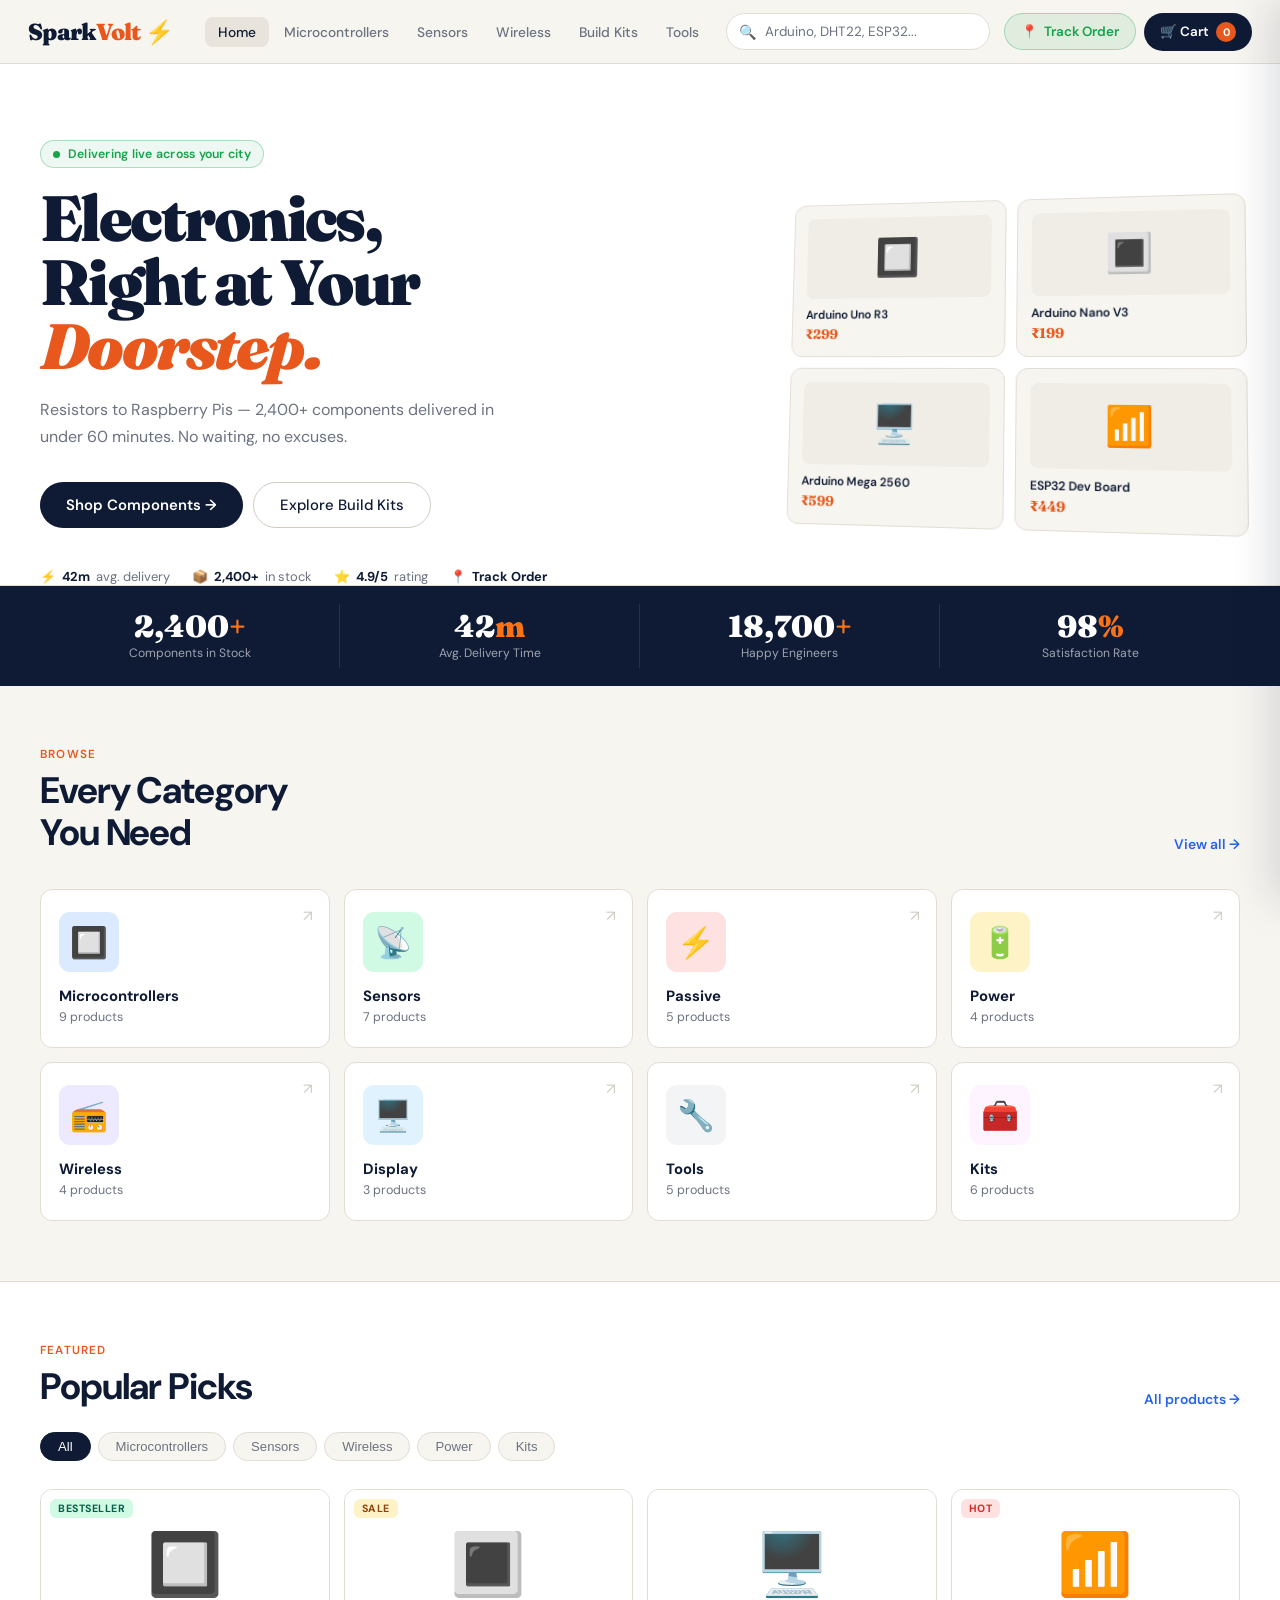
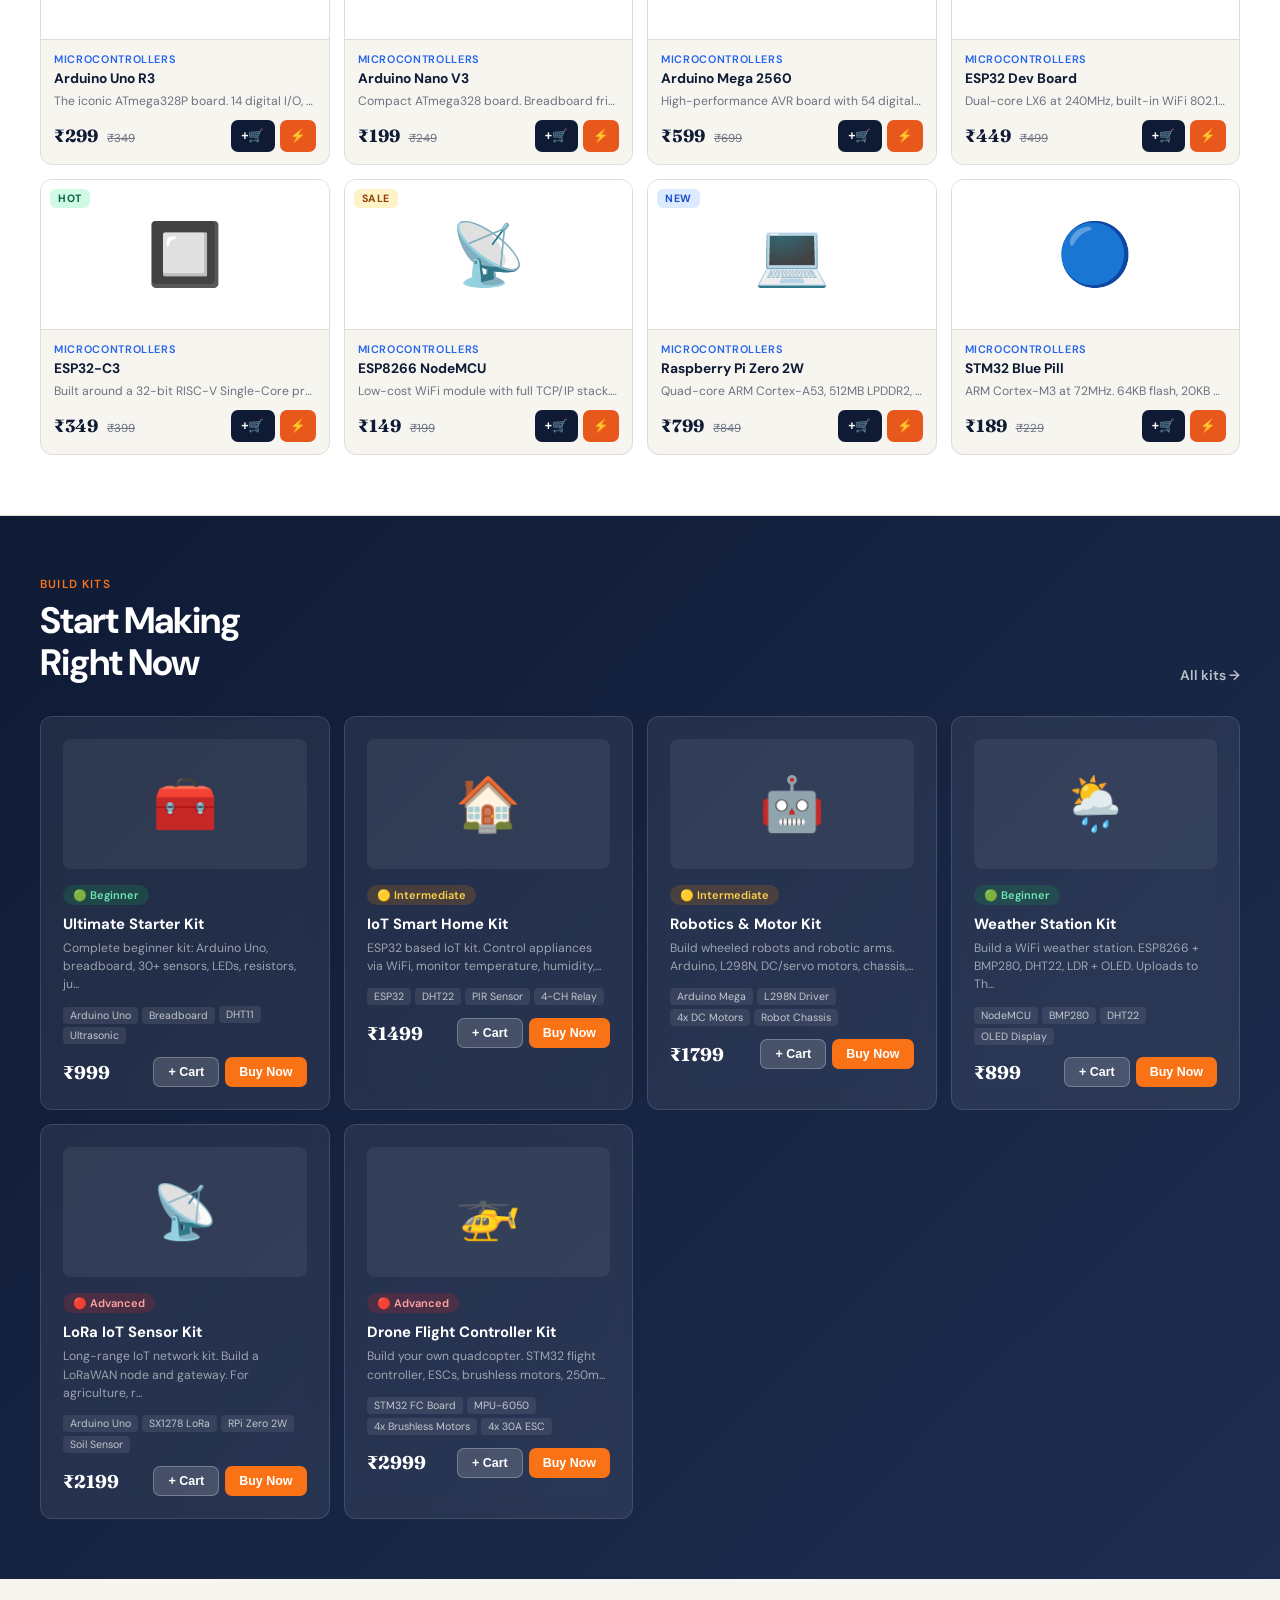
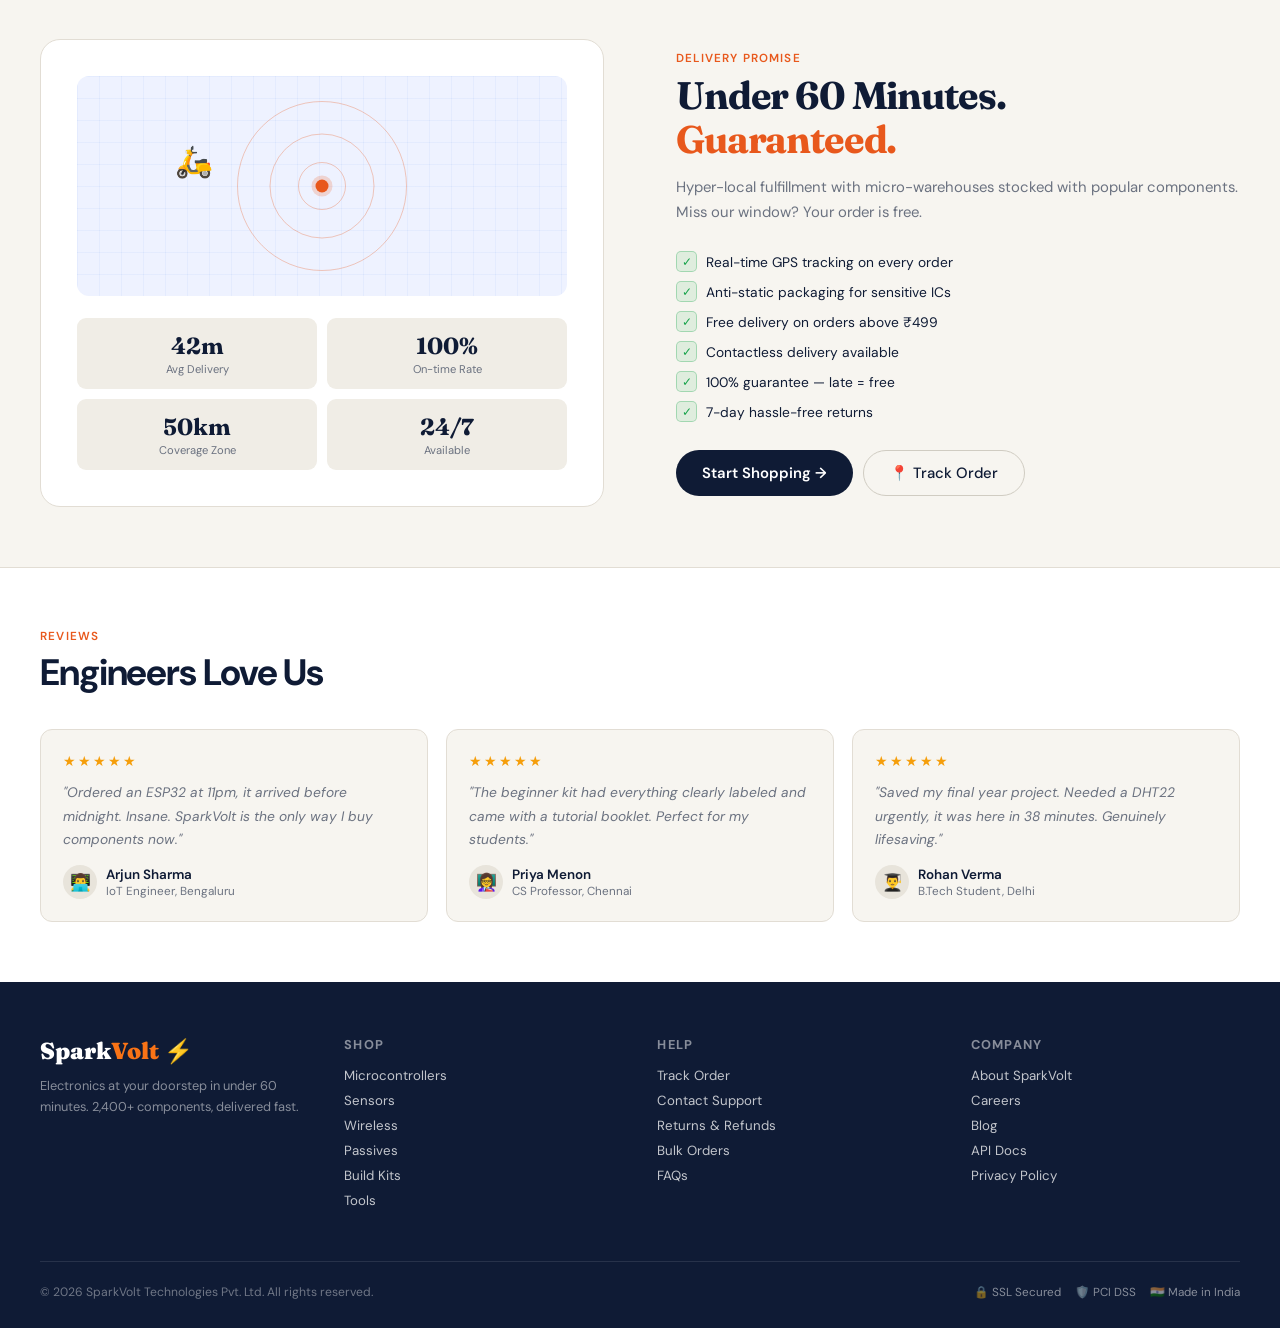
==== index.html @ 3dcef4a4 "Add new project" ====
<!DOCTYPE html>
<html lang="en">
<head>
<meta charset="UTF-8">
<meta name="viewport" content="width=device-width, initial-scale=1.0">
<title>SparkVolt — Electronics Delivered Fast</title>
<link href="https://fonts.googleapis.com/css2?family=DM+Sans:ital,opsz,wght@0,9..40,300;0,9..40,400;0,9..40,500;0,9..40,600;0,9..40,700;1,9..40,400&family=Fraunces:ital,opsz,wght@0,9..144,700;0,9..144,900;1,9..144,400&display=swap" rel="stylesheet">
<link rel="stylesheet" href="index.css">
</head>
<body>

<!-- ══ NAV ══ -->
<nav id="mainNav">
  <a class="nav-logo" onclick="showPage('home')">Spark<em>Volt</em> ⚡</a>
  <div class="nav-links">
    <a class="nav-link active" onclick="showPage('home')" id="nl-home">Home</a>
    <a class="nav-link" onclick="showCatPage('Microcontrollers')" id="nl-mc">Microcontrollers</a>
    <a class="nav-link" onclick="showCatPage('Sensors')" id="nl-sensors">Sensors</a>
    <a class="nav-link" onclick="showCatPage('Wireless')" id="nl-wireless">Wireless</a>
    <a class="nav-link" onclick="showCatPage('Kits')" id="nl-kits">Build Kits</a>
    <a class="nav-link" onclick="showCatPage('Tools')" id="nl-tools">Tools</a>
  </div>
  <div class="nav-search-wrap">
    <span class="nav-search-icon">🔍</span>
    <input type="text" placeholder="Arduino, DHT22, ESP32..." id="searchInput" oninput="handleSearch()" onkeydown="if(event.key==='Enter')handleSearch()">
  </div>
  <div class="nav-actions">
    <button class="btn-track-nav" onclick="openTracking()"><span>📍</span> Track Order</button>
    <button class="btn-cart" onclick="openCart()">🛒 Cart <span class="cart-badge" id="cartBadge">0</span></button>
  </div>
</nav>

<!-- ══ HOME PAGE ══ -->
<div class="page active" id="page-home">
  <section class="hero">
    <div class="hero-inner">
      <div class="hero-left">
        <div class="hero-badge"><div class="live-dot"></div> Delivering live across your city</div>
        <h1>Electronics,<br>Right at Your<br><em>Doorstep.</em></h1>
        <p class="hero-sub">Resistors to Raspberry Pis — 2,400+ components delivered in under 60 minutes. No waiting, no excuses.</p>
        <div class="hero-ctas">
          <button class="btn-primary" onclick="showCatPage('all')">Shop Components →</button>
          <button class="btn-secondary" onclick="showCatPage('Kits')">Explore Build Kits</button>
        </div>
        <div class="hero-trust">
          <div class="trust-item">⚡ <strong>42m</strong> avg. delivery</div>
          <div class="trust-item">📦 <strong>2,400+</strong> in stock</div>
          <div class="trust-item">⭐ <strong>4.9/5</strong> rating</div>
          <div class="trust-item" style="cursor:pointer;color:var(--green)" onclick="openTracking()">📍 <strong>Track Order</strong></div>
        </div>
      </div>
      <div class="hero-visual"><div class="hero-product-stack" id="heroStack"></div></div>
    </div>
  </section>

  <div class="stats-strip">
    <div class="stats-inner">
      <div class="stat-item"><div class="stat-num" id="s1">0<span class="acc">+</span></div><div class="stat-lbl">Components in Stock</div></div>
      <div class="stat-item"><div class="stat-num" id="s2">0<span class="acc">m</span></div><div class="stat-lbl">Avg. Delivery Time</div></div>
      <div class="stat-item"><div class="stat-num" id="s3">0<span class="acc">+</span></div><div class="stat-lbl">Happy Engineers</div></div>
      <div class="stat-item"><div class="stat-num" id="s4">0<span class="acc">%</span></div><div class="stat-lbl">Satisfaction Rate</div></div>
    </div>
  </div>

  <section class="section" style="background:var(--bg)">
    <div class="section-header">
      <div><div class="section-eyebrow">Browse</div><div class="section-title">Every Category<br>You Need</div></div>
      <a class="btn-link" onclick="showCatPage('all')">View all →</a>
    </div>
    <div class="cat-grid" id="homeCategories"></div>
  </section>

  <section class="section products-section">
    <div style="max-width:1200px;margin:0 auto">
      <div class="section-header" style="margin-bottom:24px">
        <div><div class="section-eyebrow">Featured</div><div class="section-title">Popular Picks</div></div>
        <a class="btn-link" onclick="showCatPage('all')">All products →</a>
      </div>
      <div class="filters" id="homeFilters"></div>
      <div class="prod-grid" id="homeProductsGrid"></div>
    </div>
  </section>

  <section class="section kits-section">
    <div class="section-header">
      <div><div class="section-eyebrow">Build Kits</div><div class="section-title" style="color:#fff">Start Making<br>Right Now</div></div>
      <a class="btn-link" onclick="showCatPage('Kits')">All kits →</a>
    </div>
    <div class="cat-grid" id="kitsGrid"></div>
  </section>

  <section class="section delivery-section">
    <div class="delivery-inner">
      <div class="delivery-visual">
        <div class="delivery-map">
          <div class="map-bg"></div>
          <div class="map-ring"></div><div class="map-ring"></div><div class="map-ring"></div>
          <div class="map-dot"></div>
          <div class="map-scooter">🛵</div>
        </div>
        <div class="delivery-stats">
          <div class="del-stat"><div class="del-stat-num">42m</div><div class="del-stat-lbl">Avg Delivery</div></div>
          <div class="del-stat"><div class="del-stat-num">100%</div><div class="del-stat-lbl">On-time Rate</div></div>
          <div class="del-stat"><div class="del-stat-num">50km</div><div class="del-stat-lbl">Coverage Zone</div></div>
          <div class="del-stat"><div class="del-stat-num">24/7</div><div class="del-stat-lbl">Available</div></div>
        </div>
      </div>
      <div class="delivery-info">
        <div class="section-eyebrow">Delivery Promise</div>
        <h2>Under 60 Minutes.<br><em>Guaranteed.</em></h2>
        <p>Hyper-local fulfillment with micro-warehouses stocked with popular components. Miss our window? Your order is free.</p>
        <ul class="delivery-features">
          <li><div class="check">✓</div> Real-time GPS tracking on every order</li>
          <li><div class="check">✓</div> Anti-static packaging for sensitive ICs</li>
          <li><div class="check">✓</div> Free delivery on orders above ₹499</li>
          <li><div class="check">✓</div> Contactless delivery available</li>
          <li><div class="check">✓</div> 100% guarantee — late = free</li>
          <li><div class="check">✓</div> 7-day hassle-free returns</li>
        </ul>
        <div style="display:flex;gap:10px;flex-wrap:wrap">
          <button class="btn-primary" onclick="showCatPage('all')">Start Shopping →</button>
          <button class="btn-secondary" onclick="openTracking()">📍 Track Order</button>
        </div>
      </div>
    </div>
  </section>

  <section class="section testimonials-section">
    <div class="section-header"><div><div class="section-eyebrow">Reviews</div><div class="section-title">Engineers Love Us</div></div></div>
    <div class="reviews-grid">
      <div class="review-card"><div class="review-stars">★★★★★</div><p class="review-text">"Ordered an ESP32 at 11pm, it arrived before midnight. Insane. SparkVolt is the only way I buy components now."</p><div class="review-author"><div class="review-avatar">👨‍💻</div><div><div class="review-name">Arjun Sharma</div><div class="review-role">IoT Engineer, Bengaluru</div></div></div></div>
      <div class="review-card"><div class="review-stars">★★★★★</div><p class="review-text">"The beginner kit had everything clearly labeled and came with a tutorial booklet. Perfect for my students."</p><div class="review-author"><div class="review-avatar">👩‍🏫</div><div><div class="review-name">Priya Menon</div><div class="review-role">CS Professor, Chennai</div></div></div></div>
      <div class="review-card"><div class="review-stars">★★★★★</div><p class="review-text">"Saved my final year project. Needed a DHT22 urgently, it was here in 38 minutes. Genuinely lifesaving."</p><div class="review-author"><div class="review-avatar">👨‍🎓</div><div><div class="review-name">Rohan Verma</div><div class="review-role">B.Tech Student, Delhi</div></div></div></div>
    </div>
  </section>
</div>

<!-- ══ CATEGORY PAGE ══ -->
<div class="page" id="page-category">
  <div class="page-header">
    <div class="page-header-inner">
      <div class="breadcrumb"><a onclick="showPage('home')">Home</a><span class="sep">›</span><span id="catBreadcrumb">All Products</span></div>
      <h1 id="catPageTitle">All Products</h1>
      <p id="catPageSub">Browse our full catalog of electronic components</p>
    </div>
  </div>
  <div class="cat-page-layout">
    <aside class="sidebar">
      <div class="sidebar-card"><div class="sidebar-title">Category</div><div id="sidebarCats"></div></div>
      <div class="sidebar-card">
        <div class="sidebar-title">Price Range</div>
        <div class="price-range-wrap">
          <label>Up to ₹<span id="priceVal">4000</span></label>
          <input type="range" min="10" max="4000" value="4000" id="priceRange" oninput="filterByPrice(this.value)">
          <div class="price-display"><span>₹10</span><span>₹4000</span></div>
        </div>
      </div>
    </aside>
    <div>
      <div class="sort-row">
        <p id="catResultCount"><strong>0</strong> products</p>
        <select class="sort-select" id="sortSelect" onchange="sortProducts()">
          <option value="default">Sort: Recommended</option>
          <option value="price-asc">Price: Low to High</option>
          <option value="price-desc">Price: High to Low</option>
          <option value="name">Name A–Z</option>
        </select>
      </div>
      <div class="cat-products-grid" id="catProductsGrid"></div>
    </div>
  </div>
</div>

<!-- ══ PRODUCT DETAIL PAGE ══ -->
<div class="page" id="page-detail">
  <div class="page-header">
    <div class="page-header-inner">
      <div class="breadcrumb">
        <a onclick="showPage('home')">Home</a><span class="sep">›</span>
        <a id="detailBreadCat" onclick="showCatPage(currentProduct?.cat)">Category</a><span class="sep">›</span>
        <span id="detailBreadName">Product</span>
      </div>
    </div>
  </div>
  <div class="detail-layout">
    <div>
      <div class="detail-visual">
        <div class="detail-visual-bg"></div>
        <div class="detail-emoji" id="detailEmoji"></div>
        <div class="detail-badge" id="detailBadgeLarge"></div>
      </div>
    </div>
    <div class="detail-info">
      <div class="detail-cat" id="detailCat"></div>
      <div class="detail-name" id="detailName"></div>
      <div class="detail-rating"><span class="stars-filled">★★★★★</span><span class="rating-count" id="detailRating">4.8 (124 reviews)</span></div>
      <div class="detail-desc" id="detailDesc"></div>
      <div class="detail-specs" id="detailSpecs"></div>
      <div class="detail-price-row">
        <div class="detail-price" id="detailPrice"></div>
        <div class="detail-price-orig" id="detailOrig"></div>
        <div class="detail-savings" id="detailSavings" style="display:none"></div>
      </div>
      <div class="detail-gst">Inclusive of all taxes · Free delivery above ₹499</div>
      <div class="detail-stock-row">
        <div class="in-stock"><div class="stock-badge-dot"></div> In Stock</div>
        <span class="ships-time">· Ships within 5 minutes</span>
      </div>
      <div class="detail-qty-row">
        <span style="font-size:.81rem;font-weight:600;color:var(--navy)">Quantity:</span>
        <div class="qty-ctrl">
          <button class="qty-btn" onclick="changeQty(-1)">−</button>
          <span class="qty-num" id="detailQty">1</span>
          <button class="qty-btn" onclick="changeQty(1)">+</button>
        </div>
      </div>
      <div class="detail-actions">
        <button class="btn-add-detail" id="detailAddBtn" onclick="addDetailToCart()">🛒 Add to Cart</button>
        <button class="btn-buy-now-detail" onclick="buyNowDetail()">⚡ Buy Now</button>
        <button class="btn-wishlist" id="wishBtn" onclick="toggleWish()">♡</button>
      </div>
      <div class="delivery-promise-chips">
        <div class="promise-chip">⚡ <strong>Under 60 min</strong></div>
        <div class="promise-chip">📦 Anti-static packed</div>
        <div class="promise-chip">↩️ 7-day returns</div>
        <div class="promise-chip">🔒 Secure checkout</div>
      </div>
    </div>
  </div>
  <div style="max-width:1200px;margin:0 auto;padding:0 28px 56px">
    <div style="border-top:1px solid var(--border);padding-top:36px">
      <h3 style="font-family:'Fraunces',serif;font-size:1.35rem;font-weight:700;color:var(--navy);margin-bottom:22px;letter-spacing:-.02em">Related Components</h3>
      <div class="prod-grid" id="relatedGrid"></div>
    </div>
  </div>
</div>

<!-- ══ CHECKOUT PAGE ══ -->
<div class="page" id="page-checkout">
  <div class="page-header">
    <div class="page-header-inner">
      <h1 style="font-size:1.9rem;margin-bottom:3px">Checkout</h1>
      <p style="color:var(--muted);font-size:.88rem">Complete your order securely</p>
    </div>
  </div>
  <div class="checkout-layout">
    <div>
      <div class="checkout-steps">
        <div class="checkout-step active" id="cstep1"><div class="step-circle">1</div> Address</div>
        <div class="checkout-step" id="cstep2"><div class="step-circle">2</div> Payment</div>
        <div class="checkout-step" id="cstep3"><div class="step-circle">3</div> Confirm</div>
      </div>
      <div id="checkoutStep1">
        <div class="form-card">
          <h3>📍 Delivery Address</h3>
          <div class="form-row">
            <div class="form-group"><label>First Name</label><input type="text" placeholder="Arjun" id="fn"></div>
            <div class="form-group"><label>Last Name</label><input type="text" placeholder="Sharma" id="ln"></div>
          </div>
          <div class="form-row full"><div class="form-group"><label>Email</label><input type="email" placeholder="arjun@example.com" id="em"></div></div>
          <div class="form-row">
            <div class="form-group"><label>Phone</label><input type="tel" placeholder="+91 98765 43210" id="ph"></div>
            <div class="form-group"><label>Pincode</label><input type="text" placeholder="282001" id="pin" onblur="fetchArea()"></div>
          </div>
          <div class="form-row full"><div class="form-group"><label>Address Line 1</label><input type="text" placeholder="Flat/House No., Building Name" id="a1"></div></div>
          <div class="form-row full"><div class="form-group"><label>Address Line 2</label><input type="text" placeholder="Street, Area, Locality" id="a2"></div></div>
          <div class="form-row">
            <div class="form-group"><label>City</label><input type="text" placeholder="Agra" id="city"></div>
            <div class="form-group"><label>State</label>
              <select id="state">
                <option value="">Select State</option>
                <option>Uttar Pradesh</option><option>Maharashtra</option><option>Karnataka</option>
                <option>Tamil Nadu</option><option>Delhi</option><option>Gujarat</option>
                <option>West Bengal</option><option>Telangana</option><option>Rajasthan</option>
              </select>
            </div>
          </div>
        </div>
        <button class="btn-primary" onclick="goToPayment()" style="width:100%;justify-content:center;padding:14px;border-radius:11px;font-size:.97rem">Continue to Payment →</button>
      </div>
      <div id="checkoutStep2" style="display:none">
        <div class="form-card">
          <h3>💳 Payment Method</h3>
          <div class="payment-methods">
            <div class="pay-method selected" onclick="selectPay(this,'card')" id="pm-card"><div class="pm-radio"></div><div class="pm-icon">💳</div><div class="pm-info"><div class="pm-name">Credit / Debit Card</div><div class="pm-sub">Visa, Mastercard, RuPay, Amex</div></div><div class="pm-logos"><span class="pm-logo">VISA</span><span class="pm-logo">MC</span><span class="pm-logo">Rupay</span></div></div>
            <div class="pay-method" onclick="selectPay(this,'upi')" id="pm-upi"><div class="pm-radio"></div><div class="pm-icon">📱</div><div class="pm-info"><div class="pm-name">UPI</div><div class="pm-sub">GPay, PhonePe, Paytm, BHIM</div></div><div class="pm-logos"><span class="pm-logo">GPay</span><span class="pm-logo">PhonePe</span></div></div>
            <div class="pay-method" onclick="selectPay(this,'netbank')" id="pm-netbank"><div class="pm-radio"></div><div class="pm-icon">🏦</div><div class="pm-info"><div class="pm-name">Net Banking</div><div class="pm-sub">All major Indian banks supported</div></div></div>
            <div class="pay-method" onclick="selectPay(this,'cod')" id="pm-cod"><div class="pm-radio"></div><div class="pm-icon">💵</div><div class="pm-info"><div class="pm-name">Cash on Delivery</div><div class="pm-sub">Pay when your order arrives</div></div></div>
          </div>
          <div class="card-inputs visible" id="cardInputs">
            <div class="form-row full"><div class="form-group" style="position:relative"><label>Card Number</label><input type="text" placeholder="1234  5678  9012  3456" id="cardNum" maxlength="19" oninput="formatCard(this)"><span style="position:absolute;right:12px;top:34px;font-size:1.1rem">💳</span></div></div>
            <div class="form-row">
              <div class="form-group"><label>Expiry Date</label><input type="text" placeholder="MM / YY" id="cardExp" maxlength="7" oninput="formatExp(this)"></div>
              <div class="form-group"><label>CVV</label><input type="password" placeholder="•••" id="cardCvv" maxlength="3"></div>
            </div>
            <div class="form-row full"><div class="form-group"><label>Name on Card</label><input type="text" placeholder="ARJUN SHARMA"></div></div>
          </div>
          <div class="card-inputs" id="upiInputs">
            <div class="form-row full"><div class="form-group"><label>UPI ID</label><input type="text" placeholder="yourname@okicici" id="upiId"></div></div>
            <div style="display:flex;gap:8px;flex-wrap:wrap;margin-top:8px">
              <button onclick="selectUpiApp('GPay')" style="padding:7px 13px;border:1.5px solid var(--border);border-radius:7px;background:var(--bg);cursor:pointer;font-size:.78rem;font-weight:600;color:var(--navy)">G Pay</button>
              <button onclick="selectUpiApp('PhonePe')" style="padding:7px 13px;border:1.5px solid var(--border);border-radius:7px;background:var(--bg);cursor:pointer;font-size:.78rem;font-weight:600;color:var(--navy)">PhonePe</button>
              <button onclick="selectUpiApp('Paytm')" style="padding:7px 13px;border:1.5px solid var(--border);border-radius:7px;background:var(--bg);cursor:pointer;font-size:.78rem;font-weight:600;color:var(--navy)">Paytm</button>
            </div>
          </div>
          <div class="card-inputs" id="netbankInputs">
            <div class="form-row full"><div class="form-group"><label>Select Bank</label><select><option value="">Choose your bank</option><option>State Bank of India</option><option>HDFC Bank</option><option>ICICI Bank</option><option>Axis Bank</option><option>Kotak Mahindra Bank</option><option>Punjab National Bank</option><option>Bank of Baroda</option></select></div></div>
          </div>
        </div>
        <div style="display:flex;gap:10px">
          <button class="btn-secondary" onclick="goToAddress()" style="padding:14px 22px;border-radius:11px">← Back</button>
          <button class="btn-primary" onclick="placeOrder()" style="flex:1;justify-content:center;padding:14px;border-radius:11px;font-size:.97rem" id="placeOrderBtn">🔒 Place Order & Pay</button>
        </div>
      </div>
    </div>
    <div>
      <div class="order-summary">
        <h3>Order Summary</h3>
        <div id="checkoutItems"></div>
        <hr class="order-divider">
        <div class="order-line"><span>Subtotal</span><span id="coSubtotal">₹0</span></div>
        <div class="order-line"><span>Delivery</span><span id="coDelivery" style="color:var(--green)">FREE</span></div>
        <div class="order-line"><span>GST (18%)</span><span id="coGst">₹0</span></div>
        <div class="order-line total"><span>Total</span><span id="coTotal" style="font-family:'Fraunces',serif;font-size:1.25rem">₹0</span></div>
        <div class="promo-row"><input type="text" placeholder="Promo code (SPARK10, FIRST)" id="promoInput"><button class="btn-promo" onclick="applyPromo()">Apply</button></div>
        <div id="promoMsg" style="font-size:.73rem;color:var(--green);margin-top:5px;display:none"></div>
        <div class="secure-badges"><div class="secure-badge">🔒 SSL</div><div class="secure-badge">🛡️ PCI DSS</div><div class="secure-badge">✅ 100% Safe</div></div>
      </div>
    </div>
  </div>
</div>

<!-- ══ LIVE TRACKING PAGE ══ -->
<div class="page" id="page-tracking">
  <div class="page-header">
    <div class="page-header-inner">
      <div class="breadcrumb"><a onclick="showPage('home')">Home</a><span class="sep">›</span><span>Live Order Tracking</span></div>
      <h1>Track Your Order</h1>
      <p>Real-time delivery tracking · Order #SV-<span id="trackOrderNum">2026-8472</span></p>
    </div>
  </div>
  <div class="tracking-layout">
    <!-- Left panel -->
    <div class="track-panel">
      <!-- ETA strip -->
      <div class="eta-strip">
        <div class="eta-main">
          <div class="eta-label">Estimated Arrival</div>
          <div class="eta-time" id="etaCountdown">38:00</div>
          <div class="eta-sub">Minutes remaining</div>
        </div>
        <div class="eta-rider">
          <div class="eta-rider-icon">🛵</div>
          <div class="eta-rider-name" id="riderName">Raj Kumar</div>
          <div class="eta-rider-phone">+91 98765 XXXXX</div>
        </div>
      </div>

      <!-- Order items -->
      <div class="track-card">
        <div class="track-card-header">
          <h3>Your Order</h3>
          <span class="track-order-id">#SV-<span id="trackOrderNum2">2026-8472</span></span>
        </div>
        <div class="track-order-items" id="trackOrderItems">
          <div style="text-align:center;padding:20px;color:var(--muted);font-size:.84rem">No recent order. <a style="color:var(--accent2);cursor:pointer" onclick="showCatPage('all')">Shop now →</a></div>
        </div>
      </div>

      <!-- Timeline -->
      <div class="track-card">
        <div class="track-card-header"><h3>Delivery Timeline</h3></div>
        <div class="track-timeline">
          <div class="timeline-step">
            <div class="tl-dot tl-done">✓</div>
            <div class="tl-info"><div class="tl-title">Order Placed</div><div class="tl-sub">Your order was received</div><div class="tl-time" id="tl-t1">Just now</div></div>
          </div>
          <div class="timeline-step">
            <div class="tl-dot tl-done">✓</div>
            <div class="tl-info"><div class="tl-title">Order Confirmed</div><div class="tl-sub">Payment processed & confirmed</div><div class="tl-time" id="tl-t2">2 min ago</div></div>
          </div>
          <div class="timeline-step">
            <div class="tl-dot tl-done">✓</div>
            <div class="tl-info"><div class="tl-title">Picking & Packing</div><div class="tl-sub">Warehouse team is preparing your components</div><div class="tl-time" id="tl-t3">5 min ago</div></div>
          </div>
          <div class="timeline-step">
            <div class="tl-dot tl-active" id="tl-dot4">→</div>
            <div class="tl-info"><div class="tl-title">Out for Delivery</div><div class="tl-sub">Rider is on the way to your location</div><div class="tl-time" id="tl-t4">In progress</div></div>
          </div>
          <div class="timeline-step">
            <div class="tl-dot tl-pending" id="tl-dot5">○</div>
            <div class="tl-info"><div class="tl-title">Delivered</div><div class="tl-sub">Components at your door</div><div class="tl-time" id="tl-t5">~<span id="etaMin">38</span> min</div></div>
          </div>
        </div>
      </div>
    </div>

    <!-- Map -->
    <div class="track-map-wrap">
      <div class="track-map-inner">
        <!-- SVG map (city road network) -->
        <svg id="trackMapSvg" viewBox="0 0 700 520" xmlns="http://www.w3.org/2000/svg">
          <!-- Background -->
          <rect width="700" height="520" fill="#e8f0fe"/>
          <!-- Grid (city blocks) -->
          <g stroke="rgba(255,255,255,0.6)" stroke-width="1" fill="none">
            <line x1="0" y1="100" x2="700" y2="100"/><line x1="0" y1="200" x2="700" y2="200"/>
            <line x1="0" y1="300" x2="700" y2="300"/><line x1="0" y1="400" x2="700" y2="400"/>
            <line x1="100" y1="0" x2="100" y2="520"/><line x1="200" y1="0" x2="200" y2="520"/>
            <line x1="300" y1="0" x2="300" y2="520"/><line x1="400" y1="0" x2="400" y2="520"/>
            <line x1="500" y1="0" x2="500" y2="520"/><line x1="600" y1="0" x2="600" y2="520"/>
          </g>
          <!-- City blocks -->
          <g fill="rgba(255,255,255,0.3)" rx="4">
            <rect x="115" y="115" width="70" height="70" rx="4"/><rect x="215" y="115" width="70" height="70" rx="4"/>
            <rect x="315" y="115" width="70" height="70" rx="4"/><rect x="415" y="115" width="70" height="70" rx="4"/>
            <rect x="515" y="115" width="70" height="70" rx="4"/><rect x="115" y="215" width="70" height="70" rx="4"/>
            <rect x="215" y="215" width="70" height="70" rx="4"/><rect x="315" y="215" width="70" height="70" rx="4"/>
            <rect x="415" y="215" width="70" height="70" rx="4"/><rect x="515" y="215" width="70" height="70" rx="4"/>
            <rect x="115" y="315" width="70" height="70" rx="4"/><rect x="215" y="315" width="70" height="70" rx="4"/>
            <rect x="315" y="315" width="70" height="70" rx="4"/><rect x="415" y="315" width="70" height="70" rx="4"/>
            <rect x="515" y="315" width="70" height="70" rx="4"/><rect x="115" y="415" width="70" height="70" rx="4"/>
            <rect x="215" y="415" width="70" height="70" rx="4"/><rect x="315" y="415" width="70" height="70" rx="4"/>
            <rect x="415" y="415" width="70" height="70" rx="4"/>
          </g>
          <!-- Main roads -->
          <g stroke="#c9d5f5" stroke-width="12" fill="none" stroke-linecap="round">
            <line x1="0" y1="200" x2="700" y2="200"/>
            <line x1="0" y1="300" x2="700" y2="300"/>
            <line x1="200" y1="0" x2="200" y2="520"/>
            <line x1="500" y1="0" x2="500" y2="520"/>
          </g>
          <!-- Road markings -->
          <g stroke="rgba(255,255,255,0.4)" stroke-width="1.5" stroke-dasharray="10 8" fill="none">
            <line x1="0" y1="200" x2="700" y2="200"/>
            <line x1="0" y1="300" x2="700" y2="300"/>
            <line x1="200" y1="0" x2="200" y2="520"/>
            <line x1="500" y1="0" x2="500" y2="520"/>
          </g>
          <!-- Route (done) -->
          <polyline id="routeDone" points="80,310 200,310 200,200 350,200" stroke="#16a34a" stroke-width="4" fill="none" stroke-linecap="round" stroke-linejoin="round" opacity="0.8"/>
          <!-- Route (remaining) -->
          <polyline id="routeRemaining" points="350,200 500,200 500,400 590,400" stroke="#2563eb" stroke-width="4" fill="none" stroke-linecap="round" stroke-linejoin="round" stroke-dasharray="10 6" opacity="0.8"/>
          <!-- Labels -->
          <text x="350" y="18" fill="#64748b" font-size="11" font-family="DM Sans,sans-serif" text-anchor="middle">SparkVolt City Coverage</text>
        </svg>

        <!-- Warehouse marker -->
        <div class="warehouse-marker" style="left:80px;top:310px">
          <div class="warehouse-bubble">🏭</div>
        </div>

        <!-- Rider marker (animated via JS) -->
        <div class="rider-marker" id="riderMarker" style="left:80px;top:310px">
          <div class="rider-ring"></div>
          <div class="rider-bubble">🛵</div>
          <div class="rider-label">Raj Kumar</div>
        </div>

        <!-- Destination marker -->
        <div class="dest-marker" style="left:590px;top:400px">
          <div class="dest-pin"><span>🏠</span></div>
          <div class="dest-label">Your Location</div>
        </div>
      </div>

      <!-- Map overlays -->
      <div class="map-overlay-top">
        <div class="map-label-pill">🗺️ Live Delivery Map</div>
        <div class="map-live-badge"><div class="live-dot"></div> LIVE</div>
      </div>
      <div class="map-bottom-bar">
        <div class="map-speed-pill">
          <div class="map-speed-item"><div class="map-speed-val" id="riderSpeed">24</div><div class="map-speed-lbl">km/h</div></div>
          <div class="map-speed-item"><div class="map-speed-val" id="riderDist">3.2</div><div class="map-speed-lbl">km away</div></div>
          <div class="map-speed-item"><div class="map-speed-val" id="riderEta">~38</div><div class="map-speed-lbl">min eta</div></div>
          <div class="map-speed-item" style="cursor:pointer" onclick="showToast('📍 Rider location updated!','green')"><div class="map-speed-val">📍</div><div class="map-speed-lbl">Refresh</div></div>
        </div>
      </div>
    </div>
  </div>
</div>

<!-- ══ SUCCESS PAGE ══ -->
<div class="page" id="page-success">
  <div class="success-page">
    <div class="success-icon">✅</div>
    <h1>Order Placed!</h1>
    <p>Your order is confirmed. Our warehouse is already picking your components. You'll receive SMS & email updates.</p>
    <div class="order-track-card">
      <h3 style="font-size:.88rem;font-weight:700;color:var(--navy);margin-bottom:14px">Live Tracking</h3>
      <div class="track-step"><div class="track-dot track-done">✓</div><div class="track-info"><div class="track-title">Order Confirmed</div><div class="track-sub">Just now</div></div></div>
      <div class="track-step"><div class="track-dot track-done">✓</div><div class="track-info"><div class="track-title">Picking & Packing</div><div class="track-sub">In progress</div></div></div>
      <div class="track-step"><div class="track-dot track-active">→</div><div class="track-info"><div class="track-title">Out for Delivery</div><div class="track-sub">Rider assigned · ETA <span id="successEta">38</span> min</div></div></div>
      <div class="track-step"><div class="track-dot track-pending">○</div><div class="track-info"><div class="track-title">Delivered</div><div class="track-sub">Awaiting...</div></div></div>
    </div>
    <div style="display:flex;gap:10px;justify-content:center;flex-wrap:wrap">
      <button class="btn-primary" onclick="openTracking()">📍 Track Live →</button>
      <button class="btn-secondary" onclick="showPage('home')">Continue Shopping</button>
    </div>
  </div>
</div>

<!-- CART DRAWER -->
<div class="cart-overlay" id="cartOverlay" onclick="closeCart()"></div>
<div class="cart-drawer" id="cartDrawer">
  <div class="cart-header"><h2>Your Cart 🛒</h2><button class="close-cart" onclick="closeCart()">✕</button></div>
  <div class="cart-body" id="cartBody"></div>
  <div class="cart-footer" id="cartFooter" style="display:none">
    <div class="cart-subtotal"><span>Subtotal</span><strong id="cartSubtotal">₹0</strong></div>
    <div class="cart-subtotal"><span>Delivery</span><strong style="color:var(--green)" id="cartDelivery">FREE</strong></div>
    <hr style="border:none;border-top:1px solid var(--border);margin:8px 0">
    <div class="cart-total"><span>Total</span><span class="total-price" id="cartTotal">₹0</span></div>
    <div class="cart-savings-msg" id="cartSavingsMsg"></div>
    <button class="btn-checkout" onclick="goToCheckout()">🔒 Proceed to Checkout →</button>
    <button class="btn-continue" onclick="closeCart()">Continue Shopping</button>
    <div class="cart-perks">
      <div class="cart-perk"><span>⚡</span>Fast Delivery</div>
      <div class="cart-perk"><span>🔒</span>Secure Pay</div>
      <div class="cart-perk"><span>↩️</span>7-Day Return</div>
      <div class="cart-perk"><span>📦</span>Anti-static</div>
    </div>
  </div>
</div>

<!-- TOAST -->
<div class="toast" id="toast"></div>

<!-- FOOTER -->
<footer>
  <div class="footer-inner">
    <div class="footer-top">
      <div class="footer-brand">
        <div class="logo-text">Spark<em>Volt</em> ⚡</div>
        <p>Electronics at your doorstep in under 60 minutes. 2,400+ components, delivered fast.</p>
      </div>
      <div class="footer-col">
        <h4>Shop</h4>
        <a onclick="showCatPage('Microcontrollers')">Microcontrollers</a>
        <a onclick="showCatPage('Sensors')">Sensors</a>
        <a onclick="showCatPage('Wireless')">Wireless</a>
        <a onclick="showCatPage('Passive')">Passives</a>
        <a onclick="showCatPage('Kits')">Build Kits</a>
        <a onclick="showCatPage('Tools')">Tools</a>
      </div>
      <div class="footer-col">
        <h4>Help</h4>
        <a onclick="openTracking()">Track Order</a>
        <a onclick="showToast('📩 Support: support@sparkvolt.in')">Contact Support</a>
        <a onclick="showToast('↩️ Returns portal opening...')">Returns & Refunds</a>
        <a onclick="showToast('📦 Bulk orders: bulk@sparkvolt.in')">Bulk Orders</a>
        <a onclick="showToast('❓ FAQ page coming soon!')">FAQs</a>
      </div>
      <div class="footer-col">
        <h4>Company</h4>
        <a onclick="showToast('ℹ️ About page coming soon!')">About SparkVolt</a>
        <a onclick="showToast('💼 Careers: careers@sparkvolt.in')">Careers</a>
        <a onclick="showToast('📝 Blog coming soon!')">Blog</a>
        <a onclick="showToast('🔑 API docs: docs.sparkvolt.in')">API Docs</a>
        <a onclick="showToast('🔒 Privacy Policy')">Privacy Policy</a>
      </div>
    </div>
    <div class="footer-bottom">
      <div class="footer-copy">© 2026 SparkVolt Technologies Pvt. Ltd. All rights reserved.</div>
      <div class="footer-trust">
        <div class="trust-badge">🔒 SSL Secured</div>
        <div class="trust-badge">🛡️ PCI DSS</div>
        <div class="trust-badge">🇮🇳 Made in India</div>
      </div>
    </div>
  </div>
</footer>
<script src="index.js"></script>
</body>
</html>
---- index.css ----
:root {
  --bg:#f7f5f0; --surface:#ffffff; --surface2:#f0ede6; --surface3:#e8e4db;
  --navy:#0f1b35; --navy2:#1e2d50; --navy3:#2e3f68;
  --accent:#e8581c; --accent2:#2563eb; --green:#16a34a; --amber:#d97706;
  --text:#0f1b35; --muted:#6b7280; --border:#e2ddd4; --border2:#d0ccc2;
  --shadow:0 1px 3px rgba(15,27,53,.08),0 4px 16px rgba(15,27,53,.06);
  --shadow-lg:0 8px 32px rgba(15,27,53,.12),0 2px 8px rgba(15,27,53,.08);
  --radius:12px;
}
*,*::before,*::after{margin:0;padding:0;box-sizing:border-box}
html{scroll-behavior:smooth}
body{background:var(--bg);color:var(--text);font-family:'DM Sans',sans-serif;overflow-x:hidden}
::-webkit-scrollbar{width:5px}::-webkit-scrollbar-track{background:var(--surface2)}::-webkit-scrollbar-thumb{background:var(--border2);border-radius:99px}
h1,h2,h3,.display{font-family:'Fraunces',serif}
.page{display:none;animation:pageIn .3s ease}
.page.active{display:block}
@keyframes pageIn{from{opacity:0;transform:translateY(10px)}to{opacity:1;transform:translateY(0)}}
@keyframes blink{0%,100%{opacity:1}50%{opacity:.3}}
@keyframes pop{from{transform:scale(0)}to{transform:scale(1)}}
@keyframes scoot{0%,100%{transform:translate(0,0)}30%{transform:translate(60px,-15px)}60%{transform:translate(120px,10px)}80%{transform:translate(80px,25px)}}
@keyframes mapPulse{0%{opacity:.6}100%{opacity:0;transform:translate(-50%,-50%) scale(1.1)}}
@keyframes riderMove{0%{left:8%;top:60%}20%{left:25%;top:45%}40%{left:48%;top:30%}60%{left:65%;top:42%}80%{left:80%;top:55%}100%{left:8%;top:60%}}
@keyframes fadeSlideUp{from{opacity:0;transform:translateY(8px)}to{opacity:1;transform:translateY(0)}}
@keyframes pulse-ring{0%{transform:scale(.8);opacity:.8}100%{transform:scale(2.2);opacity:0}}
@keyframes spin{to{transform:rotate(360deg)}}

/* ── NAV ── */
nav{position:sticky;top:0;z-index:200;background:rgba(247,245,240,.95);backdrop-filter:blur(20px);border-bottom:1px solid var(--border);padding:0 28px;display:flex;align-items:center;height:64px;gap:0}
.nav-logo{font-family:'Fraunces',serif;font-weight:900;font-size:1.45rem;color:var(--navy);letter-spacing:-.03em;cursor:pointer;margin-right:32px;flex-shrink:0;text-decoration:none}
.nav-logo em{color:var(--accent);font-style:normal}
.nav-links{display:flex;gap:2px;flex:1}
.nav-link{padding:6px 13px;font-size:.86rem;font-weight:500;color:var(--muted);border-radius:8px;cursor:pointer;transition:all .15s;border:none;background:none;text-decoration:none;display:inline-block;white-space:nowrap}
.nav-link:hover,.nav-link.active{color:var(--navy);background:var(--surface3)}
.nav-search-wrap{flex:1;max-width:320px;position:relative;margin:0 14px}
.nav-search-wrap input{width:100%;padding:9px 16px 9px 38px;background:var(--surface);border:1.5px solid var(--border);border-radius:99px;font-family:'DM Sans',sans-serif;font-size:.84rem;color:var(--text);outline:none;transition:all .2s}
.nav-search-wrap input:focus{border-color:var(--accent2);box-shadow:0 0 0 3px rgba(37,99,235,.1)}
.nav-search-wrap input::placeholder{color:var(--muted)}
.nav-search-icon{position:absolute;left:13px;top:50%;transform:translateY(-50%);color:var(--muted);font-size:.88rem;pointer-events:none}
.nav-actions{display:flex;gap:8px;align-items:center;flex-shrink:0}
.btn-cart{display:flex;align-items:center;gap:7px;padding:9px 16px;background:var(--navy);color:#fff;border:none;border-radius:99px;cursor:pointer;font-family:'DM Sans',sans-serif;font-size:.84rem;font-weight:600;transition:all .2s}
.btn-cart:hover{background:var(--navy2);transform:translateY(-1px);box-shadow:0 4px 12px rgba(15,27,53,.2)}
.cart-badge{background:var(--accent);color:#fff;border-radius:99px;font-size:.68rem;font-weight:700;min-width:20px;height:20px;display:flex;align-items:center;justify-content:center;padding:0 5px}
.btn-track-nav{display:flex;align-items:center;gap:6px;padding:9px 16px;background:rgba(22,163,74,.1);border:1.5px solid rgba(22,163,74,.3);color:var(--green);border-radius:99px;cursor:pointer;font-family:'DM Sans',sans-serif;font-size:.84rem;font-weight:600;transition:all .2s}
.btn-track-nav:hover{background:rgba(22,163,74,.18)}

/* ── BUTTONS ── */
.btn-primary{padding:12px 26px;background:var(--navy);color:#fff;border:none;border-radius:99px;font-family:'DM Sans',sans-serif;font-size:.93rem;font-weight:600;cursor:pointer;transition:all .2s;display:inline-flex;align-items:center;gap:7px}
.btn-primary:hover{background:var(--navy2);transform:translateY(-2px);box-shadow:0 8px 24px rgba(15,27,53,.2)}
.btn-secondary{padding:12px 26px;background:transparent;color:var(--navy);border:1.5px solid var(--border2);border-radius:99px;font-family:'DM Sans',sans-serif;font-size:.93rem;font-weight:500;cursor:pointer;transition:all .2s}
.btn-secondary:hover{border-color:var(--navy);background:var(--surface3)}
.btn-link{font-size:.87rem;color:var(--accent2);font-weight:600;cursor:pointer;background:none;border:none;padding:0;text-decoration:none;white-space:nowrap;transition:opacity .15s}
.btn-link:hover{opacity:.7}

/* ── HERO ── */
.hero{background:var(--surface);padding:76px 28px 0;position:relative;overflow:hidden;border-bottom:1px solid var(--border)}
.hero-inner{max-width:1200px;margin:0 auto;display:grid;grid-template-columns:1fr 460px;gap:56px;align-items:center}
.hero-badge{display:inline-flex;align-items:center;gap:8px;background:rgba(22,163,74,.08);border:1px solid rgba(22,163,74,.3);color:var(--green);padding:5px 12px;border-radius:99px;font-size:.77rem;font-weight:600;letter-spacing:.02em;margin-bottom:18px}
.live-dot{width:7px;height:7px;background:var(--green);border-radius:50%;animation:blink 1.4s ease infinite}
.hero h1{font-size:clamp(2.6rem,5vw,4.2rem);font-weight:900;letter-spacing:-.04em;line-height:1;color:var(--navy);margin-bottom:18px}
.hero h1 em{font-style:italic;color:var(--accent)}
.hero-sub{font-size:1rem;color:var(--muted);line-height:1.7;max-width:460px;margin-bottom:32px}
.hero-ctas{display:flex;gap:10px;flex-wrap:wrap;margin-bottom:40px}
.hero-trust{display:flex;gap:22px;align-items:center}
.trust-item{display:flex;align-items:center;gap:6px;font-size:.81rem;color:var(--muted)}
.trust-item strong{color:var(--navy);font-weight:700}
.hero-visual{position:relative}
.hero-product-stack{display:grid;grid-template-columns:1fr 1fr;gap:11px;transform:perspective(800px) rotateY(-8deg) rotateX(4deg)}
.hero-prod-card{background:var(--bg);border:1px solid var(--border);border-radius:var(--radius);padding:14px;transition:transform .3s;cursor:pointer}
.hero-prod-card:hover{transform:translateY(-4px)}
.hpc-img{width:100%;height:84px;background:var(--surface2);border-radius:8px;display:flex;align-items:center;justify-content:center;font-size:2.4rem;margin-bottom:9px}
.hpc-name{font-size:.76rem;font-weight:600;color:var(--navy);margin-bottom:3px}
.hpc-price{font-size:.88rem;font-weight:700;color:var(--accent);font-family:'Fraunces',serif}

/* ── STATS ── */
.stats-strip{background:var(--navy);color:#fff;padding:18px 28px}
.stats-inner{max-width:1200px;margin:0 auto;display:grid;grid-template-columns:repeat(4,1fr);gap:0;text-align:center}
.stat-item{padding:7px 0;border-right:1px solid rgba(255,255,255,.1)}
.stat-item:last-child{border-right:none}
.stat-num{font-family:'Fraunces',serif;font-size:1.9rem;font-weight:900;color:#fff;line-height:1}
.stat-num .acc{color:#f97316}
.stat-lbl{font-size:.76rem;color:rgba(255,255,255,.6);margin-top:3px}

/* ── SECTIONS ── */
.section{padding:60px 28px}
.section-header{max-width:1200px;margin:0 auto 36px;display:flex;align-items:flex-end;justify-content:space-between}
.section-eyebrow{font-size:.73rem;font-weight:600;color:var(--accent);text-transform:uppercase;letter-spacing:.1em;margin-bottom:7px}
.section-title{font-size:clamp(1.7rem,3vw,2.3rem);font-weight:700;color:var(--navy);letter-spacing:-.03em;line-height:1.15}

/* ── CATEGORY GRID ── */
.cat-grid{max-width:1200px;margin:0 auto;display:grid;grid-template-columns:repeat(4,1fr);gap:14px}
.cat-card{background:var(--surface);border:1.5px solid var(--border);border-radius:var(--radius);padding:22px 18px;cursor:pointer;transition:all .2s;position:relative;overflow:hidden}
.cat-card:hover{transform:translateY(-4px);box-shadow:var(--shadow-lg);border-color:var(--border2)}
.cat-img{width:60px;height:60px;border-radius:11px;display:flex;align-items:center;justify-content:center;font-size:1.9rem;margin-bottom:14px}
.cat-name{font-weight:700;font-size:.93rem;color:var(--navy);margin-bottom:3px}
.cat-count{font-size:.78rem;color:var(--muted)}
.cat-arrow{position:absolute;top:16px;right:16px;color:var(--border2);font-size:.95rem;transition:all .2s}
.cat-card:hover .cat-arrow{color:var(--navy);transform:translate(2px,-2px)}

/* ── PRODUCT GRID ── */
.products-section{background:var(--surface);border-top:1px solid var(--border);border-bottom:1px solid var(--border)}
.filters{display:flex;gap:7px;margin-bottom:28px;flex-wrap:wrap}
.filter-pill{padding:6px 17px;border-radius:99px;font-size:.82rem;font-weight:500;border:1.5px solid var(--border);color:var(--muted);background:var(--bg);cursor:pointer;transition:all .15s}
.filter-pill.active,.filter-pill:hover{background:var(--navy);color:#fff;border-color:var(--navy)}
.prod-grid{max-width:1200px;margin:0 auto;display:grid;grid-template-columns:repeat(4,1fr);gap:14px}

/* ── PRODUCT CARD ── */
.prod-card{background:var(--bg);border:1.5px solid var(--border);border-radius:var(--radius);overflow:hidden;cursor:pointer;transition:all .25s;position:relative}
.prod-card:hover{transform:translateY(-5px);box-shadow:var(--shadow-lg);border-color:var(--border2)}
.prod-card-img{height:150px;background:var(--surface);display:flex;align-items:center;justify-content:center;position:relative;overflow:hidden;border-bottom:1px solid var(--border)}
.prod-emoji{font-size:3.8rem}
.prod-badge{position:absolute;top:9px;left:9px;padding:3px 8px;border-radius:6px;font-size:.66rem;font-weight:700;text-transform:uppercase;letter-spacing:.05em}
.badge-hot{background:#fee2e2;color:#dc2626}
.badge-new{background:#dbeafe;color:#1d4ed8}
.badge-sale{background:#fef3c7;color:#92400e}
.badge-pop{background:#d1fae5;color:#065f46}
.prod-card-body{padding:12px 13px}
.prod-cat-tag{font-size:.68rem;font-weight:600;color:var(--accent2);text-transform:uppercase;letter-spacing:.06em;margin-bottom:4px}
.prod-name{font-weight:700;font-size:.86rem;color:var(--navy);margin-bottom:4px;line-height:1.3}
.prod-desc-short{font-size:.76rem;color:var(--muted);line-height:1.5;margin-bottom:10px;white-space:nowrap;overflow:hidden;text-overflow:ellipsis}

/* CARD FOOTER with Add/Buy toggle */
.prod-footer{display:flex;align-items:center;justify-content:space-between;gap:8px}
.prod-price{font-family:'Fraunces',serif;font-size:1.1rem;font-weight:700;color:var(--navy)}
.prod-price-orig{font-size:.72rem;color:var(--muted);text-decoration:line-through;margin-left:5px;font-family:'DM Sans',sans-serif;font-weight:400}
.card-action-btns{display:flex;gap:5px;flex-shrink:0}
.btn-add{height:32px;padding:0 10px;background:var(--navy);color:#fff;border:none;border-radius:7px;cursor:pointer;font-size:.78rem;font-weight:600;display:flex;align-items:center;gap:4px;transition:all .15s;white-space:nowrap}
.btn-add:hover{background:var(--navy2);transform:scale(1.04)}
.btn-add.added{background:var(--green)}
.btn-buy-now{height:32px;padding:0 10px;background:var(--accent);color:#fff;border:none;border-radius:7px;cursor:pointer;font-size:.78rem;font-weight:600;display:flex;align-items:center;gap:4px;transition:all .15s;white-space:nowrap}
.btn-buy-now:hover{background:#d44e16;transform:scale(1.04)}

/* ── KITS SECTION ── */
.kits-section{background:linear-gradient(135deg,var(--navy) 0%,var(--navy2) 100%)}
.kits-section .section-eyebrow{color:#f97316}
.kits-section .section-title{color:#fff}
.kits-section .section-header{margin-bottom:32px}
.kits-section .btn-link{color:rgba(255,255,255,.7)}
.kits-section .btn-link:hover{color:#fff}
.kit-card{background:rgba(255,255,255,.07);border:1px solid rgba(255,255,255,.12);border-radius:var(--radius);padding:22px;cursor:pointer;transition:all .25s;backdrop-filter:blur(10px)}
.kit-card:hover{background:rgba(255,255,255,.13);transform:translateY(-4px);border-color:rgba(255,255,255,.22)}
.kit-card-img{height:130px;background:rgba(255,255,255,.06);border-radius:8px;display:flex;align-items:center;justify-content:center;font-size:3.3rem;margin-bottom:14px}
.kit-difficulty{display:inline-flex;align-items:center;gap:5px;font-size:.69rem;font-weight:600;padding:3px 10px;border-radius:99px;margin-bottom:9px}
.diff-beginner{background:rgba(22,163,74,.2);color:#6ee7b7}
.diff-intermediate{background:rgba(217,119,6,.2);color:#fcd34d}
.diff-advanced{background:rgba(220,38,38,.2);color:#fca5a5}
.kit-name{font-weight:700;font-size:.93rem;color:#fff;margin-bottom:5px}
.kit-desc{font-size:.76rem;color:rgba(255,255,255,.55);line-height:1.5;margin-bottom:13px}
.kit-includes{display:flex;flex-wrap:wrap;gap:4px;margin-bottom:13px}
.kit-tag{font-size:.66rem;background:rgba(255,255,255,.08);color:rgba(255,255,255,.7);padding:2px 7px;border-radius:4px}
.kit-footer{display:flex;align-items:center;justify-content:space-between;gap:8px}
.kit-price{font-family:'Fraunces',serif;font-size:1.15rem;font-weight:700;color:#fff}
.kit-footer-btns{display:flex;gap:6px}
.btn-kit-add{padding:7px 14px;background:rgba(255,255,255,.15);color:#fff;border:1px solid rgba(255,255,255,.25);border-radius:7px;font-size:.78rem;font-weight:600;cursor:pointer;transition:all .15s}
.btn-kit-add:hover{background:rgba(255,255,255,.25)}
.btn-kit-buy{padding:7px 14px;background:#f97316;color:#fff;border:none;border-radius:7px;font-size:.78rem;font-weight:600;cursor:pointer;transition:all .15s}
.btn-kit-buy:hover{background:#ea7012}

/* ── DELIVERY ── */
.delivery-section{background:var(--bg)}
.delivery-inner{max-width:1200px;margin:0 auto;display:grid;grid-template-columns:1fr 1fr;gap:72px;align-items:center}
.delivery-visual{background:var(--surface);border:1.5px solid var(--border);border-radius:20px;padding:36px;position:relative;overflow:hidden}
.delivery-map{height:220px;background:#eef2ff;border-radius:12px;position:relative;overflow:hidden;display:flex;align-items:center;justify-content:center;margin-bottom:22px}
.map-bg{position:absolute;inset:0;background-image:linear-gradient(rgba(37,99,235,.05) 1px,transparent 1px),linear-gradient(90deg,rgba(37,99,235,.05) 1px,transparent 1px);background-size:22px 22px}
.map-dot{width:13px;height:13px;background:var(--accent);border-radius:50%;position:absolute;top:50%;left:50%;transform:translate(-50%,-50%);box-shadow:0 0 0 4px rgba(232,88,28,.2);z-index:2}
.map-ring{position:absolute;top:50%;left:50%;transform:translate(-50%,-50%);border:1.5px solid rgba(232,88,28,.3);border-radius:50%;animation:mapPulse 2s ease infinite}
.map-ring:nth-child(2){width:48px;height:48px;animation-delay:0s}
.map-ring:nth-child(3){width:105px;height:105px;animation-delay:.5s}
.map-ring:nth-child(4){width:170px;height:170px;animation-delay:1s}
.map-scooter{font-size:1.9rem;position:absolute;top:30%;left:20%;animation:scoot 5s ease-in-out infinite;z-index:2}
.delivery-stats{display:grid;grid-template-columns:1fr 1fr;gap:10px}
.del-stat{background:var(--surface2);border-radius:9px;padding:13px;text-align:center}
.del-stat-num{font-family:'Fraunces',serif;font-size:1.45rem;font-weight:700;color:var(--navy)}
.del-stat-lbl{font-size:.7rem;color:var(--muted);margin-top:2px}
.delivery-info h2{font-size:clamp(1.7rem,3vw,2.5rem);color:var(--navy);margin-bottom:14px;letter-spacing:-.03em;line-height:1.15}
.delivery-info h2 em{color:var(--accent);font-style:normal}
.delivery-info p{font-size:.93rem;color:var(--muted);line-height:1.7;margin-bottom:26px}
.delivery-features{list-style:none;display:flex;flex-direction:column;gap:9px;margin-bottom:28px}
.delivery-features li{display:flex;align-items:center;gap:9px;font-size:.86rem;color:var(--text)}
.check{width:21px;height:21px;background:rgba(22,163,74,.1);border:1px solid rgba(22,163,74,.3);border-radius:5px;color:var(--green);font-size:.73rem;display:flex;align-items:center;justify-content:center;flex-shrink:0}

/* ── REVIEWS ── */
.testimonials-section{background:var(--surface);border-top:1px solid var(--border)}
.reviews-grid{max-width:1200px;margin:0 auto;display:grid;grid-template-columns:repeat(3,1fr);gap:18px}
.review-card{background:var(--bg);border:1.5px solid var(--border);border-radius:var(--radius);padding:22px}
.review-stars{color:#f59e0b;font-size:.88rem;margin-bottom:11px;letter-spacing:2px}
.review-text{font-size:.86rem;color:var(--muted);line-height:1.7;margin-bottom:14px;font-style:italic}
.review-author{display:flex;align-items:center;gap:9px}
.review-avatar{width:34px;height:34px;border-radius:99px;background:var(--surface3);display:flex;align-items:center;justify-content:center;font-size:1.05rem}
.review-name{font-weight:600;font-size:.84rem;color:var(--navy)}
.review-role{font-size:.73rem;color:var(--muted)}

/* ── PAGE HEADER ── */
.page-header{background:var(--surface);border-bottom:1px solid var(--border);padding:44px 28px 28px}
.page-header-inner{max-width:1200px;margin:0 auto}
.breadcrumb{font-size:.79rem;color:var(--muted);margin-bottom:14px;display:flex;align-items:center;gap:5px}
.breadcrumb a{color:var(--muted);cursor:pointer;text-decoration:none}
.breadcrumb a:hover{color:var(--navy)}
.breadcrumb .sep{color:var(--border2)}
.page-header h1{font-size:clamp(1.9rem,4vw,2.9rem);font-weight:700;color:var(--navy);letter-spacing:-.04em;margin-bottom:6px}
.page-header p{color:var(--muted);font-size:.93rem}

/* ── CATEGORY PAGE ── */
.cat-page-layout{max-width:1200px;margin:0 auto;padding:28px;display:grid;grid-template-columns:230px 1fr;gap:28px}
.sidebar{position:sticky;top:92px;align-self:start}
.sidebar-card{background:var(--surface);border:1.5px solid var(--border);border-radius:var(--radius);overflow:hidden;margin-bottom:14px}
.sidebar-title{padding:13px 17px;font-weight:700;font-size:.84rem;color:var(--navy);border-bottom:1px solid var(--border)}
.sidebar-item{padding:9px 17px;font-size:.84rem;cursor:pointer;color:var(--muted);transition:all .15s;display:flex;align-items:center;justify-content:space-between}
.sidebar-item:hover,.sidebar-item.active{background:var(--surface2);color:var(--navy);font-weight:600}
.sidebar-item span{font-size:.73rem;background:var(--surface2);padding:2px 6px;border-radius:99px}
.sidebar-item.active span{background:var(--navy);color:#fff}
.price-range-wrap{padding:13px 17px}
.price-range-wrap label{font-size:.79rem;color:var(--muted);display:block;margin-bottom:9px}
.price-range-wrap input[type=range]{width:100%;accent-color:var(--navy)}
.price-display{display:flex;justify-content:space-between;font-size:.76rem;color:var(--muted);margin-top:5px}
.cat-products-grid{display:grid;grid-template-columns:repeat(3,1fr);gap:14px}
.sort-row{display:flex;align-items:center;justify-content:space-between;margin-bottom:18px}
.sort-row p{font-size:.84rem;color:var(--muted)}
.sort-row p strong{color:var(--navy)}
.sort-select{border:1.5px solid var(--border);border-radius:8px;padding:7px 11px;font-family:'DM Sans',sans-serif;font-size:.82rem;color:var(--navy);background:var(--surface);outline:none;cursor:pointer}

/* ── PRODUCT DETAIL ── */
.detail-layout{max-width:1200px;margin:0 auto;padding:36px 28px;display:grid;grid-template-columns:1fr 1fr;gap:56px}
.detail-visual{background:var(--surface);border:1.5px solid var(--border);border-radius:20px;padding:36px;display:flex;align-items:center;justify-content:center;min-height:360px;position:relative;overflow:hidden}
.detail-visual-bg{position:absolute;inset:0;background:radial-gradient(circle at 50% 50%,rgba(37,99,235,.04) 0%,transparent 70%)}
.detail-emoji{font-size:7.5rem;position:relative;z-index:1}
.detail-badge{position:absolute;top:14px;right:14px}
.detail-info{padding:8px 0}
.detail-cat{font-size:.73rem;font-weight:600;color:var(--accent2);text-transform:uppercase;letter-spacing:.1em;margin-bottom:9px;display:flex;align-items:center;gap:5px}
.detail-name{font-size:clamp(1.7rem,3vw,2.3rem);font-weight:700;color:var(--navy);letter-spacing:-.04em;line-height:1.1;margin-bottom:11px}
.detail-rating{display:flex;align-items:center;gap:7px;margin-bottom:14px}
.stars-filled{color:#f59e0b;font-size:.84rem}
.rating-count{font-size:.81rem;color:var(--muted)}
.detail-desc{font-size:.88rem;color:var(--muted);line-height:1.75;margin-bottom:22px;padding-left:13px;border-left:3px solid var(--border)}
.detail-specs{display:grid;grid-template-columns:1fr 1fr;gap:7px;margin-bottom:22px}
.spec-chip{background:var(--surface2);border-radius:7px;padding:9px 11px}
.spec-label{font-size:.63rem;color:var(--muted);text-transform:uppercase;letter-spacing:.08em;margin-bottom:3px}
.spec-val{font-size:.8rem;font-weight:600;color:var(--navy)}
.detail-price-row{display:flex;align-items:baseline;gap:11px;margin-bottom:7px}
.detail-price{font-family:'Fraunces',serif;font-size:2.1rem;font-weight:700;color:var(--navy)}
.detail-price-orig{font-family:'Fraunces',serif;font-size:1.05rem;color:var(--muted);text-decoration:line-through}
.detail-savings{background:#d1fae5;color:#065f46;font-size:.76rem;font-weight:700;padding:3px 8px;border-radius:5px}
.detail-gst{font-size:.76rem;color:var(--muted);margin-bottom:18px}
.detail-stock-row{display:flex;align-items:center;gap:7px;margin-bottom:20px}
.in-stock{display:flex;align-items:center;gap:5px;font-size:.8rem;color:var(--green);font-weight:600}
.stock-badge-dot{width:7px;height:7px;background:var(--green);border-radius:50%;animation:blink 1.4s ease infinite}
.ships-time{font-size:.76rem;color:var(--muted)}
.detail-qty-row{display:flex;align-items:center;gap:11px;margin-bottom:14px}
.qty-ctrl{display:flex;align-items:center;border:1.5px solid var(--border);border-radius:9px;overflow:hidden}
.qty-btn{width:36px;height:36px;border:none;background:var(--surface2);color:var(--navy);font-size:1.05rem;cursor:pointer;transition:background .15s}
.qty-btn:hover{background:var(--surface3)}
.qty-num{min-width:38px;text-align:center;font-weight:700;font-size:.93rem;color:var(--navy)}
.detail-actions{display:flex;gap:9px;margin-bottom:18px}
.btn-add-detail{flex:1;padding:13px;background:var(--navy);color:#fff;border:none;border-radius:9px;font-family:'DM Sans',sans-serif;font-weight:700;font-size:.93rem;cursor:pointer;transition:all .2s}
.btn-add-detail:hover{background:var(--navy2);transform:translateY(-2px);box-shadow:0 8px 20px rgba(15,27,53,.2)}
.btn-add-detail.added-anim{background:var(--green)}
.btn-buy-now-detail{flex:1;padding:13px;background:var(--accent);color:#fff;border:none;border-radius:9px;font-family:'DM Sans',sans-serif;font-weight:700;font-size:.93rem;cursor:pointer;transition:all .2s}
.btn-buy-now-detail:hover{background:#d44e16;transform:translateY(-2px);box-shadow:0 8px 20px rgba(232,88,28,.3)}
.btn-wishlist{width:48px;height:48px;border:1.5px solid var(--border);border-radius:9px;background:var(--surface);cursor:pointer;font-size:1.1rem;display:flex;align-items:center;justify-content:center;transition:all .2s}
.btn-wishlist:hover{border-color:#ef4444;color:#ef4444}
.btn-wishlist.liked{background:#fee2e2;border-color:#ef4444;color:#ef4444}
.delivery-promise-chips{display:flex;gap:7px;flex-wrap:wrap}
.promise-chip{display:flex;align-items:center;gap:5px;background:var(--surface2);border-radius:7px;padding:7px 11px;font-size:.76rem;color:var(--muted)}
.promise-chip strong{color:var(--navy)}

/* ── CART DRAWER ── */
.cart-overlay{position:fixed;inset:0;background:rgba(15,27,53,.4);z-index:300;opacity:0;pointer-events:none;transition:opacity .25s;backdrop-filter:blur(4px)}
.cart-overlay.open{opacity:1;pointer-events:all}
.cart-drawer{position:fixed;top:0;right:0;bottom:0;width:400px;max-width:95vw;background:var(--bg);z-index:301;transform:translateX(100%);transition:transform .3s cubic-bezier(.4,0,.2,1);display:flex;flex-direction:column;box-shadow:-8px 0 40px rgba(15,27,53,.15)}
.cart-drawer.open{transform:translateX(0)}
.cart-header{padding:18px 22px;border-bottom:1px solid var(--border);display:flex;align-items:center;justify-content:space-between;background:var(--surface)}
.cart-header h2{font-size:1.05rem;font-weight:700;color:var(--navy)}
.close-cart{width:34px;height:34px;border:1.5px solid var(--border);border-radius:7px;background:none;cursor:pointer;font-size:1.05rem;color:var(--muted);display:flex;align-items:center;justify-content:center;transition:all .15s}
.close-cart:hover{background:var(--surface2);color:var(--navy)}
.cart-body{flex:1;overflow-y:auto;padding:18px 22px}
.cart-empty{text-align:center;padding:54px 0}
.cart-empty .ce-icon{font-size:2.8rem;margin-bottom:14px}
.cart-empty p{font-size:.86rem;color:var(--muted)}
.cart-item{display:flex;gap:12px;padding:14px 0;border-bottom:1px solid var(--border);animation:fadeSlideUp .2s ease}
.cart-item-img{width:60px;height:60px;background:var(--surface);border:1px solid var(--border);border-radius:9px;display:flex;align-items:center;justify-content:center;font-size:1.7rem;flex-shrink:0}
.cart-item-info{flex:1;min-width:0}
.cart-item-name{font-weight:600;font-size:.86rem;color:var(--navy);margin-bottom:3px;white-space:nowrap;overflow:hidden;text-overflow:ellipsis}
.cart-item-cat{font-size:.73rem;color:var(--muted);margin-bottom:9px}
.cart-item-footer{display:flex;align-items:center;justify-content:space-between}
.cart-item-price{font-family:'Fraunces',serif;font-weight:700;font-size:.97rem;color:var(--navy)}
.cart-qty-ctrl{display:flex;align-items:center;gap:7px}
.cq-btn{width:24px;height:24px;border:1px solid var(--border);border-radius:5px;background:var(--surface2);cursor:pointer;font-size:.88rem;display:flex;align-items:center;justify-content:center;color:var(--navy);transition:all .15s}
.cq-btn:hover{background:var(--surface3)}
.cq-num{font-size:.84rem;font-weight:700;color:var(--navy);min-width:18px;text-align:center}
.remove-item{color:var(--muted);cursor:pointer;font-size:.78rem;background:none;border:none;padding:3px;transition:color .15s}
.remove-item:hover{color:#dc2626}
.cart-footer{padding:18px 22px;border-top:1px solid var(--border);background:var(--surface)}
.cart-subtotal{display:flex;justify-content:space-between;align-items:center;margin-bottom:5px}
.cart-subtotal span{font-size:.84rem;color:var(--muted)}
.cart-subtotal strong{font-size:.93rem;color:var(--navy);font-weight:700}
.cart-total{display:flex;justify-content:space-between;align-items:baseline;margin-bottom:4px}
.cart-total span{font-weight:600;color:var(--navy)}
.cart-total .total-price{font-family:'Fraunces',serif;font-size:1.45rem;font-weight:700;color:var(--navy)}
.cart-savings-msg{font-size:.73rem;color:var(--green);margin-bottom:14px}
.btn-checkout{width:100%;padding:14px;background:var(--navy);color:#fff;border:none;border-radius:11px;font-family:'DM Sans',sans-serif;font-weight:700;font-size:.97rem;cursor:pointer;transition:all .2s;margin-bottom:8px;display:flex;align-items:center;justify-content:center;gap:7px}
.btn-checkout:hover{background:var(--navy2);transform:translateY(-1px);box-shadow:0 6px 20px rgba(15,27,53,.25)}
.btn-continue{width:100%;padding:11px;background:transparent;color:var(--navy);border:1.5px solid var(--border);border-radius:11px;font-family:'DM Sans',sans-serif;font-weight:500;font-size:.88rem;cursor:pointer;transition:all .15s}
.btn-continue:hover{background:var(--surface2)}
.cart-perks{display:flex;justify-content:space-around;padding-top:14px;border-top:1px solid var(--border);margin-top:11px}
.cart-perk{text-align:center;font-size:.68rem;color:var(--muted)}
.cart-perk span:first-child{display:block;font-size:1.05rem;margin-bottom:2px}

/* ── CHECKOUT ── */
.checkout-layout{max-width:940px;margin:0 auto;padding:36px 28px;display:grid;grid-template-columns:1fr 340px;gap:36px}
.checkout-steps{display:flex;margin-bottom:28px;border:1.5px solid var(--border);border-radius:9px;overflow:hidden}
.checkout-step{flex:1;padding:11px 18px;font-size:.8rem;font-weight:600;color:var(--muted);background:var(--surface);display:flex;align-items:center;gap:7px;border-right:1px solid var(--border);cursor:default}
.checkout-step:last-child{border-right:none}
.checkout-step.active{background:var(--navy);color:#fff}
.checkout-step.done{background:var(--surface2);color:var(--navy)}
.step-circle{width:21px;height:21px;border-radius:50%;background:rgba(255,255,255,.2);display:flex;align-items:center;justify-content:center;font-size:.7rem;font-weight:700;flex-shrink:0}
.checkout-step.active .step-circle{background:rgba(255,255,255,.25)}
.checkout-step.done .step-circle{background:var(--green);color:#fff}
.form-card{background:var(--surface);border:1.5px solid var(--border);border-radius:var(--radius);padding:26px;margin-bottom:18px}
.form-card h3{font-size:.97rem;font-weight:700;color:var(--navy);margin-bottom:18px;padding-bottom:13px;border-bottom:1px solid var(--border)}
.form-row{display:grid;grid-template-columns:1fr 1fr;gap:12px;margin-bottom:12px}
.form-row.full{grid-template-columns:1fr}
.form-group{display:flex;flex-direction:column;gap:4px}
.form-group label{font-size:.76rem;font-weight:600;color:var(--navy)}
.form-group input,.form-group select,.form-group textarea{padding:10px 13px;border:1.5px solid var(--border);border-radius:7px;font-family:'DM Sans',sans-serif;font-size:.86rem;color:var(--text);background:var(--bg);outline:none;transition:border-color .15s}
.form-group input:focus,.form-group select:focus{border-color:var(--accent2);box-shadow:0 0 0 3px rgba(37,99,235,.1)}
.form-group input::placeholder{color:var(--muted)}
.payment-methods{display:flex;flex-direction:column;gap:9px;margin-bottom:18px}
.pay-method{border:2px solid var(--border);border-radius:9px;padding:13px 16px;cursor:pointer;transition:all .15s;display:flex;align-items:center;gap:13px;background:var(--bg)}
.pay-method:hover{border-color:var(--navy);background:var(--surface)}
.pay-method.selected{border-color:var(--navy2);background:rgba(30,45,80,.04)}
.pay-method .pm-radio{width:17px;height:17px;border:2px solid var(--border2);border-radius:50%;flex-shrink:0;display:flex;align-items:center;justify-content:center;transition:all .15s}
.pay-method.selected .pm-radio{border-color:var(--navy);background:var(--navy)}
.pay-method.selected .pm-radio::after{content:'';width:5px;height:5px;background:#fff;border-radius:50%}
.pm-icon{font-size:1.4rem}
.pm-info{flex:1}
.pm-name{font-weight:700;font-size:.86rem;color:var(--navy)}
.pm-sub{font-size:.73rem;color:var(--muted)}
.pm-logos{display:flex;gap:5px;align-items:center}
.pm-logo{background:var(--surface);border:1px solid var(--border);border-radius:4px;padding:2px 7px;font-size:.63rem;font-weight:700;color:var(--muted)}
.card-inputs{background:var(--surface2);border-radius:9px;padding:14px;margin-top:9px;display:none}
.card-inputs.visible{display:block}
.order-summary{background:var(--surface);border:1.5px solid var(--border);border-radius:var(--radius);padding:22px;position:sticky;top:92px}
.order-summary h3{font-size:.93rem;font-weight:700;color:var(--navy);margin-bottom:18px;padding-bottom:13px;border-bottom:1px solid var(--border)}
.order-item{display:flex;gap:11px;margin-bottom:13px}
.order-item-img{width:48px;height:48px;background:var(--surface2);border-radius:7px;display:flex;align-items:center;justify-content:center;font-size:1.4rem;flex-shrink:0;border:1px solid var(--border)}
.order-item-info{flex:1}
.order-item-name{font-size:.8rem;font-weight:600;color:var(--navy);margin-bottom:2px}
.order-item-qty{font-size:.73rem;color:var(--muted)}
.order-item-price{font-weight:700;color:var(--navy);font-size:.88rem;white-space:nowrap}
.order-divider{border:none;border-top:1px solid var(--border);margin:13px 0}
.order-line{display:flex;justify-content:space-between;font-size:.84rem;margin-bottom:7px}
.order-line span:first-child{color:var(--muted)}
.order-line span:last-child{color:var(--navy);font-weight:500}
.order-line.total{font-weight:700;font-size:.96rem;margin-top:7px;padding-top:7px;border-top:1px solid var(--border)}
.order-line.total span{color:var(--navy)}
.promo-row{display:flex;gap:7px;margin-top:14px}
.promo-row input{flex:1;padding:8px 11px;border:1.5px solid var(--border);border-radius:7px;font-family:'DM Sans',sans-serif;font-size:.8rem;outline:none;background:var(--bg)}
.promo-row input:focus{border-color:var(--accent2)}
.btn-promo{padding:8px 14px;background:var(--navy);color:#fff;border:none;border-radius:7px;font-size:.8rem;font-weight:600;cursor:pointer;white-space:nowrap}
.secure-badges{display:flex;justify-content:center;gap:11px;margin-top:14px;padding-top:14px;border-top:1px solid var(--border)}
.secure-badge{display:flex;align-items:center;gap:3px;font-size:.68rem;color:var(--muted)}

/* ── SUCCESS PAGE ── */
.success-page{text-align:center;padding:72px 28px;max-width:540px;margin:0 auto}
.success-icon{width:76px;height:76px;background:#d1fae5;border-radius:50%;display:flex;align-items:center;justify-content:center;font-size:2.4rem;margin:0 auto 26px;animation:pop .4s cubic-bezier(.34,1.56,.64,1)}
.success-page h1{font-size:2.1rem;color:var(--navy);margin-bottom:11px;letter-spacing:-.04em}
.success-page p{font-size:.93rem;color:var(--muted);line-height:1.7;margin-bottom:28px}

/* ══════════════════════════════
   LIVE TRACKING PAGE
══════════════════════════════ */
#page-tracking{background:var(--bg)}
.tracking-layout{max-width:1100px;margin:0 auto;padding:28px;display:grid;grid-template-columns:380px 1fr;gap:24px;min-height:calc(100vh - 180px)}

/* Sidebar panel */
.track-panel{display:flex;flex-direction:column;gap:14px}
.track-card{background:var(--surface);border:1.5px solid var(--border);border-radius:14px;overflow:hidden}
.track-card-header{padding:16px 20px;border-bottom:1px solid var(--border);display:flex;align-items:center;justify-content:space-between}
.track-card-header h3{font-size:.93rem;font-weight:700;color:var(--navy)}
.track-order-id{font-size:.73rem;color:var(--accent2);font-weight:600}

/* Order summary in tracking */
.track-order-items{padding:16px 20px}
.track-order-item{display:flex;align-items:center;gap:11px;padding:9px 0;border-bottom:1px solid var(--border)}
.track-order-item:last-child{border-bottom:none}
.toi-emoji{width:42px;height:42px;background:var(--surface2);border-radius:8px;display:flex;align-items:center;justify-content:center;font-size:1.4rem;flex-shrink:0}
.toi-info{flex:1}
.toi-name{font-size:.82rem;font-weight:600;color:var(--navy)}
.toi-detail{font-size:.72rem;color:var(--muted)}
.toi-price{font-family:'Fraunces',serif;font-size:.9rem;font-weight:700;color:var(--navy)}

/* Timeline */
.track-timeline{padding:16px 20px}
.timeline-step{display:flex;align-items:flex-start;gap:13px;padding:10px 0;position:relative}
.timeline-step:not(:last-child)::after{content:'';position:absolute;left:13px;top:28px;bottom:-2px;width:1.5px;background:var(--border)}
.tl-dot{width:28px;height:28px;border-radius:50%;flex-shrink:0;display:flex;align-items:center;justify-content:center;font-size:.75rem;font-weight:700;margin-top:1px;position:relative;z-index:1}
.tl-done{background:var(--green);color:#fff}
.tl-active{background:var(--accent2);color:#fff}
.tl-active::after{content:'';position:absolute;inset:-4px;border-radius:50%;border:2px solid var(--accent2);animation:pulse-ring 1.4s ease-out infinite;opacity:.5}
.tl-pending{background:var(--surface3);color:var(--muted);border:1.5px solid var(--border)}
.tl-info{flex:1}
.tl-title{font-weight:700;font-size:.85rem;color:var(--navy);margin-bottom:2px}
.tl-sub{font-size:.74rem;color:var(--muted);line-height:1.4}
.tl-time{font-size:.7rem;color:var(--accent2);font-weight:600;margin-top:2px}

/* ETA strip */
.eta-strip{background:linear-gradient(135deg,var(--navy),var(--navy2));border-radius:11px;padding:18px 20px;display:flex;align-items:center;justify-content:space-between}
.eta-main{color:#fff}
.eta-label{font-size:.72rem;color:rgba(255,255,255,.6);text-transform:uppercase;letter-spacing:.06em;margin-bottom:4px}
.eta-time{font-family:'Fraunces',serif;font-size:2.2rem;font-weight:900;color:#fff;line-height:1}
.eta-sub{font-size:.75rem;color:rgba(255,255,255,.6);margin-top:2px}
.eta-rider{text-align:right;color:#fff}
.eta-rider-name{font-weight:700;font-size:.86rem;margin-bottom:3px}
.eta-rider-phone{font-size:.76rem;color:rgba(255,255,255,.6)}
.eta-rider-icon{font-size:2rem;margin-bottom:5px}

/* Map container */
.track-map-wrap{background:var(--surface);border:1.5px solid var(--border);border-radius:14px;overflow:hidden;position:relative;min-height:520px}
.track-map-inner{width:100%;height:100%;position:relative;background:#e8f0fe}

/* SVG map */
.map-svg-wrap{width:100%;height:100%;position:absolute;inset:0}
#trackMapSvg{width:100%;height:100%}

/* Map UI overlay */
.map-overlay-top{position:absolute;top:14px;left:14px;right:14px;display:flex;align-items:center;justify-content:space-between;z-index:10;pointer-events:none}
.map-label-pill{background:rgba(255,255,255,.95);backdrop-filter:blur(8px);border:1px solid var(--border);border-radius:99px;padding:7px 14px;font-size:.8rem;font-weight:600;color:var(--navy);display:flex;align-items:center;gap:6px;pointer-events:all;box-shadow:var(--shadow)}
.map-live-badge{background:rgba(22,163,74,.12);border:1px solid rgba(22,163,74,.3);border-radius:99px;padding:5px 12px;font-size:.75rem;font-weight:700;color:var(--green);display:flex;align-items:center;gap:5px}
.map-bottom-bar{position:absolute;bottom:14px;left:14px;right:14px;z-index:10}
.map-speed-pill{background:rgba(255,255,255,.95);backdrop-filter:blur(8px);border:1px solid var(--border);border-radius:11px;padding:11px 16px;display:flex;align-items:center;justify-content:space-between;box-shadow:var(--shadow)}
.map-speed-item{text-align:center}
.map-speed-val{font-family:'Fraunces',serif;font-size:1.2rem;font-weight:700;color:var(--navy)}
.map-speed-lbl{font-size:.67rem;color:var(--muted);text-transform:uppercase;letter-spacing:.05em}

/* Rider marker */
.rider-marker{position:absolute;z-index:20;transform:translate(-50%,-50%);transition:left 1.5s ease,top 1.5s ease;pointer-events:none}
.rider-bubble{width:42px;height:42px;background:var(--accent2);border-radius:50%;display:flex;align-items:center;justify-content:center;font-size:1.3rem;box-shadow:0 3px 12px rgba(37,99,235,.4);border:3px solid #fff}
.rider-ring{position:absolute;inset:-6px;border-radius:50%;border:2px solid rgba(37,99,235,.3);animation:pulse-ring 1.6s ease-out infinite}
.rider-label{background:rgba(255,255,255,.97);border:1px solid var(--border);border-radius:6px;padding:3px 8px;font-size:.68rem;font-weight:700;color:var(--navy);white-space:nowrap;position:absolute;top:calc(100% + 6px);left:50%;transform:translateX(-50%);box-shadow:0 2px 8px rgba(15,27,53,.1)}

/* Destination marker */
.dest-marker{position:absolute;z-index:18;transform:translate(-50%,-100%)}
.dest-pin{width:32px;height:32px;background:var(--accent);border-radius:50% 50% 50% 0;transform:rotate(-45deg);display:flex;align-items:center;justify-content:center;box-shadow:0 3px 10px rgba(232,88,28,.4);border:2px solid #fff}
.dest-pin span{transform:rotate(45deg);font-size:1rem}
.dest-label{background:rgba(255,255,255,.97);border:1px solid var(--border);border-radius:6px;padding:3px 8px;font-size:.68rem;font-weight:700;color:var(--navy);white-space:nowrap;position:absolute;top:calc(100% + 2px);left:50%;transform:translateX(-50%);box-shadow:0 2px 8px rgba(15,27,53,.1)}

/* Warehouse marker */
.warehouse-marker{position:absolute;z-index:18;transform:translate(-50%,-50%)}
.warehouse-bubble{width:30px;height:30px;background:var(--navy);border-radius:8px;display:flex;align-items:center;justify-content:center;font-size:.9rem;box-shadow:0 2px 8px rgba(15,27,53,.3);border:2px solid #fff}

/* Route path */
.route-path{stroke:var(--accent2);stroke-width:3;fill:none;stroke-dasharray:8 4;animation:none}
.route-path-done{stroke:var(--green);stroke-width:3;fill:none;opacity:.7}

/* Order track card */
.order-track-card{background:var(--surface);border:1.5px solid var(--border);border-radius:13px;padding:22px;margin-bottom:26px;text-align:left}
.track-step{display:flex;align-items:flex-start;gap:13px;padding:9px 0;position:relative}
.track-step:not(:last-child)::after{content:'';position:absolute;left:10px;top:28px;bottom:-8px;width:1.5px;background:var(--border)}
.track-dot{width:21px;height:21px;border-radius:50%;flex-shrink:0;display:flex;align-items:center;justify-content:center;font-size:.69rem;font-weight:700;color:#fff;margin-top:2px}
.track-done{background:var(--green)}
.track-active{background:var(--accent2);animation:blink 1.4s ease infinite}
.track-pending{background:var(--border2)}
.track-info{flex:1}
.track-title{font-weight:700;font-size:.86rem;color:var(--navy);margin-bottom:2px}
.track-sub{font-size:.76rem;color:var(--muted)}

/* ── TOAST ── */
.toast{position:fixed;bottom:26px;left:50%;transform:translateX(-50%) translateY(80px);z-index:400;background:var(--navy);color:#fff;padding:12px 20px;border-radius:99px;font-size:.86rem;font-weight:600;display:flex;align-items:center;gap:9px;box-shadow:0 8px 30px rgba(15,27,53,.2);transition:transform .35s cubic-bezier(.34,1.56,.64,1),opacity .2s;opacity:0;white-space:nowrap}
.toast.show{transform:translateX(-50%) translateY(0);opacity:1}
.toast.green{background:var(--green)}
.toast.orange{background:var(--accent)}

/* ── FOOTER ── */
footer{background:var(--navy);color:#fff;padding:54px 28px 28px;margin-top:0}
.footer-inner{max-width:1200px;margin:0 auto}
.footer-top{display:grid;grid-template-columns:260px 1fr 1fr 1fr;gap:44px;margin-bottom:44px}
.footer-brand .logo-text{font-family:'Fraunces',serif;font-weight:900;font-size:1.45rem;color:#fff;margin-bottom:11px}
.footer-brand .logo-text em{color:#f97316;font-style:normal}
.footer-brand p{font-size:.8rem;color:rgba(255,255,255,.5);line-height:1.6}
.footer-col h4{font-weight:700;font-size:.8rem;color:rgba(255,255,255,.5);text-transform:uppercase;letter-spacing:.1em;margin-bottom:14px}
.footer-col a{display:block;font-size:.83rem;color:rgba(255,255,255,.75);text-decoration:none;margin-bottom:8px;cursor:pointer;transition:color .15s}
.footer-col a:hover{color:#fff}
.footer-bottom{border-top:1px solid rgba(255,255,255,.1);padding-top:22px;display:flex;justify-content:space-between;align-items:center}
.footer-copy{font-size:.76rem;color:rgba(255,255,255,.4)}
.footer-trust{display:flex;gap:14px}
.trust-badge{font-size:.73rem;color:rgba(255,255,255,.5);display:flex;align-items:center;gap:3px}

/* ── RESPONSIVE ── */
@media(max-width:1000px){
  .cat-grid{grid-template-columns:repeat(2,1fr)}
  .prod-grid{grid-template-columns:repeat(2,1fr)}
  .hero-inner{grid-template-columns:1fr}
  .hero-product-stack{display:none}
  .delivery-inner{grid-template-columns:1fr}
  .cat-page-layout{grid-template-columns:1fr}
  .sidebar{position:static;display:none}
  .cat-products-grid{grid-template-columns:repeat(2,1fr)}
  .checkout-layout{grid-template-columns:1fr}
  .footer-top{grid-template-columns:1fr 1fr}
  .reviews-grid{grid-template-columns:1fr 1fr}
  .detail-layout{grid-template-columns:1fr}
  .stats-inner{grid-template-columns:repeat(2,1fr)}
  .tracking-layout{grid-template-columns:1fr}
  .track-map-wrap{min-height:380px}
}
@media(max-width:600px){
  nav{padding:0 14px}
  .nav-links{display:none}
  .hero{padding:54px 14px 0}
  .section{padding:44px 14px}
  .cat-grid,.prod-grid{grid-template-columns:1fr}
  .cat-products-grid{grid-template-columns:1fr}
  .detail-layout{padding:18px 14px}
  .checkout-layout{padding:18px 14px}
  .footer-top{grid-template-columns:1fr;gap:26px}
  .form-row{grid-template-columns:1fr}
  .reviews-grid{grid-template-columns:1fr}
  .tracking-layout{padding:14px}
}
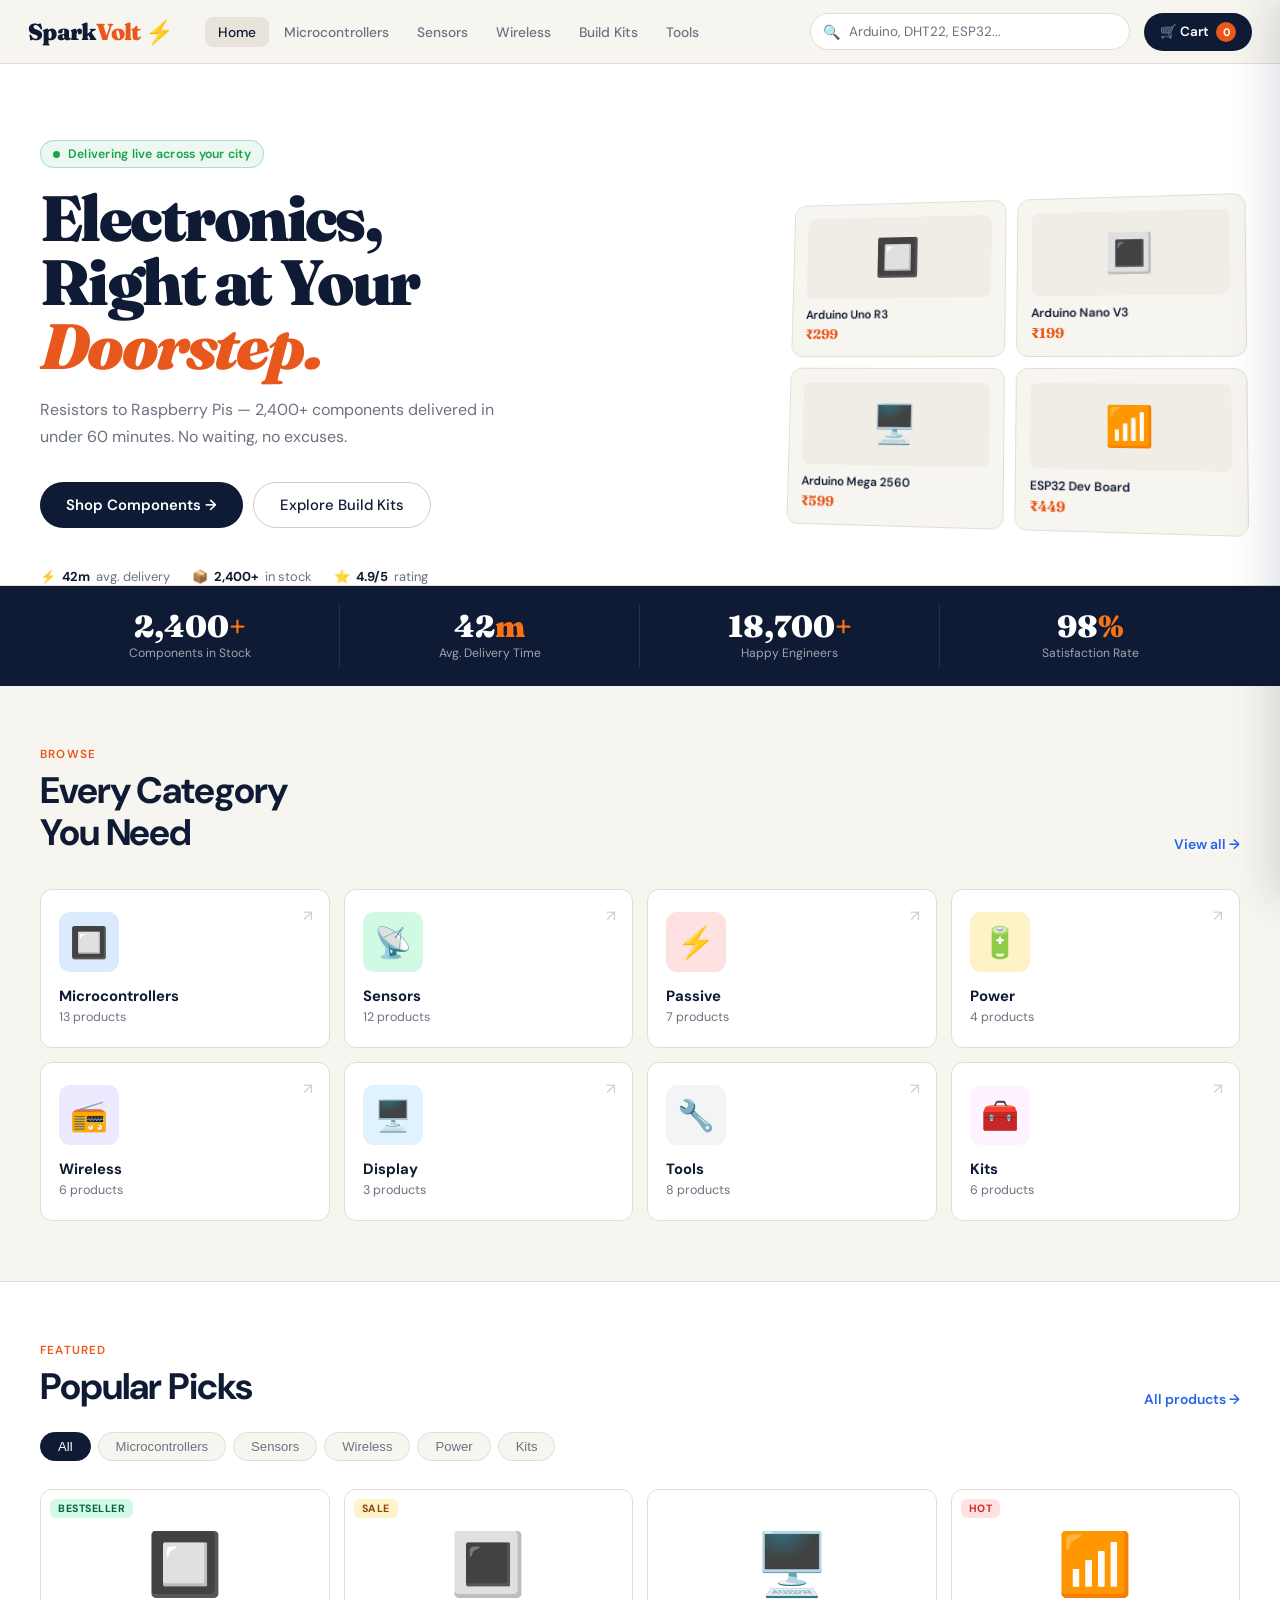
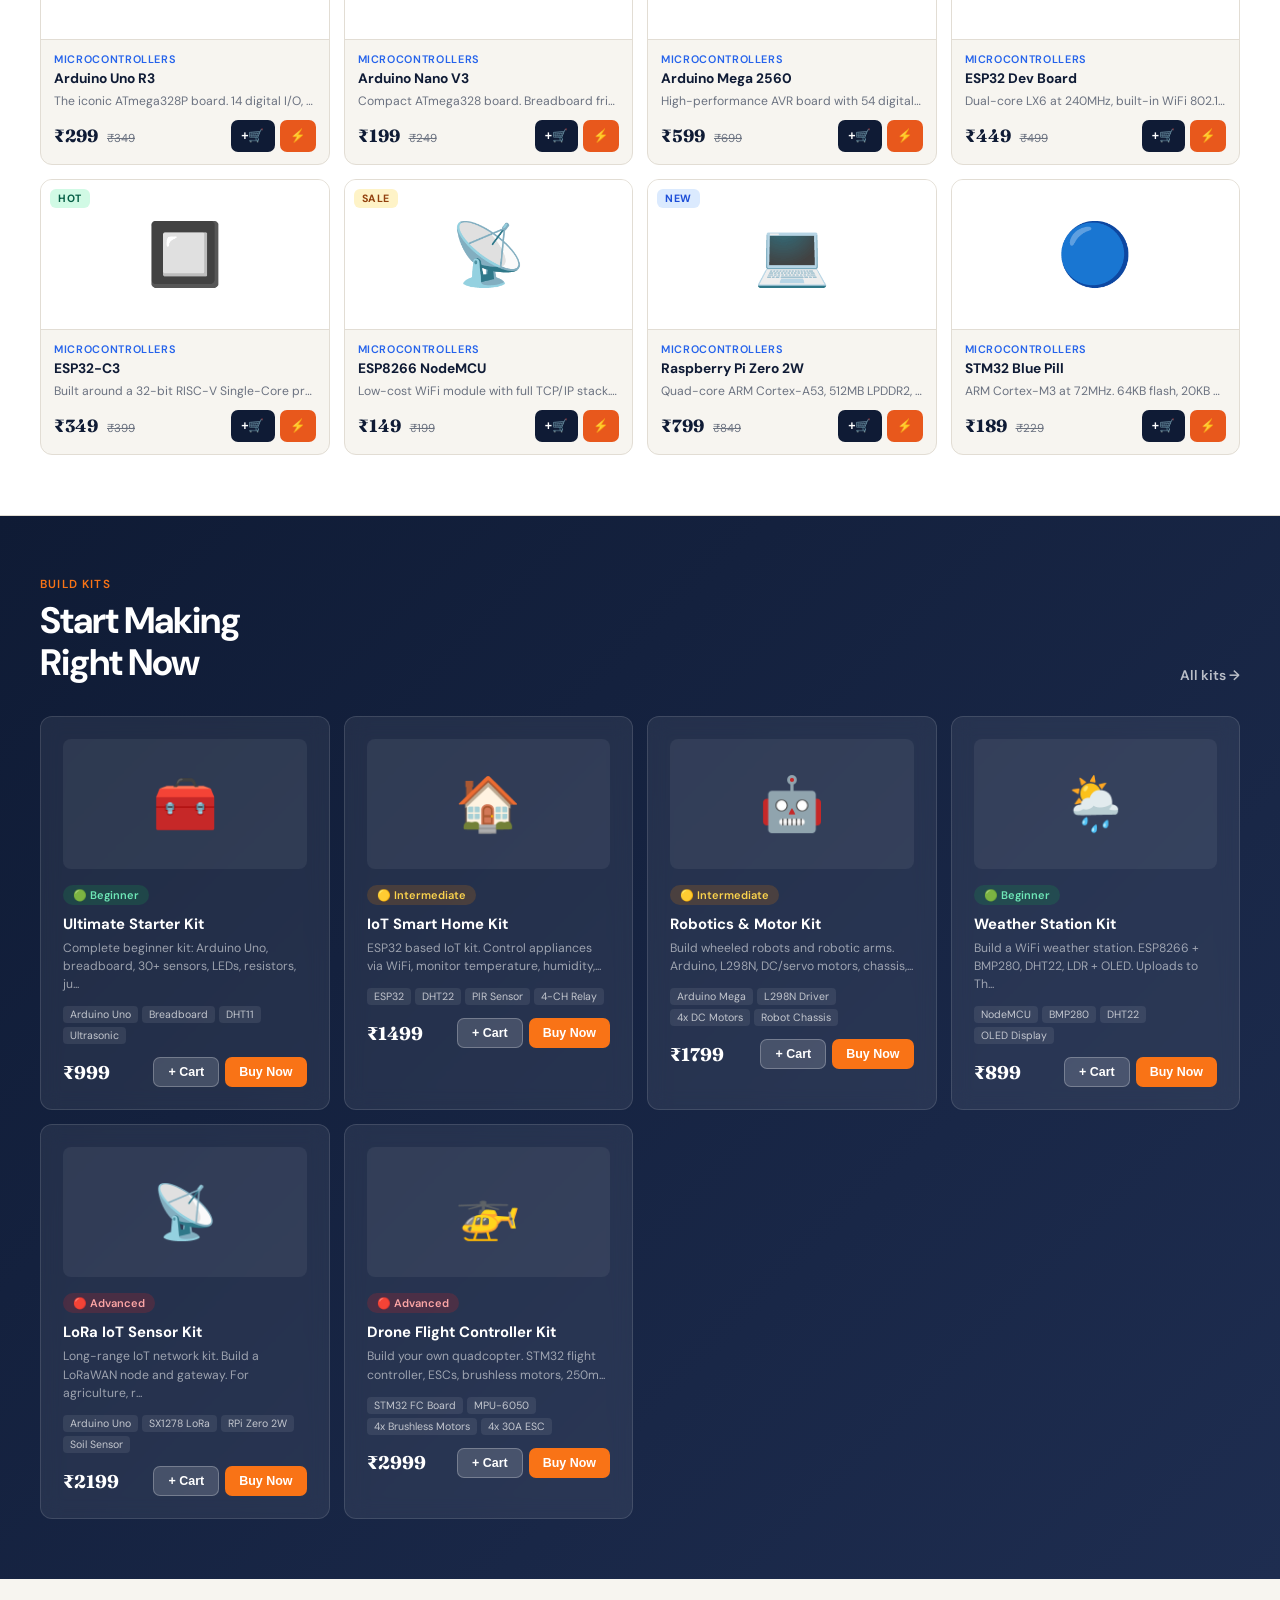
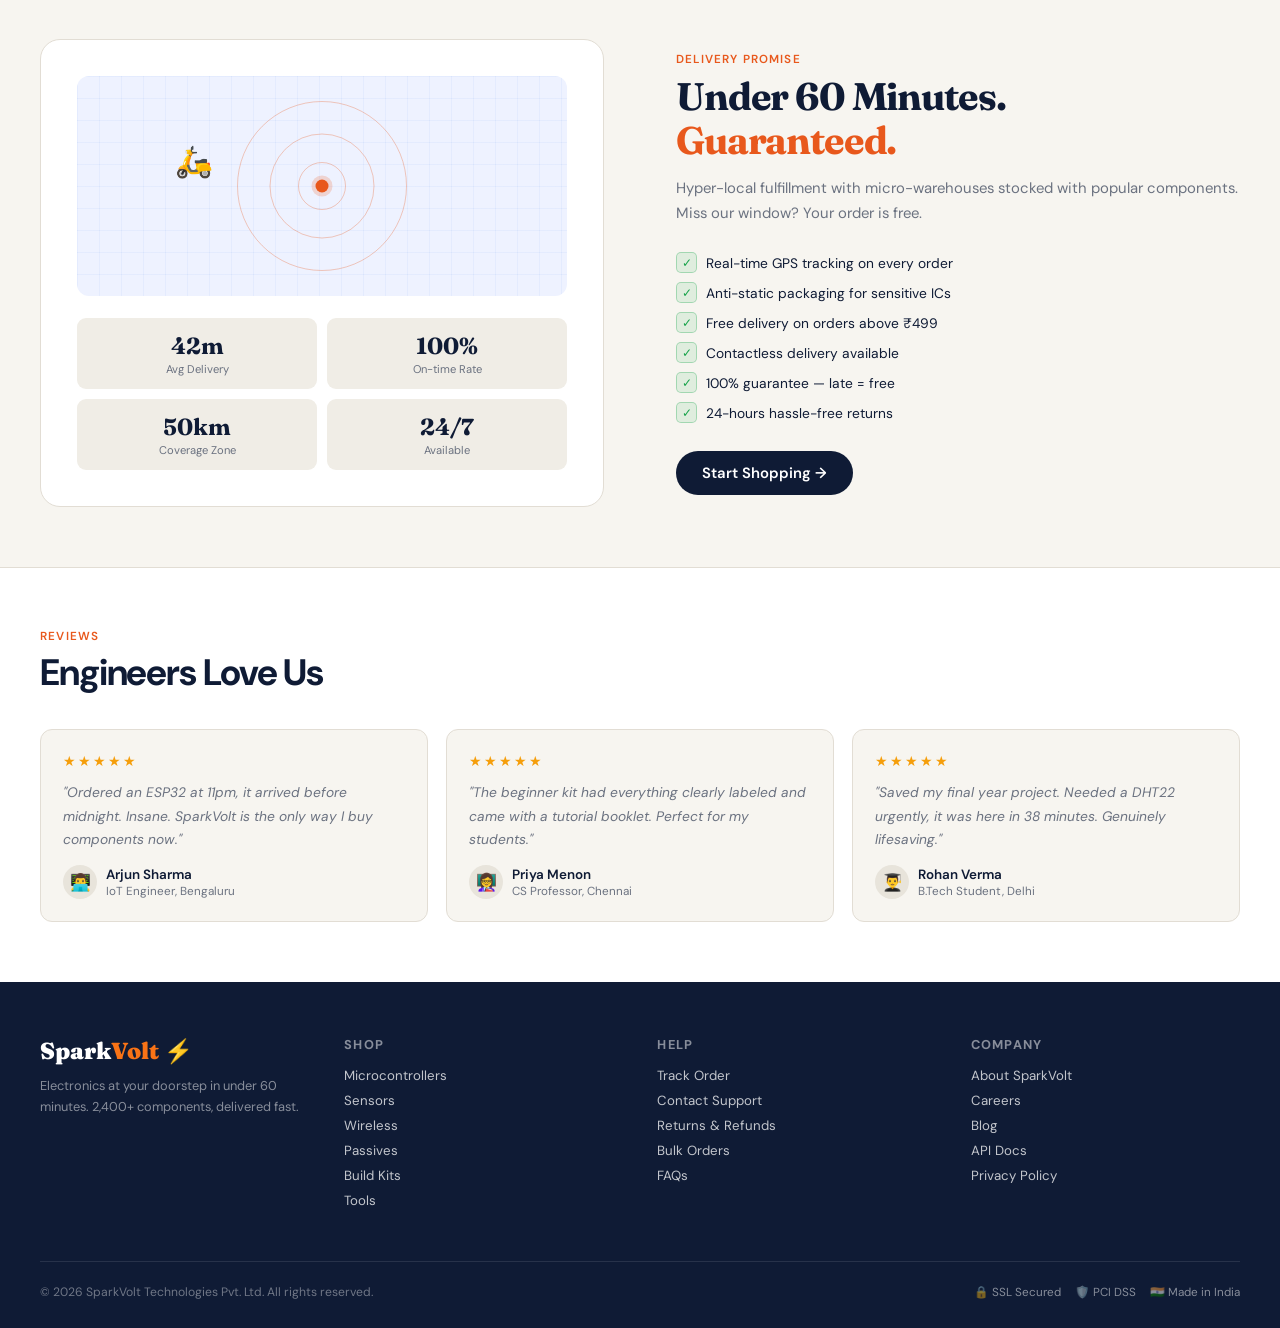
==== commit a2d7a313: "Modify the UI" ====
--- a/index.html
+++ b/index.html
@@ -25,7 +25,6 @@
     <input type="text" placeholder="Arduino, DHT22, ESP32..." id="searchInput" oninput="handleSearch()" onkeydown="if(event.key==='Enter')handleSearch()">
   </div>
   <div class="nav-actions">
-    <button class="btn-track-nav" onclick="openTracking()"><span>📍</span> Track Order</button>
     <button class="btn-cart" onclick="openCart()">🛒 Cart <span class="cart-badge" id="cartBadge">0</span></button>
   </div>
 </nav>
@@ -46,7 +45,6 @@
           <div class="trust-item">⚡ <strong>42m</strong> avg. delivery</div>
           <div class="trust-item">📦 <strong>2,400+</strong> in stock</div>
           <div class="trust-item">⭐ <strong>4.9/5</strong> rating</div>
-          <div class="trust-item" style="cursor:pointer;color:var(--green)" onclick="openTracking()">📍 <strong>Track Order</strong></div>
         </div>
       </div>
       <div class="hero-visual"><div class="hero-product-stack" id="heroStack"></div></div>
@@ -115,11 +113,10 @@
           <li><div class="check">✓</div> Free delivery on orders above ₹499</li>
           <li><div class="check">✓</div> Contactless delivery available</li>
           <li><div class="check">✓</div> 100% guarantee — late = free</li>
-          <li><div class="check">✓</div> 7-day hassle-free returns</li>
+          <li><div class="check">✓</div> 24-hours hassle-free returns</li>
         </ul>
         <div style="display:flex;gap:10px;flex-wrap:wrap">
           <button class="btn-primary" onclick="showCatPage('all')">Start Shopping →</button>
-          <button class="btn-secondary" onclick="openTracking()">📍 Track Order</button>
         </div>
       </div>
     </div>
@@ -523,6 +520,312 @@
   </div>
 </div>
 
+<!-- ══ ABOUT US PAGE ══ -->
+<div class="page" id="page-about">
+  <div class="page-header">
+    <div class="page-header-inner">
+      <h1>About SparkVolt</h1>
+      <p>Your trusted platform for fast electronics delivery</p>
+    </div>
+  </div>
+  <div style="max-width:900px;margin:0 auto;padding:40px 28px">
+    <div style="background:var(--surface);padding:40px;border-radius:16px;box-shadow:var(--shadow)">
+      <h2 style="font-family:'Fraunces',serif;font-size:1.8rem;margin-bottom:20px;color:var(--navy)">About SparkVolt ⚡</h2>
+      <p style="font-size:1rem;line-height:1.6;color:var(--text);margin-bottom:16px">
+        SparkVolt is India's fastest electronics delivery platform, bringing 2,400+ electronic components to your doorstep in under 60 minutes. Founded in 2025, we revolutionize how makers, engineers, and students get their components.
+      </p>
+      <h3 style="font-size:1.3rem;margin-top:28px;margin-bottom:12px;color:var(--navy)">Our Mission</h3>
+      <p style="font-size:0.95rem;line-height:1.6;color:var(--muted)">
+        To make electronics components accessible to everyone, anywhere, anytime. We believe that great ideas shouldn't be delayed by supply chain inefficiencies.
+      </p>
+      <h3 style="font-size:1.3rem;margin-top:28px;margin-bottom:12px;color:var(--navy)">Why SparkVolt?</h3>
+      <ul style="list-style:none;padding:0">
+        <li style="padding:8px 0">✓ <strong>Fast Delivery:</strong> 42 minutes average delivery time</li>
+        <li style="padding:8px 0">✓ <strong>Wide Selection:</strong> 2,400+ components in stock</li>
+        <li style="padding:8px 0">✓ <strong>Quality Assured:</strong> 4.9/5 customer rating</li>
+        <li style="padding:8px 0">✓ <strong>7-Day Returns:</strong> Hassle-free return policy</li>
+        <li style="padding:8px 0">✓ <strong>Expert Support:</strong> 24/7 customer service</li>
+      </ul>
+      <button class="btn-primary" onclick="showCatPage('all')" style="margin-top:28px;padding:12px 26px">Start Shopping →</button>
+    </div>
+  </div>
+</div>
+
+<!-- ══ CONTACT SUPPORT PAGE ══ -->
+<div class="page" id="page-contact">
+  <div class="page-header">
+    <div class="page-header-inner">
+      <h1>Contact Support</h1>
+      <p>We're here to help. Reach out anytime!</p>
+    </div>
+  </div>
+  <div style="max-width:900px;margin:0 auto;padding:40px 28px">
+    <div class="cat-page-layout">
+      <div style="flex:1">
+        <div style="background:var(--surface);padding:32px;border-radius:16px;box-shadow:var(--shadow);margin-bottom:24px">
+          <h3 style="font-size:1.2rem;margin-bottom:16px;color:var(--navy)">📧 Email Support</h3>
+          <p style="color:var(--text);margin-bottom:8px">support@sparkvolt.in</p>
+          <p style="color:var(--muted);font-size:0.9rem">Response within 2 hours</p>
+        </div>
+        <div style="background:var(--surface);padding:32px;border-radius:16px;box-shadow:var(--shadow);margin-bottom:24px">
+          <h3 style="font-size:1.2rem;margin-bottom:16px;color:var(--navy)">💬 Live Chat</h3>
+          <p style="color:var(--text);margin-bottom:8px">Available 24/7</p>
+          <p style="color:var(--muted);font-size:0.9rem">Real-time support from our team</p>
+        </div>
+        <div style="background:var(--surface);padding:32px;border-radius:16px;box-shadow:var(--shadow)">
+          <h3 style="font-size:1.2rem;margin-bottom:16px;color:var(--navy)">📱 Phone Support</h3>
+          <p style="color:var(--text);margin-bottom:8px">+91 98765 XXXXX</p>
+          <p style="color:var(--muted);font-size:0.9rem">Mon-Fri: 9 AM - 9 PM IST</p>
+        </div>
+      </div>
+      <div style="flex:1">
+        <div style="background:var(--accent2);color:white;padding:32px;border-radius:16px;box-shadow:var(--shadow)">
+          <h3 style="font-size:1.3rem;margin-bottom:20px">Quick Support Form</h3>
+          <div style="margin-bottom:16px">
+            <label style="display:block;margin-bottom:6px;font-weight:600">Your Email</label>
+            <input type="email" placeholder="you@example.com" style="width:100%;padding:10px;border:none;border-radius:8px;font-family:inherit">
+          </div>
+          <div style="margin-bottom:16px">
+            <label style="display:block;margin-bottom:6px;font-weight:600">Subject</label>
+            <input type="text" placeholder="How can we help?" style="width:100%;padding:10px;border:none;border-radius:8px;font-family:inherit">
+          </div>
+          <div style="margin-bottom:16px">
+            <label style="display:block;margin-bottom:6px;font-weight:600">Message</label>
+            <textarea placeholder="Tell us more..." style="width:100%;padding:10px;border:none;border-radius:8px;font-family:inherit;height:120px;resize:none"></textarea>
+          </div>
+          <button onclick="showToast('✅ Message sent! We\'ll reply within 2 hours.','green')" style="width:100%;padding:12px;background:#fff;border:none;border-radius:8px;font-weight:600;cursor:pointer;color:var(--accent2)">Send Message</button>
+        </div>
+      </div>
+    </div>
+  </div>
+</div>
+
+<!-- ══ RETURNS & REFUNDS PAGE ══ -->
+<div class="page" id="page-returns">
+  <div class="page-header">
+    <div class="page-header-inner">
+      <h1>Returns & Refunds</h1>
+      <p>We stand behind our products. Easy returns within 7 days.</p>
+    </div>
+  </div>
+  <div style="max-width:900px;margin:0 auto;padding:40px 28px">
+    <div style="background:var(--surface);padding:40px;border-radius:16px;box-shadow:var(--shadow)">
+      <h2 style="font-size:1.5rem;margin-bottom:24px;color:var(--navy);font-family:'Fraunces',serif">7-Day Return Policy</h2>
+      <div style="background:var(--bg);padding:16px;border-left:4px solid var(--green);margin-bottom:24px;border-radius:8px">
+        <p style="margin:0;color:var(--text)"><strong>✓ Hassle-free returns</strong> - No questions asked within 7 days of delivery</p>
+      </div>
+      <h3 style="font-size:1.2rem;margin-top:28px;margin-bottom:12px;color:var(--navy)">How to Return</h3>
+      <ol style="padding-left:24px;line-height:1.8">
+        <li>Log in to your account and find the order</li>
+        <li>Click "Return Item" and select reason for return</li>
+        <li>Print the return label and pack your item</li>
+        <li>Drop off at nearest collection point</li>
+        <li>Get refund within 3 business days</li>
+      </ol>
+      <h3 style="font-size:1.2rem;margin-top:28px;margin-bottom:12px;color:var(--navy)">Refund Details</h3>
+      <ul style="list-style:none;padding:0">
+        <li style="padding:8px 0">✓ Full refund to original payment method</li>
+        <li style="padding:8px 0">✓ Return shipping is FREE</li>
+        <li style="padding:8px 0">✓ 3-5 business days processing time</li>
+        <li style="padding:8px 0">✓ No questions asked policy</li>
+      </ul>
+      <p style="margin-top:28px;color:var(--muted);font-size:0.9rem">For detailed information, contact: returns@sparkvolt.in</p>
+    </div>
+  </div>
+</div>
+
+<!-- ══ BULK ORDERS PAGE ══ -->
+<div class="page" id="page-bulk">
+  <div class="page-header">
+    <div class="page-header-inner">
+      <h1>Bulk Orders</h1>
+      <p>Special pricing for corporate and bulk purchases</p>
+    </div>
+  </div>
+  <div style="max-width:900px;margin:0 auto;padding:40px 28px">
+    <div style="background:var(--surface);padding:40px;border-radius:16px;box-shadow:var(--shadow)">
+      <h2 style="font-size:1.5rem;margin-bottom:24px;color:var(--navy);font-family:'Fraunces',serif">Bulk Order Benefits</h2>
+      <div style="display:grid;grid-template-columns:1fr 1fr;gap:24px;margin-bottom:32px">
+        <div style="background:var(--bg);padding:20px;border-radius:12px">
+          <div style="font-size:1.3rem;margin-bottom:8px">📊</div>
+          <h4 style="margin-bottom:8px;color:var(--navy)">Volume Discounts</h4>
+          <p style="color:var(--muted);font-size:0.9rem">Get up to 40% off on bulk quantities</p>
+        </div>
+        <div style="background:var(--bg);padding:20px;border-radius:12px">
+          <div style="font-size:1.3rem;margin-bottom:8px">⚡</div>
+          <h4 style="margin-bottom:8px;color:var(--navy)">Fast Fulfillment</h4>
+          <p style="color:var(--muted);font-size:0.9rem">Priority processing for bulk orders</p>
+        </div>
+        <div style="background:var(--bg);padding:20px;border-radius:12px">
+          <div style="font-size:1.3rem;margin-bottom:8px">📦</div>
+          <h4 style="margin-bottom:8px;color:var(--navy)">Flexible Delivery</h4>
+          <p style="color:var(--muted);font-size:0.9rem">Customized delivery schedules available</p>
+        </div>
+        <div style="background:var(--bg);padding:20px;border-radius:12px">
+          <div style="font-size:1.3rem;margin-bottom:8px">👥</div>
+          <h4 style="margin-bottom:8px;color:var(--navy)">Dedicated Account Manager</h4>
+          <p style="color:var(--muted);font-size:0.9rem">Personal support for your needs</p>
+        </div>
+      </div>
+      <div style="background:#fff3cd;padding:16px;border-left:4px solid #ff9800;border-radius:8px;margin-bottom:24px">
+        <p style="margin:0;color:#333"><strong>💡 Tip:</strong> Orders above ₹50,000 qualify for special corporate pricing</p>
+      </div>
+      <h3 style="font-size:1.2rem;margin-bottom:12px;color:var(--navy)">Get a Bulk Quote</h3>
+      <p style="color:var(--muted);margin-bottom:16px">Email us your requirements for a personalized quote</p>
+      <button class="btn-primary" onclick="showToast('📧 Email: bulk@sparkvolt.in - We will get back to you within 24 hours!','green')" style="padding:12px 24px">Request Quote</button>
+    </div>
+  </div>
+</div>
+
+<!-- ══ FAQs PAGE ══ -->
+<div class="page" id="page-faq">
+  <div class="page-header">
+    <div class="page-header-inner">
+      <h1>Frequently Asked Questions</h1>
+      <p>Find answers to common questions</p>
+    </div>
+  </div>
+  <div style="max-width:900px;margin:0 auto;padding:40px 28px">
+    <div style="background:var(--surface);padding:40px;border-radius:16px;box-shadow:var(--shadow)">
+      <div style="margin-bottom:24px">
+        <h3 style="color:var(--navy);margin-bottom:8px">⚡ How fast is the delivery?</h3>
+        <p style="color:var(--muted);margin:0">Most orders are delivered within 42 minutes. We have micro-warehouses across the city for ultra-fast delivery.</p>
+      </div>
+      <hr style="border:none;border-top:1px solid var(--border);margin:24px 0">
+      <div style="margin-bottom:24px">
+        <h3 style="color:var(--navy);margin-bottom:8px">💳 What payment methods do you accept?</h3>
+        <p style="color:var(--muted);margin:0">We accept credit cards, debit cards, UPI, net banking, and cash on delivery.</p>
+      </div>
+      <hr style="border:none;border-top:1px solid var(--border);margin:24px 0">
+      <div style="margin-bottom:24px">
+        <h3 style="color:var(--navy);margin-bottom:8px">📦 Are orders tracked in real-time?</h3>
+        <p style="color:var(--muted);margin:0">Yes! All orders come with live GPS tracking. You can see your rider's location on the interactive map.</p>
+      </div>
+      <hr style="border:none;border-top:1px solid var(--border);margin:24px 0">
+      <div style="margin-bottom:24px">
+        <h3 style="color:var(--navy);margin-bottom:8px">🔄 Can I return items?</h3>
+        <p style="color:var(--muted);margin:0">Yes, you have 7 days to return any item for a full refund, no questions asked.</p>
+      </div>
+      <hr style="border:none;border-top:1px solid var(--border);margin:24px 0">
+      <div>
+        <h3 style="color:var(--navy);margin-bottom:8px">❓ What if my item doesn't arrive on time?</h3>
+        <p style="color:var(--muted);margin:0">Your order is free! We guarantee delivery within 60 minutes or your money back.</p>
+      </div>
+    </div>
+  </div>
+</div>
+
+<!-- ══ CAREERS PAGE ══ -->
+<div class="page" id="page-careers">
+  <div class="page-header">
+    <div class="page-header-inner">
+      <h1>Careers at SparkVolt</h1>
+      <p>Join our mission to revolutionize electronics delivery</p>
+    </div>
+  </div>
+  <div style="max-width:900px;margin:0 auto;padding:40px 28px">
+    <div style="background:var(--surface);padding:40px;border-radius:16px;box-shadow:var(--shadow);margin-bottom:32px">
+      <h2 style="font-size:1.5rem;margin-bottom:20px;color:var(--navy);font-family:'Fraunces',serif">Why Work With Us?</h2>
+      <ul style="list-style:none;padding:0">
+        <li style="padding:12px 0;border-bottom:1px solid var(--border)">✓ <strong>Fast-paced startup environment</strong> - Be part of transforming logistics</li>
+        <li style="padding:12px 0;border-bottom:1px solid var(--border)">✓ <strong>Competitive compensation</strong> - Attractive salaries and benefits</li>
+        <li style="padding:12px 0;border-bottom:1px solid var(--border)">✓ <strong>Growth opportunities</strong> - Clear career progression</li>
+        <li style="padding:12px 0">✓ <strong>Health & wellness</strong> - Comprehensive health coverage</li>
+      </ul>
+    </div>
+    <div style="background:var(--bg);padding:32px;border-radius:16px;border:2px dashed var(--border);text-align:center">
+      <h3 style="color:var(--navy);margin-bottom:12px">Open Positions</h3>
+      <p style="color:var(--muted);margin-bottom:24px">Software Engineers • Logistics Managers • Customer Support • Operations</p>
+      <button class="btn-primary" onclick="showToast('✉️ Send your resume to: careers@sparkvolt.in','green')" style="padding:12px 28px">Apply Now</button>
+    </div>
+  </div>
+</div>
+
+<!-- ══ BLOG PAGE ══ -->
+<div class="page" id="page-blog">
+  <div class="page-header">
+    <div class="page-header-inner">
+      <h1>SparkVolt Blog</h1>
+      <p>Electronics tips, tutorials, and insights</p>
+    </div>
+  </div>
+  <div style="max-width:900px;margin:0 auto;padding:40px 28px">
+    <div style="background:var(--surface);padding:24px;border-radius:12px;box-shadow:var(--shadow);margin-bottom:24px">
+      <div style="font-size:0.85rem;color:var(--muted);margin-bottom:8px">Tutorial • 5 min read</div>
+      <h3 style="color:var(--navy);margin-bottom:8px;font-size:1.2rem">Getting Started with Arduino: Complete Beginner's Guide</h3>
+      <p style="color:var(--muted);margin-bottom:12px">Learn the basics of Arduino programming and build your first LED project in 30 minutes.</p>
+      <button onclick="showToast('📖 Blog article coming soon!','green')" style="background:none;border:none;color:var(--accent2);cursor:pointer;text-decoration:underline;padding:0">Read More →</button>
+    </div>
+    <div style="background:var(--surface);padding:24px;border-radius:12px;box-shadow:var(--shadow);margin-bottom:24px">
+      <div style="font-size:0.85rem;color:var(--muted);margin-bottom:8px">Product Review • 4 min read</div>
+      <h3 style="color:var(--navy);margin-bottom:8px;font-size:1.2rem">ESP32 vs Raspberry Pi: Which Should You Choose in 2026?</h3>
+      <p style="color:var(--muted);margin-bottom:12px">Detailed comparison of these popular development boards to help you make the right choice.</p>
+      <button onclick="showToast('📖 Blog article coming soon!','green')" style="background:none;border:none;color:var(--accent2);cursor:pointer;text-decoration:underline;padding:0">Read More →</button>
+    </div>
+    <div style="background:var(--surface);padding:24px;border-radius:12px;box-shadow:var(--shadow)">
+      <div style="font-size:0.85rem;color:var(--muted);margin-bottom:8px">News • 3 min read</div>
+      <h3 style="color:var(--navy);margin-bottom:8px;font-size:1.2rem">SparkVolt Expands to 5 New Cities! 🚀</h3>
+      <p style="color:var(--muted);margin-bottom:12px">We're thrilled to announce our expansion and faster delivery times across India.</p>
+      <button onclick="showToast('📖 Blog article coming soon!','green')" style="background:none;border:none;color:var(--accent2);cursor:pointer;text-decoration:underline;padding:0">Read More →</button>
+    </div>
+  </div>
+</div>
+
+<!-- ══ API DOCS PAGE ══ -->
+<div class="page" id="page-api">
+  <div class="page-header">
+    <div class="page-header-inner">
+      <h1>API Documentation</h1>
+      <p>Integrate SparkVolt into your application</p>
+    </div>
+  </div>
+  <div style="max-width:900px;margin:0 auto;padding:40px 28px">
+    <div style="background:var(--surface);padding:40px;border-radius:16px;box-shadow:var(--shadow)">
+      <h2 style="font-size:1.5rem;margin-bottom:24px;color:var(--navy);font-family:'Fraunces',serif">SparkVolt API</h2>
+      <div style="background:#f5f5f5;padding:20px;border-radius:8px;margin-bottom:24px;font-family:monospace;font-size:0.9rem;overflow-x:auto">
+        <code>GET /api/v1/products</code><br>
+        <code>GET /api/v1/orders/{orderId}</code><br>
+        <code>POST /api/v1/orders</code><br>
+        <code>GET /api/v1/tracking/{orderId}</code>
+      </code></div>
+      <h3 style="font-size:1.2rem;margin-bottom:12px;color:var(--navy)">Base URL</h3>
+      <p style="color:var(--muted);margin-bottom:24px;font-family:monospace;background:#f5f5f5;padding:12px;border-radius:8px">https://api.sparkvolt.in/v1</p>
+      <h3 style="font-size:1.2rem;margin-bottom:12px;color:var(--navy)">Authentication</h3>
+      <p style="color:var(--muted);margin-bottom:24px">All requests require an API key in the Authorization header: <code style="background:#f5f5f5;padding:4px 8px;border-radius:4px">Authorization: Bearer YOUR_API_KEY</code></p>
+      <h3 style="font-size:1.2rem;margin-bottom:12px;color:var(--navy)">Getting Started</h3>
+      <p style="color:var(--muted)">For complete documentation and API keys, visit <strong>docs.sparkvolt.in</strong></p>
+      <button class="btn-primary" onclick="showToast('📚 Full API docs available at docs.sparkvolt.in','green')" style="margin-top:24px;padding:12px 24px">View Full Documentation</button>
+    </div>
+  </div>
+</div>
+
+<!-- ══ PRIVACY POLICY PAGE ══ -->
+<div class="page" id="page-privacy">
+  <div class="page-header">
+    <div class="page-header-inner">
+      <h1>Privacy Policy</h1>
+      <p>Your privacy is important to us</p>
+    </div>
+  </div>
+  <div style="max-width:900px;margin:0 auto;padding:40px 28px">
+    <div style="background:var(--surface);padding:40px;border-radius:16px;box-shadow:var(--shadow)">
+      <h2 style="font-size:1.2rem;margin-bottom:16px;color:var(--navy)">1. Information We Collect</h2>
+      <p style="color:var(--muted);margin-bottom:24px">We collect information you provide (name, email, address, payment details) and information about how you use our service.</p>
+      <h2 style="font-size:1.2rem;margin-bottom:16px;color:var(--navy)">2. How We Use Your Information</h2>
+      <ul style="list-style:none;padding:0;margin-bottom:24px">
+        <li style="padding:6px 0">• To process and deliver your orders</li>
+        <li style="padding:6px 0">• To communicate with you about your orders</li>
+        <li style="padding:6px 0">• To improve our services</li>
+        <li style="padding:6px 0">• To comply with legal obligations</li>
+      </ul>
+      <h2 style="font-size:1.2rem;margin-bottom:16px;color:var(--navy)">3. Data Protection</h2>
+      <p style="color:var(--muted);margin-bottom:24px">We implement industry-standard security measures to protect your personal information. All data is encrypted and stored securely.</p>
+      <h2 style="font-size:1.2rem;margin-bottom:16px;color:var(--navy)">4. Your Rights</h2>
+      <p style="color:var(--muted)">You have the right to access, update, or delete your personal information at any time. Contact privacy@sparkvolt.in for assistance.</p>
+    </div>
+  </div>
+</div>
+
 <!-- TOAST -->
 <div class="toast" id="toast"></div>
 
@@ -545,19 +848,19 @@
       </div>
       <div class="footer-col">
         <h4>Help</h4>
-        <a onclick="openTracking()">Track Order</a>
-        <a onclick="showToast('📩 Support: support@sparkvolt.in')">Contact Support</a>
-        <a onclick="showToast('↩️ Returns portal opening...')">Returns & Refunds</a>
-        <a onclick="showToast('📦 Bulk orders: bulk@sparkvolt.in')">Bulk Orders</a>
-        <a onclick="showToast('❓ FAQ page coming soon!')">FAQs</a>
+        <a onclick="showPage('tracking')">Track Order</a>
+        <a onclick="showPage('contact')">Contact Support</a>
+        <a onclick="showPage('returns')">Returns & Refunds</a>
+        <a onclick="showPage('bulk')">Bulk Orders</a>
+        <a onclick="showPage('faq')">FAQs</a>
       </div>
       <div class="footer-col">
         <h4>Company</h4>
-        <a onclick="showToast('ℹ️ About page coming soon!')">About SparkVolt</a>
-        <a onclick="showToast('💼 Careers: careers@sparkvolt.in')">Careers</a>
-        <a onclick="showToast('📝 Blog coming soon!')">Blog</a>
-        <a onclick="showToast('🔑 API docs: docs.sparkvolt.in')">API Docs</a>
-        <a onclick="showToast('🔒 Privacy Policy')">Privacy Policy</a>
+        <a onclick="showPage('about')">About SparkVolt</a>
+        <a onclick="showPage('careers')">Careers</a>
+        <a onclick="showPage('blog')">Blog</a>
+        <a onclick="showPage('api')">API Docs</a>
+        <a onclick="showPage('privacy')">Privacy Policy</a>
       </div>
     </div>
     <div class="footer-bottom">
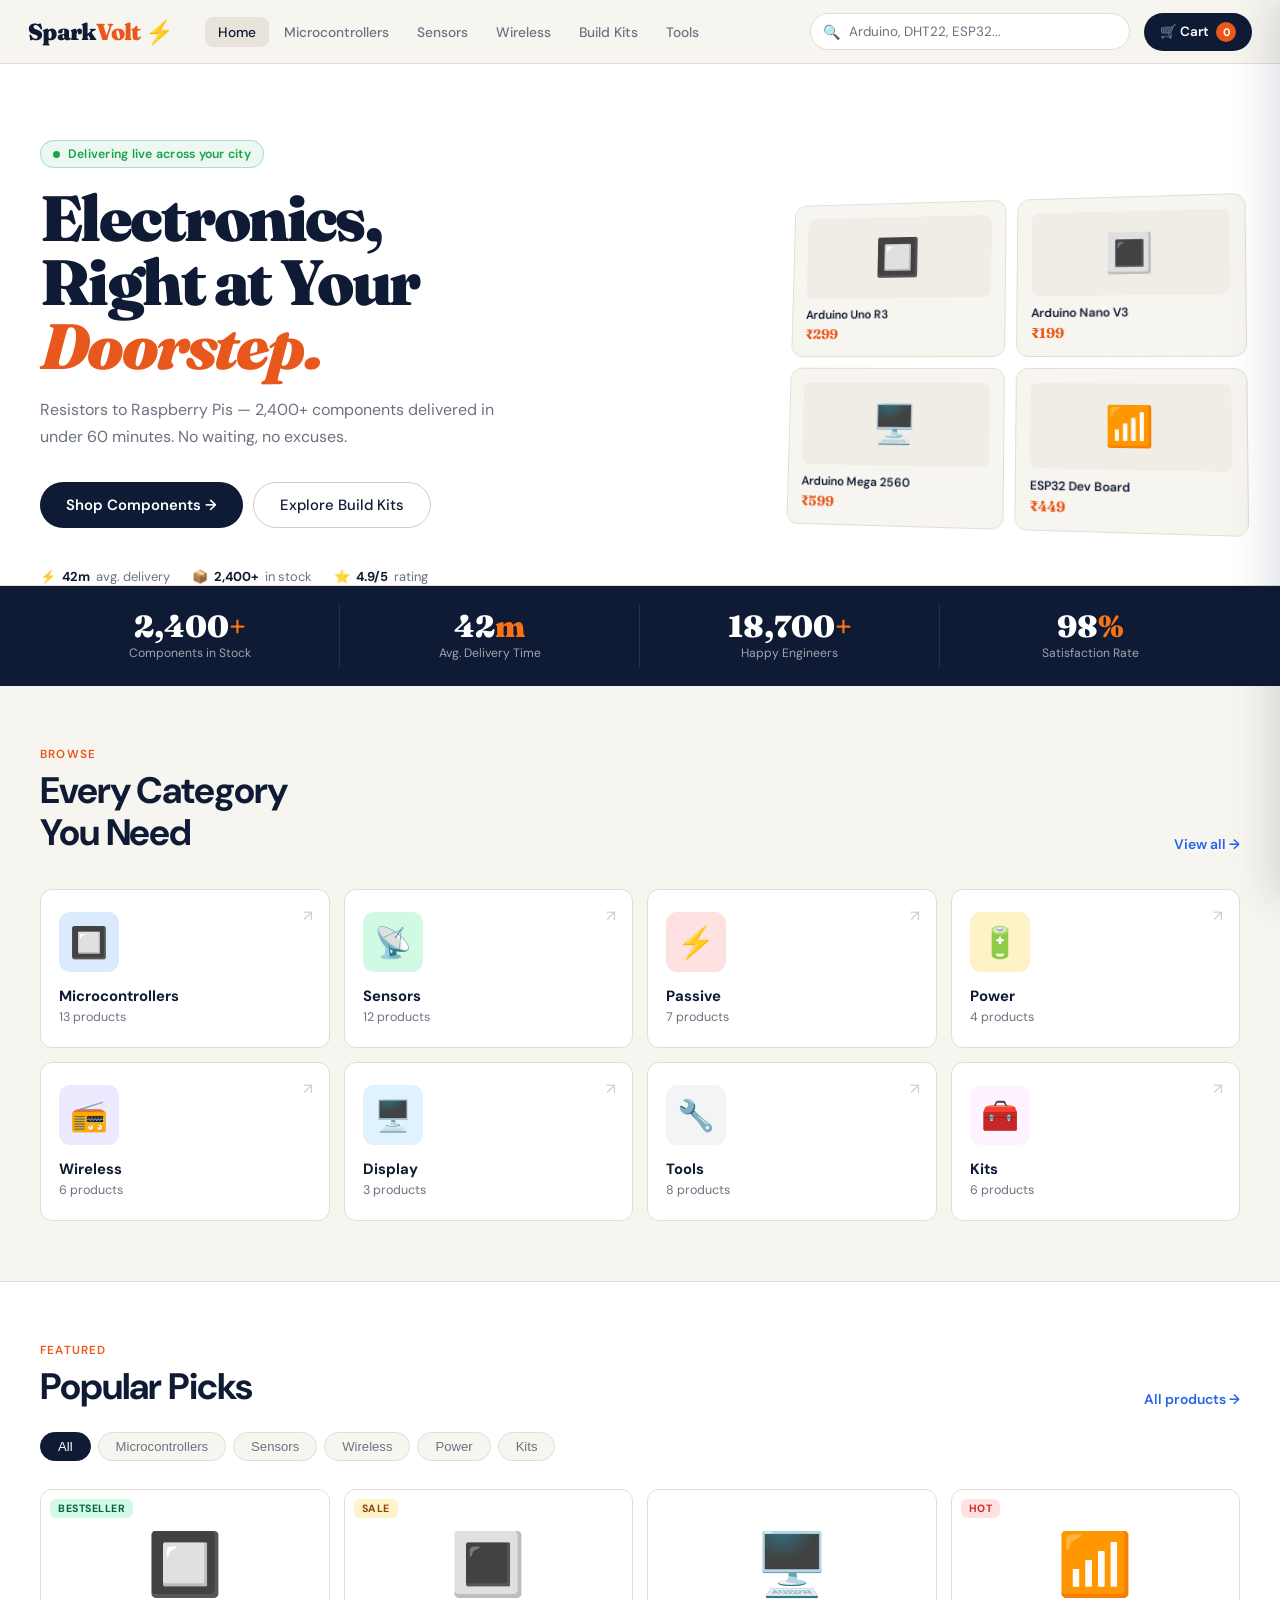
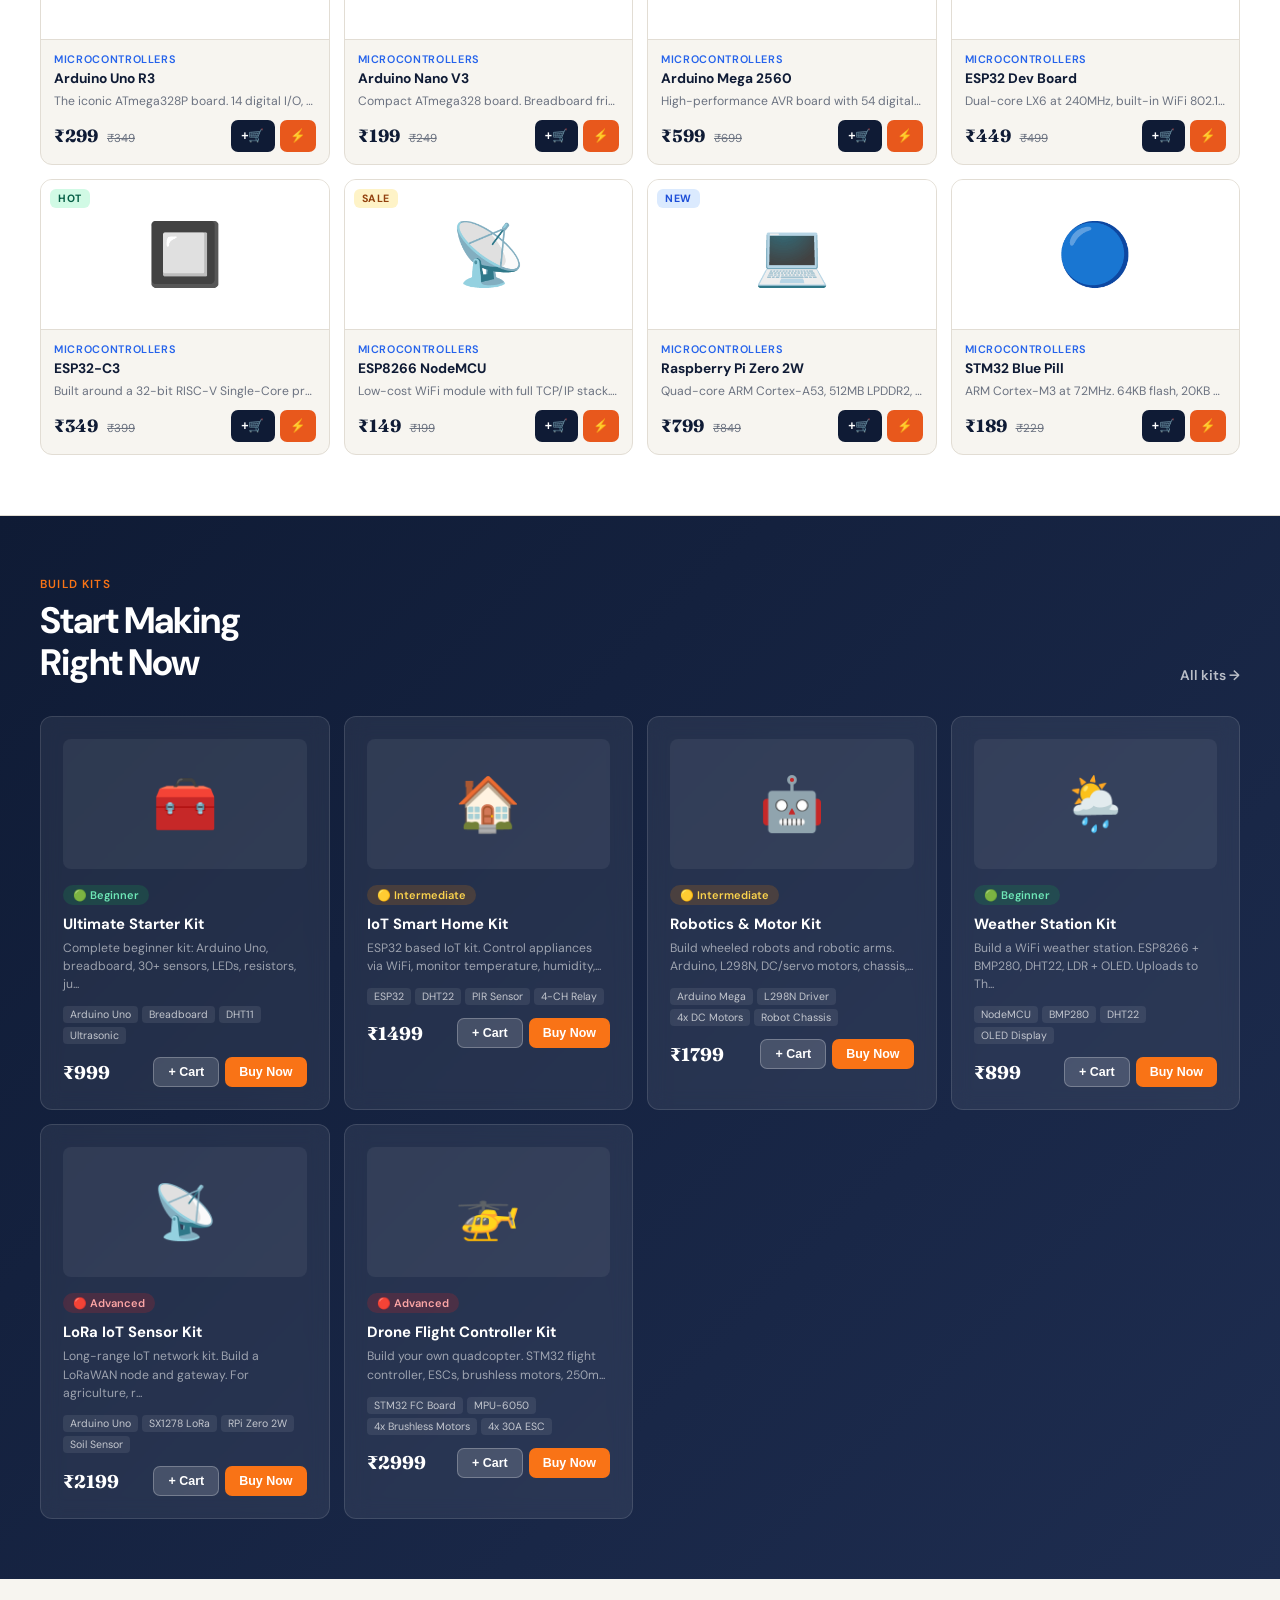
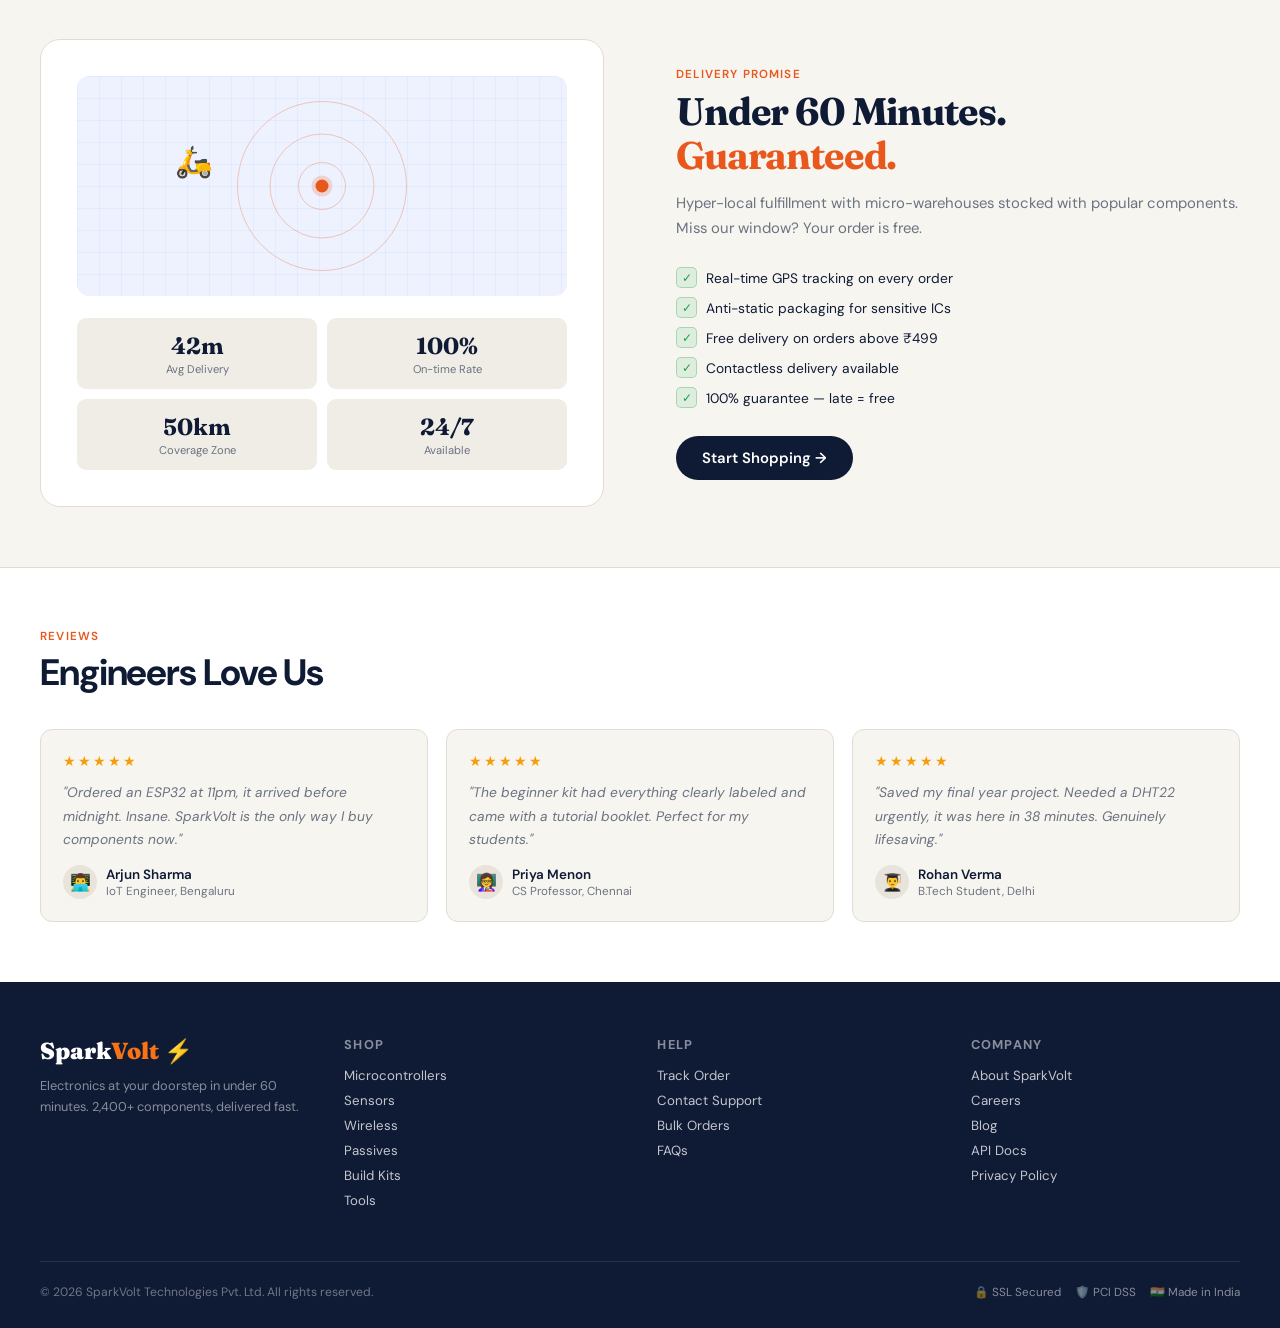
==== commit bd147581: "Add the privacy policy" ====
--- a/index.html
+++ b/index.html
@@ -113,7 +113,6 @@
           <li><div class="check">✓</div> Free delivery on orders above ₹499</li>
           <li><div class="check">✓</div> Contactless delivery available</li>
           <li><div class="check">✓</div> 100% guarantee — late = free</li>
-          <li><div class="check">✓</div> 24-hours hassle-free returns</li>
         </ul>
         <div style="display:flex;gap:10px;flex-wrap:wrap">
           <button class="btn-primary" onclick="showCatPage('all')">Start Shopping →</button>
@@ -219,7 +218,6 @@
       <div class="delivery-promise-chips">
         <div class="promise-chip">⚡ <strong>Under 60 min</strong></div>
         <div class="promise-chip">📦 Anti-static packed</div>
-        <div class="promise-chip">↩️ 7-day returns</div>
         <div class="promise-chip">🔒 Secure checkout</div>
       </div>
     </div>
@@ -514,7 +512,6 @@
     <div class="cart-perks">
       <div class="cart-perk"><span>⚡</span>Fast Delivery</div>
       <div class="cart-perk"><span>🔒</span>Secure Pay</div>
-      <div class="cart-perk"><span>↩️</span>7-Day Return</div>
       <div class="cart-perk"><span>📦</span>Anti-static</div>
     </div>
   </div>
@@ -525,28 +522,109 @@
   <div class="page-header">
     <div class="page-header-inner">
       <h1>About SparkVolt</h1>
-      <p>Your trusted platform for fast electronics delivery</p>
-    </div>
-  </div>
-  <div style="max-width:900px;margin:0 auto;padding:40px 28px">
-    <div style="background:var(--surface);padding:40px;border-radius:16px;box-shadow:var(--shadow)">
-      <h2 style="font-family:'Fraunces',serif;font-size:1.8rem;margin-bottom:20px;color:var(--navy)">About SparkVolt ⚡</h2>
-      <p style="font-size:1rem;line-height:1.6;color:var(--text);margin-bottom:16px">
-        SparkVolt is India's fastest electronics delivery platform, bringing 2,400+ electronic components to your doorstep in under 60 minutes. Founded in 2025, we revolutionize how makers, engineers, and students get their components.
-      </p>
-      <h3 style="font-size:1.3rem;margin-top:28px;margin-bottom:12px;color:var(--navy)">Our Mission</h3>
-      <p style="font-size:0.95rem;line-height:1.6;color:var(--muted)">
-        To make electronics components accessible to everyone, anywhere, anytime. We believe that great ideas shouldn't be delayed by supply chain inefficiencies.
-      </p>
-      <h3 style="font-size:1.3rem;margin-top:28px;margin-bottom:12px;color:var(--navy)">Why SparkVolt?</h3>
-      <ul style="list-style:none;padding:0">
-        <li style="padding:8px 0">✓ <strong>Fast Delivery:</strong> 42 minutes average delivery time</li>
-        <li style="padding:8px 0">✓ <strong>Wide Selection:</strong> 2,400+ components in stock</li>
-        <li style="padding:8px 0">✓ <strong>Quality Assured:</strong> 4.9/5 customer rating</li>
-        <li style="padding:8px 0">✓ <strong>7-Day Returns:</strong> Hassle-free return policy</li>
-        <li style="padding:8px 0">✓ <strong>Expert Support:</strong> 24/7 customer service</li>
-      </ul>
-      <button class="btn-primary" onclick="showCatPage('all')" style="margin-top:28px;padding:12px 26px">Start Shopping →</button>
+      <p>The Pulse of Rapid Hardware Innovation</p>
+    </div>
+  </div>
+  <div style="max-width:1100px;margin:0 auto;padding:40px 28px">
+    <!-- Intro Section -->
+    <div style="background:linear-gradient(135deg,var(--surface) 0%,#fafaf9 100%);padding:48px;border-radius:20px;box-shadow:var(--shadow-lg);margin-bottom:48px;border-left:5px solid var(--accent)">
+      <p style="font-size:1.15rem;line-height:1.8;color:var(--text);margin:0;font-weight:500">
+        At SparkVolt, we believe that innovation shouldn't be stalled by a shipping label. Whether you are a student finishing a capstone project, a hobbyist hit by a sudden spark of inspiration, or an industrial engineer facing a critical prototype failure, the "3-5 business days" wait is a relic of the past.
+      </p>
+      <p style="font-size:1.15rem;line-height:1.8;color:var(--navy);margin:20px 0 0;font-weight:600">
+        SparkVolt is a hyper-local logistics and technology company dedicated to bridging the gap between digital design and physical hardware. We deliver over 2,400+ premium electronic components to your doorstep in under 60 minutes.
+      </p>
+    </div>
+
+    <!-- Mission Section -->
+    <div style="background:var(--surface);padding:44px;border-radius:20px;box-shadow:var(--shadow);margin-bottom:48px">
+      <div style="display:grid;grid-template-columns:1fr 1.2fr;gap:40px;align-items:center">
+        <div>
+          <h2 style="font-family:'Fraunces',serif;font-size:1.9rem;margin:0 0 16px;color:var(--navy);font-weight:700">Our Mission 🎯</h2>
+          <p style="font-size:1.05rem;line-height:1.8;color:var(--navy);margin:16px 0 0;font-weight:600">
+            To empower creators by providing the world's fastest access to hardware.
+          </p>
+          <p style="font-size:0.95rem;line-height:1.7;color:var(--muted);margin:12px 0 0">
+            We aim to turn every desk into a high-speed laboratory where ideas can be tested, broken, and rebuilt in a single afternoon.
+          </p>
+        </div>
+        <div style="background:linear-gradient(135deg,rgba(37,99,235,0.08) 0%,rgba(232,88,28,0.08) 100%);padding:32px;border-radius:16px;border:2px dashed var(--border)">
+          <div style="font-size:3rem;margin-bottom:12px">⚡</div>
+          <p style="font-size:0.95rem;color:var(--navy);margin:0;font-weight:600">Stop waiting.</p>
+          <p style="font-size:0.95rem;color:var(--navy);margin:6px 0 0;font-weight:600">Start building.</p>
+        </div>
+      </div>
+    </div>
+
+    <!-- The SparkVolt Advantage -->
+    <div style="margin-bottom:48px">
+      <h2 style="font-family:'Fraunces',serif;font-size:2rem;margin:0 0 32px;color:var(--navy);font-weight:700;text-align:center">The SparkVolt Advantage ⚙️</h2>
+      <div style="display:grid;grid-template-columns:repeat(2,1fr);gap:24px">
+        <div style="background:var(--surface);padding:32px;border-radius:16px;box-shadow:var(--shadow);border-top:4px solid #2563eb">
+          <h3 style="font-size:1.15rem;margin:0 0 12px;color:var(--navy);font-weight:700">🏭 Micro-Warehouse Network</h3>
+          <p style="font-size:0.95rem;line-height:1.7;color:var(--muted);margin:0">We don't ship from a single distant hub. We operate a web of strategic micro-fulfillment centers across the city, placing our inventory exactly where the builders are.</p>
+        </div>
+
+        <div style="background:var(--surface);padding:32px;border-radius:16px;box-shadow:var(--shadow);border-top:4px solid #d97706">
+          <h3 style="font-size:1.15rem;margin:0 0 12px;color:var(--navy);font-weight:700">📦 Precision Inventory</h3>
+          <p style="font-size:0.95rem;line-height:1.7;color:var(--muted);margin:0">From the smallest SMD resistors to advanced wireless modules and microcontrollers, our catalog is curated for modern engineering needs.</p>
+        </div>
+
+        <div style="background:var(--surface);padding:32px;border-radius:16px;box-shadow:var(--shadow);border-top:4px solid #16a34a">
+          <h3 style="font-size:1.15rem;margin:0 0 12px;color:var(--navy);font-weight:700">⏱️ The 60-Minute Guarantee</h3>
+          <p style="font-size:0.95rem;line-height:1.7;color:var(--muted);margin:0">Time is your most valuable asset. If we don't deliver within an hour, your order is free. No fine print, just speed.</p>
+        </div>
+
+        <div style="background:var(--surface);padding:32px;border-radius:16px;box-shadow:var(--shadow);border-top:4px solid #7c3aed">
+          <h3 style="font-size:1.15rem;margin:0 0 12px;color:var(--navy);font-weight:700">🌐 Live Ecosystem</h3>
+          <p style="font-size:0.95rem;line-height:1.7;color:var(--muted);margin:0">We provide more than just parts. With our API Docs for automated procurement and dedicated Bulk Support, we are building the infrastructure for the next generation of hardware startups.</p>
+        </div>
+      </div>
+    </div>
+
+    <!-- Tech Stack Section -->
+    <div style="background:linear-gradient(135deg,var(--navy) 0%,var(--navy2) 100%);color:#fff;padding:44px;border-radius:20px;box-shadow:var(--shadow-lg);margin-bottom:48px">
+      <h2 style="font-family:'Fraunces',serif;font-size:1.8rem;margin:0 0 20px;color:#fff;font-weight:700">Our Tech Stack for Your Tech Stack 💻</h2>
+      <p style="font-size:1rem;line-height:1.8;color:rgba(255,255,255,0.9);margin:0 0 24px">
+        We aren't just a delivery service; we are a technology partner. Our platform features <strong>Live GPS Tracking</strong>, allowing you to time your soldering iron's preheat exactly to your rider's arrival.
+      </p>
+      <div style="display:grid;grid-template-columns:repeat(3,1fr);gap:16px">
+        <div style="background:rgba(255,255,255,0.1);padding:16px;border-radius:12px;border:1px solid rgba(255,255,255,0.2)">
+          <div style="font-size:1.8rem;margin-bottom:8px">📍</div>
+          <p style="margin:0;font-weight:600;font-size:0.95rem">Live GPS Tracking</p>
+        </div>
+        <div style="background:rgba(255,255,255,0.1);padding:16px;border-radius:12px;border:1px solid rgba(255,255,255,0.2)">
+          <div style="font-size:1.8rem;margin-bottom:8px">🔌</div>
+          <p style="margin:0;font-weight:600;font-size:0.95rem">API Integration</p>
+        </div>
+        <div style="background:rgba(255,255,255,0.1);padding:16px;border-radius:12px;border:1px solid rgba(255,255,255,0.2)">
+          <div style="font-size:1.8rem;margin-bottom:8px">⚙️</div>
+          <p style="margin:0;font-weight:600;font-size:0.95rem">Automated Ordering</p>
+        </div>
+      </div>
+    </div>
+
+    <!-- Quote Section -->
+    <div style="background:var(--surface);padding:44px;border-radius:20px;box-shadow:var(--shadow);border-left:6px solid var(--accent2);margin-bottom:48px">
+      <p style="font-size:1.3rem;font-style:italic;margin:0 0 20px;color:var(--navy);font-weight:600;line-height:1.8">
+        "In a world of instant software, SparkVolt brings instant hardware."
+      </p>
+      <p style="font-size:0.95rem;color:var(--muted);margin:0;font-weight:600">
+        — The SparkVolt Team
+      </p>
+    </div>
+
+    <!-- CTA Section -->
+    <div style="background:linear-gradient(135deg,rgba(37,99,235,0.08) 0%,rgba(232,88,28,0.08) 100%);padding:40px;border-radius:20px;border:2px solid var(--border);text-align:center">
+      <h3 style="font-size:1.4rem;margin:0 0 12px;color:var(--navy);font-family:'Fraunces',serif;font-weight:700">Ready to Build Faster?</h3>
+      <p style="font-size:0.95rem;color:var(--muted);margin:0 0 24px">Join creators and engineers who are accelerating their projects with SparkVolt</p>
+      <button class="btn-primary" onclick="showCatPage('all')" style="padding:14px 32px;font-size:1rem">Start Shopping Now →</button>
+    </div>
+
+    <!-- Footer Note -->
+    <div style="text-align:center;margin-top:48px;padding:20px">
+      <p style="font-size:0.9rem;color:var(--muted);margin:8px 0">© 2026 SparkVolt Technologies Pvt. Ltd.</p>
+      <p style="font-size:0.95rem;color:var(--navy);margin:8px 0;font-weight:600;font-style:italic">Accelerating the speed of thought to the speed of delivery.</p>
     </div>
   </div>
 </div>
@@ -556,80 +634,74 @@
   <div class="page-header">
     <div class="page-header-inner">
       <h1>Contact Support</h1>
-      <p>We're here to help. Reach out anytime!</p>
-    </div>
-  </div>
-  <div style="max-width:900px;margin:0 auto;padding:40px 28px">
-    <div class="cat-page-layout">
-      <div style="flex:1">
-        <div style="background:var(--surface);padding:32px;border-radius:16px;box-shadow:var(--shadow);margin-bottom:24px">
-          <h3 style="font-size:1.2rem;margin-bottom:16px;color:var(--navy)">📧 Email Support</h3>
-          <p style="color:var(--text);margin-bottom:8px">support@sparkvolt.in</p>
-          <p style="color:var(--muted);font-size:0.9rem">Response within 2 hours</p>
-        </div>
-        <div style="background:var(--surface);padding:32px;border-radius:16px;box-shadow:var(--shadow);margin-bottom:24px">
-          <h3 style="font-size:1.2rem;margin-bottom:16px;color:var(--navy)">💬 Live Chat</h3>
-          <p style="color:var(--text);margin-bottom:8px">Available 24/7</p>
-          <p style="color:var(--muted);font-size:0.9rem">Real-time support from our team</p>
-        </div>
-        <div style="background:var(--surface);padding:32px;border-radius:16px;box-shadow:var(--shadow)">
-          <h3 style="font-size:1.2rem;margin-bottom:16px;color:var(--navy)">📱 Phone Support</h3>
-          <p style="color:var(--text);margin-bottom:8px">+91 98765 XXXXX</p>
-          <p style="color:var(--muted);font-size:0.9rem">Mon-Fri: 9 AM - 9 PM IST</p>
-        </div>
-      </div>
-      <div style="flex:1">
-        <div style="background:var(--accent2);color:white;padding:32px;border-radius:16px;box-shadow:var(--shadow)">
-          <h3 style="font-size:1.3rem;margin-bottom:20px">Quick Support Form</h3>
-          <div style="margin-bottom:16px">
-            <label style="display:block;margin-bottom:6px;font-weight:600">Your Email</label>
-            <input type="email" placeholder="you@example.com" style="width:100%;padding:10px;border:none;border-radius:8px;font-family:inherit">
-          </div>
-          <div style="margin-bottom:16px">
-            <label style="display:block;margin-bottom:6px;font-weight:600">Subject</label>
-            <input type="text" placeholder="How can we help?" style="width:100%;padding:10px;border:none;border-radius:8px;font-family:inherit">
-          </div>
-          <div style="margin-bottom:16px">
-            <label style="display:block;margin-bottom:6px;font-weight:600">Message</label>
-            <textarea placeholder="Tell us more..." style="width:100%;padding:10px;border:none;border-radius:8px;font-family:inherit;height:120px;resize:none"></textarea>
-          </div>
-          <button onclick="showToast('✅ Message sent! We\'ll reply within 2 hours.','green')" style="width:100%;padding:12px;background:#fff;border:none;border-radius:8px;font-weight:600;cursor:pointer;color:var(--accent2)">Send Message</button>
-        </div>
-      </div>
-    </div>
-  </div>
-</div>
-
-<!-- ══ RETURNS & REFUNDS PAGE ══ -->
-<div class="page" id="page-returns">
-  <div class="page-header">
-    <div class="page-header-inner">
-      <h1>Returns & Refunds</h1>
-      <p>We stand behind our products. Easy returns within 7 days.</p>
-    </div>
-  </div>
-  <div style="max-width:900px;margin:0 auto;padding:40px 28px">
-    <div style="background:var(--surface);padding:40px;border-radius:16px;box-shadow:var(--shadow)">
-      <h2 style="font-size:1.5rem;margin-bottom:24px;color:var(--navy);font-family:'Fraunces',serif">7-Day Return Policy</h2>
-      <div style="background:var(--bg);padding:16px;border-left:4px solid var(--green);margin-bottom:24px;border-radius:8px">
-        <p style="margin:0;color:var(--text)"><strong>✓ Hassle-free returns</strong> - No questions asked within 7 days of delivery</p>
-      </div>
-      <h3 style="font-size:1.2rem;margin-top:28px;margin-bottom:12px;color:var(--navy)">How to Return</h3>
-      <ol style="padding-left:24px;line-height:1.8">
-        <li>Log in to your account and find the order</li>
-        <li>Click "Return Item" and select reason for return</li>
-        <li>Print the return label and pack your item</li>
-        <li>Drop off at nearest collection point</li>
-        <li>Get refund within 3 business days</li>
-      </ol>
-      <h3 style="font-size:1.2rem;margin-top:28px;margin-bottom:12px;color:var(--navy)">Refund Details</h3>
-      <ul style="list-style:none;padding:0">
-        <li style="padding:8px 0">✓ Full refund to original payment method</li>
-        <li style="padding:8px 0">✓ Return shipping is FREE</li>
-        <li style="padding:8px 0">✓ 3-5 business days processing time</li>
-        <li style="padding:8px 0">✓ No questions asked policy</li>
-      </ul>
-      <p style="margin-top:28px;color:var(--muted);font-size:0.9rem">For detailed information, contact: returns@sparkvolt.in</p>
+      <p>We're here to help. Reach out anytime and we'll get back to you promptly!</p>
+    </div>
+  </div>
+  <div style="max-width:1200px;margin:0 auto;padding:40px 28px">
+    <!-- Support Channels -->
+    <div style="display:grid;grid-template-columns:repeat(3,1fr);gap:20px;margin-bottom:60px">
+      <div style="background:var(--surface);padding:28px;border-radius:16px;box-shadow:var(--shadow);border-top:3px solid var(--accent2);text-align:center">
+        <div style="font-size:2.4rem;margin-bottom:12px">📧</div>
+        <h3 style="font-size:1.1rem;margin-bottom:12px;color:var(--navy);font-weight:700">Email Support</h3>
+        <p style="color:var(--text);margin-bottom:6px;font-weight:600">support@sparkvolt.in</p>
+        <p style="color:var(--muted);font-size:0.9rem">Response within 2 hours</p>
+        <p style="color:var(--accent2);font-size:0.85rem;margin-top:10px;font-weight:600">Best for detailed inquiries</p>
+      </div>
+      <div style="background:var(--surface);padding:28px;border-radius:16px;box-shadow:var(--shadow);border-top:3px solid #16a34a;text-align:center">
+        <div style="font-size:2.4rem;margin-bottom:12px">💬</div>
+        <h3 style="font-size:1.1rem;margin-bottom:12px;color:var(--navy);font-weight:700">Live Chat</h3>
+        <p style="color:var(--text);margin-bottom:6px;font-weight:600">Chat with us live</p>
+        <p style="color:var(--muted);font-size:0.9rem">Available 24/7 for quick help</p>
+        <p style="color:#16a34a;font-size:0.85rem;margin-top:10px;font-weight:600">Fastest response time</p>
+      </div>
+      <div style="background:var(--surface);padding:28px;border-radius:16px;box-shadow:var(--shadow);border-top:3px solid #d97706;text-align:center">
+        <div style="font-size:2.4rem;margin-bottom:12px">📱</div>
+        <h3 style="font-size:1.1rem;margin-bottom:12px;color:var(--navy);font-weight:700">Phone Support</h3>
+        <p style="color:var(--text);margin-bottom:6px;font-weight:600">+91 98765 XXXXX</p>
+        <p style="color:var(--muted);font-size:0.9rem">Mon-Fri: 9 AM - 9 PM IST</p>
+        <p style="color:#d97706;font-size:0.85rem;margin-top:10px;font-weight:600">Talk to an expert</p>
+      </div>
+    </div>
+
+    <!-- Contact Form Section -->
+    <div style="background:linear-gradient(135deg,var(--surface) 0%,#fafaf9 100%);padding:40px;border-radius:20px;box-shadow:var(--shadow-lg);border:1px solid var(--border)">
+      <div style="max-width:600px;margin:0 auto">
+        <h2 style="font-size:1.6rem;font-weight:700;color:var(--navy);margin-bottom:8px;font-family:'Fraunces',serif">Send us a Message</h2>
+        <p style="color:var(--muted);margin-bottom:28px;font-size:0.95rem">Fill out the form below and we'll get back to you as soon as possible</p>
+        
+        <form id="contactForm" onsubmit="handleContactSubmit(event)" style="display:flex;flex-direction:column;gap:18px">
+          <div>
+            <label style="display:block;margin-bottom:8px;font-weight:600;color:var(--navy);font-size:0.9rem">Full Name <span style="color:var(--accent)">*</span></label>
+            <input type="text" id="contactName" placeholder="Enter your full name" required style="width:100%;padding:12px 14px;border:1.5px solid var(--border);border-radius:10px;font-family:'DM Sans',sans-serif;font-size:0.95rem;color:var(--text);outline:none;transition:all .2s" onfocus="this.style.borderColor='var(--accent2)'" onblur="this.style.borderColor='var(--border)'">
+          </div>
+          
+          <div>
+            <label style="display:block;margin-bottom:8px;font-weight:600;color:var(--navy);font-size:0.9rem">Email Address <span style="color:var(--accent)">*</span></label>
+            <input type="email" id="contactEmail" placeholder="you@example.com" required style="width:100%;padding:12px 14px;border:1.5px solid var(--border);border-radius:10px;font-family:'DM Sans',sans-serif;font-size:0.95rem;color:var(--text);outline:none;transition:all .2s" onfocus="this.style.borderColor='var(--accent2)'" onblur="this.style.borderColor='var(--border)'">
+          </div>
+
+          <div>
+            <label style="display:block;margin-bottom:8px;font-weight:600;color:var(--navy);font-size:0.9rem">Subject <span style="color:var(--accent)">*</span></label>
+            <input type="text" id="contactSubject" placeholder="What is this about?" required style="width:100%;padding:12px 14px;border:1.5px solid var(--border);border-radius:10px;font-family:'DM Sans',sans-serif;font-size:0.95rem;color:var(--text);outline:none;transition:all .2s" onfocus="this.style.borderColor='var(--accent2)'" onblur="this.style.borderColor='var(--border)'">
+          </div>
+
+          <div>
+            <label style="display:block;margin-bottom:8px;font-weight:600;color:var(--navy);font-size:0.9rem">Message <span style="color:var(--accent)">*</span></label>
+            <textarea id="contactMessage" placeholder="Tell us more about your inquiry..." required style="width:100%;padding:12px 14px;border:1.5px solid var(--border);border-radius:10px;font-family:'DM Sans',sans-serif;font-size:0.95rem;color:var(--text);outline:none;transition:all .2s;resize:none;height:140px" onfocus="this.style.borderColor='var(--accent2)'" onblur="this.style.borderColor='var(--border)'"></textarea>
+          </div>
+
+          <button type="submit" id="contactSubmitBtn" style="width:100%;padding:14px;background:var(--navy);color:#fff;border:none;border-radius:10px;font-weight:700;cursor:pointer;font-size:0.95rem;transition:all .2s;font-family:'DM Sans',sans-serif" onmouseover="this.style.background='var(--navy2)';this.style.transform='translateY(-2px)';this.style.boxShadow='0 6px 20px rgba(15,27,53,.2)'" onmouseout="this.style.background='var(--navy)';this.style.transform='translateY(0)';this.style.boxShadow='none'">
+            Send Message
+          </button>
+        </form>
+
+        <p style="color:var(--muted);font-size:0.85rem;margin-top:20px;text-align:center">We typically respond within 2 hours during business hours</p>
+      </div>
+    </div>
+
+    <!-- Info Box -->
+    <div style="max-width:600px;margin:40px auto 0;background:#dbeafe;border-left:4px solid var(--accent2);padding:20px;border-radius:10px">
+      <p style="color:#1e40af;margin:0;font-weight:600;font-size:0.95rem">💡 Pro Tip: For urgent issues, use our Live Chat feature for the fastest response</p>
     </div>
   </div>
 </div>
@@ -687,30 +759,43 @@
   </div>
   <div style="max-width:900px;margin:0 auto;padding:40px 28px">
     <div style="background:var(--surface);padding:40px;border-radius:16px;box-shadow:var(--shadow)">
+      <!-- DELIVERY & TRACKING -->
+      <h2 style="color:var(--navy);margin-bottom:20px;font-size:1.3rem;font-weight:700">Delivery & Tracking</h2>
       <div style="margin-bottom:24px">
-        <h3 style="color:var(--navy);margin-bottom:8px">⚡ How fast is the delivery?</h3>
-        <p style="color:var(--muted);margin:0">Most orders are delivered within 42 minutes. We have micro-warehouses across the city for ultra-fast delivery.</p>
+        <h3 style="color:var(--navy);margin-bottom:8px">⚡ How fast can I expect my order?</h3>
+        <p style="color:var(--muted);margin:0">Most components reach your doorstep within 42 minutes. We utilize a network of strategic micro-warehouses across the city to ensure your gear arrives while you're still in the flow.</p>
       </div>
       <hr style="border:none;border-top:1px solid var(--border);margin:24px 0">
       <div style="margin-bottom:24px">
-        <h3 style="color:var(--navy);margin-bottom:8px">💳 What payment methods do you accept?</h3>
-        <p style="color:var(--muted);margin:0">We accept credit cards, debit cards, UPI, net banking, and cash on delivery.</p>
+        <h3 style="color:var(--navy);margin-bottom:8px">🎯 What is the "60-Minute Guarantee"?</h3>
+        <p style="color:var(--muted);margin:0">If your order doesn't arrive within 60 minutes, it's on us. We guarantee ultra-fast delivery; if we miss the mark, you get your money back and keep the components.</p>
       </div>
       <hr style="border:none;border-top:1px solid var(--border);margin:24px 0">
       <div style="margin-bottom:24px">
-        <h3 style="color:var(--navy);margin-bottom:8px">📦 Are orders tracked in real-time?</h3>
-        <p style="color:var(--muted);margin:0">Yes! All orders come with live GPS tracking. You can see your rider's location on the interactive map.</p>
+        <h3 style="color:var(--navy);margin-bottom:8px">📍 Can I track my delivery in real-time?</h3>
+        <p style="color:var(--muted);margin:0">Absolutely. Every SparkVolt order features Live GPS Tracking. Once your rider is dispatched, you can follow their progress on our interactive map directly through your dashboard.</p>
+      </div>
+      <hr style="border:none;border-top:1px solid var(--border);margin:24px 0">
+      
+      <!-- PAYMENTS & ORDERS -->
+      <h2 style="color:var(--navy);margin-bottom:20px;margin-top:32px;font-size:1.3rem;font-weight:700">Payments & Orders</h2>
+      <div style="margin-bottom:24px">
+        <h3 style="color:var(--navy);margin-bottom:8px">💳 What payment options are available?</h3>
+        <p style="color:var(--muted);margin:0">We support a wide range of secure payment methods, including:</p>
+        <ul style="color:var(--muted);margin:12px 0 0 20px;list-style:disc">
+          <li>Credit/Debit Cards (Visa, Mastercard, RuPay)</li>
+          <li>UPI (Google Pay, PhonePe, Paytm)</li>
+          <li>Net Banking</li>
+          <li>Cash on Delivery (COD)</li>
+        </ul>
       </div>
       <hr style="border:none;border-top:1px solid var(--border);margin:24px 0">
       <div style="margin-bottom:24px">
-        <h3 style="color:var(--navy);margin-bottom:8px">🔄 Can I return items?</h3>
-        <p style="color:var(--muted);margin:0">Yes, you have 7 days to return any item for a full refund, no questions asked.</p>
+        <h3 style="color:var(--navy);margin-bottom:8px">🏢 Do you handle bulk orders for businesses or institutions?</h3>
+        <p style="color:var(--muted);margin:0">Yes. For high-volume requirements or institutional procurement, please reach out to our dedicated team at bulk@sparkvolt.in. We typically respond with a custom quote within 24 hours.</p>
       </div>
       <hr style="border:none;border-top:1px solid var(--border);margin:24px 0">
-      <div>
-        <h3 style="color:var(--navy);margin-bottom:8px">❓ What if my item doesn't arrive on time?</h3>
-        <p style="color:var(--muted);margin:0">Your order is free! We guarantee delivery within 60 minutes or your money back.</p>
-      </div>
+
     </div>
   </div>
 </div>
@@ -804,24 +889,150 @@
   <div class="page-header">
     <div class="page-header-inner">
       <h1>Privacy Policy</h1>
-      <p>Your privacy is important to us</p>
-    </div>
-  </div>
-  <div style="max-width:900px;margin:0 auto;padding:40px 28px">
-    <div style="background:var(--surface);padding:40px;border-radius:16px;box-shadow:var(--shadow)">
-      <h2 style="font-size:1.2rem;margin-bottom:16px;color:var(--navy)">1. Information We Collect</h2>
-      <p style="color:var(--muted);margin-bottom:24px">We collect information you provide (name, email, address, payment details) and information about how you use our service.</p>
-      <h2 style="font-size:1.2rem;margin-bottom:16px;color:var(--navy)">2. How We Use Your Information</h2>
-      <ul style="list-style:none;padding:0;margin-bottom:24px">
-        <li style="padding:6px 0">• To process and deliver your orders</li>
-        <li style="padding:6px 0">• To communicate with you about your orders</li>
-        <li style="padding:6px 0">• To improve our services</li>
-        <li style="padding:6px 0">• To comply with legal obligations</li>
-      </ul>
-      <h2 style="font-size:1.2rem;margin-bottom:16px;color:var(--navy)">3. Data Protection</h2>
-      <p style="color:var(--muted);margin-bottom:24px">We implement industry-standard security measures to protect your personal information. All data is encrypted and stored securely.</p>
-      <h2 style="font-size:1.2rem;margin-bottom:16px;color:var(--navy)">4. Your Rights</h2>
-      <p style="color:var(--muted)">You have the right to access, update, or delete your personal information at any time. Contact privacy@sparkvolt.in for assistance.</p>
+      <p>Your data privacy and security is our top priority. Last Updated: April 2026</p>
+    </div>
+  </div>
+  <div style="max-width:1100px;margin:0 auto;padding:40px 28px">
+    <!-- Intro Section -->
+    <div style="background:linear-gradient(135deg,var(--accent2) 0%,var(--navy2) 100%);color:#fff;padding:40px;border-radius:20px;box-shadow:var(--shadow-lg);margin-bottom:48px">
+      <h2 style="font-size:1.4rem;margin:0 0 16px;color:#fff;font-family:'Fraunces',serif;font-weight:700">Your Privacy Matters</h2>
+      <p style="font-size:0.95rem;line-height:1.8;margin:0;opacity:0.95">
+        At SparkVolt, we are committed to protecting your personal information and being transparent about how we collect, use, and safeguard your data. This Privacy Policy explains our data practices in detail.
+      </p>
+    </div>
+
+    <!-- Section 1: Information We Collect -->
+    <div style="background:var(--surface);padding:40px;border-radius:16px;box-shadow:var(--shadow);margin-bottom:28px;border-top:5px solid var(--accent2)">
+      <h2 style="font-size:1.5rem;margin:0 0 24px;color:var(--navy);font-family:'Fraunces',serif;font-weight:700">1. Information We Collect 📋</h2>
+      <p style="font-size:0.95rem;color:var(--muted);line-height:1.7;margin:0 0 20px">
+        To provide under-60-minute delivery and a seamless shopping experience, we collect the following types of information:
+      </p>
+      <div style="display:grid;grid-template-columns:1fr;gap:16px">
+        <div style="background:var(--bg);padding:18px;border-radius:12px;border-left:4px solid var(--accent2)">
+          <h4 style="margin:0 0 8px;color:var(--navy);font-weight:700;font-size:0.95rem">Personal Identifiers</h4>
+          <p style="margin:0;color:var(--text);font-size:0.9rem">Name, email address, phone number, and delivery address.</p>
+        </div>
+        <div style="background:var(--bg);padding:18px;border-radius:12px;border-left:4px solid #16a34a">
+          <h4 style="margin:0 0 8px;color:var(--navy);font-weight:700;font-size:0.95rem">Payment Information</h4>
+          <p style="margin:0;color:var(--text);font-size:0.9rem">Payment details are processed via secure, encrypted third-party gateways. We do not store your full credit card or CVV numbers on our servers.</p>
+        </div>
+        <div style="background:var(--bg);padding:18px;border-radius:12px;border-left:4px solid #d97706">
+          <h4 style="margin:0 0 8px;color:var(--navy);font-weight:700;font-size:0.95rem">Geolocation Data</h4>
+          <p style="margin:0;color:var(--text);font-size:0.9rem">Precise real-time location data to facilitate GPS tracking for deliveries and to identify the nearest micro-warehouse.</p>
+        </div>
+        <div style="background:var(--bg);padding:18px;border-radius:12px;border-left:4px solid #7c3aed">
+          <h4 style="margin:0 0 8px;color:var(--navy);font-weight:700;font-size:0.95rem">Technical Data</h4>
+          <p style="margin:0;color:var(--text);font-size:0.9rem">IP address, browser type, device information, and usage patterns on our platform.</p>
+        </div>
+      </div>
+    </div>
+
+    <!-- Section 2: How We Use Your Information -->
+    <div style="background:var(--surface);padding:40px;border-radius:16px;box-shadow:var(--shadow);margin-bottom:28px;border-top:5px solid #16a34a">
+      <h2 style="font-size:1.5rem;margin:0 0 24px;color:var(--navy);font-family:'Fraunces',serif;font-weight:700">2. How We Use Your Information 🎯</h2>
+      <p style="font-size:0.95rem;color:var(--muted);line-height:1.7;margin:0 0 20px">
+        We utilize your data to maintain the speed and reliability of our services:
+      </p>
+      <div style="display:grid;grid-template-columns:repeat(2,1fr);gap:18px">
+        <div style="background:linear-gradient(135deg,#dbeafe 0%,#eff6ff 100%);padding:20px;border-radius:12px;border:1px solid #bfdbfe">
+          <p style="margin:0;color:#1e40af;font-weight:700;font-size:0.95rem">✓ Order Fulfillment</p>
+          <p style="margin:8px 0 0;color:#1e40af;font-size:0.9rem;opacity:0.85">Processing transactions and ensuring your components arrive at the correct destination.</p>
+        </div>
+        <div style="background:linear-gradient(135deg,#f0fdf4 0%,#f7fee7 100%);padding:20px;border-radius:12px;border:1px solid #bbf7d0">
+          <p style="margin:0;color:#166534;font-weight:700;font-size:0.95rem">✓ Real-Time Tracking</p>
+          <p style="margin:8px 0 0;color:#166534;font-size:0.9rem;opacity:0.85">Sharing your location with our delivery partners to optimize the delivery route.</p>
+        </div>
+        <div style="background:linear-gradient(135deg,#fef3c7 0%,#fef9e7 100%);padding:20px;border-radius:12px;border:1px solid #fde68a">
+          <p style="margin:0;color:#92400e;font-weight:700;font-size:0.95rem">✓ Customer Support</p>
+          <p style="margin:8px 0 0;color:#92400e;font-size:0.9rem;opacity:0.85">Responding to inquiries sent to support@sparkvolt.in or via our help desk.</p>
+        </div>
+        <div style="background:linear-gradient(135deg,#ede9fe 0%,#f5f3ff 100%);padding:20px;border-radius:12px;border:1px solid #ddd6fe">
+          <p style="margin:0;color:#5b21b6;font-weight:700;font-size:0.95rem">✓ Service Optimization</p>
+          <p style="margin:8px 0 0;color:#5b21b6;font-size:0.9rem;opacity:0.85">Analyzing user behavior to improve our micro-warehouse inventory management and app performance.</p>
+        </div>
+      </div>
+    </div>
+
+    <!-- Section 3: Data Sharing -->
+    <div style="background:var(--surface);padding:40px;border-radius:16px;box-shadow:var(--shadow);margin-bottom:28px;border-top:5px solid #d97706">
+      <h2 style="font-size:1.5rem;margin:0 0 24px;color:var(--navy);font-family:'Fraunces',serif;font-weight:700">3. Data Sharing and Disclosure 🔄</h2>
+      <p style="font-size:0.95rem;color:var(--muted);line-height:1.7;margin:0 0 20px">
+        We do not sell your personal data. We only share information with:
+      </p>
+      <div style="display:grid;grid-template-columns:1fr;gap:16px">
+        <div style="background:var(--bg);padding:20px;border-radius:12px;border:1.5px solid var(--border2)">
+          <h4 style="margin:0 0 8px;color:var(--navy);font-weight:700">🚚 Delivery Partners</h4>
+          <p style="margin:0;color:var(--text);font-size:0.9rem">Logistics personnel receive your name, address, and phone number to complete the delivery.</p>
+        </div>
+        <div style="background:var(--bg);padding:20px;border-radius:12px;border:1.5px solid var(--border2)">
+          <h4 style="margin:0 0 8px;color:var(--navy);font-weight:700">🔧 Service Providers</h4>
+          <p style="margin:0;color:var(--text);font-size:0.9rem">Third-party vendors who assist with payment processing, data analysis, and email communication.</p>
+        </div>
+        <div style="background:var(--bg);padding:20px;border-radius:12px;border:1.5px solid var(--border2)">
+          <h4 style="margin:0 0 8px;color:var(--navy);font-weight:700">⚖️ Legal Requirements</h4>
+          <p style="margin:0;color:var(--text);font-size:0.9rem">If required by law, we may disclose information to comply with legal obligations or protect the safety of our users.</p>
+        </div>
+      </div>
+    </div>
+
+    <!-- Section 4: Data Security -->
+    <div style="background:linear-gradient(135deg,#f0fdf4 0%,#f7fee7 100%);padding:40px;border-radius:16px;box-shadow:var(--shadow);margin-bottom:28px;border-left:5px solid #16a34a;border-top:5px solid #16a34a">
+      <h2 style="font-size:1.5rem;margin:0 0 16px;color:var(--navy);font-family:'Fraunces',serif;font-weight:700">4. Data Security 🔒</h2>
+      <p style="font-size:0.95rem;color:#166534;line-height:1.8;margin:0">
+        SparkVolt employs industry-standard encryption (SSL/TLS) to protect data during transmission. While we strive to use commercially acceptable means to protect your personal information, no method of transmission over the internet is 100% secure.
+      </p>
+    </div>
+
+    <!-- Section 5: Your Rights -->
+    <div style="background:var(--surface);padding:40px;border-radius:16px;box-shadow:var(--shadow);margin-bottom:28px;border-top:5px solid var(--accent2)">
+      <h2 style="font-size:1.5rem;margin:0 0 24px;color:var(--navy);font-family:'Fraunces',serif;font-weight:700">5. Your Rights and Choices ✋</h2>
+      <p style="font-size:0.95rem;color:var(--muted);line-height:1.7;margin:0 0 20px">
+        You have the right to:
+      </p>
+      <div style="display:grid;grid-template-columns:repeat(2,1fr);gap:18px">
+        <div style="background:var(--bg);padding:22px;border-radius:12px;border:2px solid var(--border)">
+          <p style="margin:0 0 8px;color:var(--navy);font-weight:700;font-size:0.95rem">📝 Access & Update</p>
+          <p style="margin:0;color:var(--text);font-size:0.9rem">Modify your account information at any time through the SparkVolt app or website.</p>
+        </div>
+        <div style="background:var(--bg);padding:22px;border-radius:12px;border:2px solid var(--border)">
+          <p style="margin:0 0 8px;color:var(--navy);font-weight:700;font-size:0.95rem">📍 Location Permissions</p>
+          <p style="margin:0;color:var(--text);font-size:0.9rem">Disable location tracking via your device settings (note: this may disable real-time tracking features).</p>
+        </div>
+        <div style="background:var(--bg);padding:22px;border-radius:12px;border:2px solid var(--border)">
+          <p style="margin:0 0 8px;color:var(--navy);font-weight:700;font-size:0.95rem">🗑️ Data Deletion</p>
+          <p style="margin:0;color:var(--text);font-size:0.9rem">Request the deletion of your account and associated personal data by contacting our support team.</p>
+        </div>
+        <div style="background:var(--bg);padding:22px;border-radius:12px;border:2px solid var(--border)">
+          <p style="margin:0 0 8px;color:var(--navy);font-weight:700;font-size:0.95rem">📧 Contact Us</p>
+          <p style="margin:0;color:var(--text);font-size:0.9rem">For privacy-related requests, email privacy@sparkvolt.in</p>
+        </div>
+      </div>
+    </div>
+
+    <!-- Section 6: Cookies -->
+    <div style="background:var(--surface);padding:40px;border-radius:16px;box-shadow:var(--shadow);margin-bottom:28px;border-top:5px solid #7c3aed">
+      <h2 style="font-size:1.5rem;margin:0 0 16px;color:var(--navy);font-family:'Fraunces',serif;font-weight:700">6. Cookies and Tracking Technologies 🍪</h2>
+      <p style="font-size:0.95rem;color:var(--muted);line-height:1.8;margin:0">
+        We use cookies to remember your preferences and keep you logged in. You can manage cookie settings through your individual browser, but disabling them may limit your access to certain features of our platform.
+      </p>
+    </div>
+
+    <!-- Section 7: Policy Changes -->
+    <div style="background:linear-gradient(135deg,#fef3c7 0%,#fef9e7 100%);padding:40px;border-radius:16px;box-shadow:var(--shadow);margin-bottom:48px;border-left:5px solid #d97706;border-top:5px solid #d97706">
+      <h2 style="font-size:1.5rem;margin:0 0 16px;color:#92400e;font-family:'Fraunces',serif;font-weight:700">7. Changes to This Policy 📢</h2>
+      <p style="font-size:0.95rem;color:#92400e;line-height:1.8;margin:0">
+        SparkVolt reserves the right to update this Privacy Policy as our services evolve. We will notify users of any significant changes by updating the "Last Updated" date at the bottom of this page.
+      </p>
+    </div>
+
+    <!-- Footer Info -->
+    <div style="text-align:center;background:var(--bg);padding:28px;border-radius:12px;border:1.5px solid var(--border)">
+      <p style="margin:0;color:var(--muted);font-size:0.9rem">
+        For any privacy concerns or questions, contact us at <strong style="color:var(--navy)">privacy@sparkvolt.in</strong>
+      </p>
+      <p style="margin:12px 0 0;color:var(--muted);font-size:0.85rem">
+        Last Updated: April 2026 | © 2026 SparkVolt Technologies Pvt. Ltd.
+      </p>
     </div>
   </div>
 </div>
@@ -850,7 +1061,6 @@
         <h4>Help</h4>
         <a onclick="showPage('tracking')">Track Order</a>
         <a onclick="showPage('contact')">Contact Support</a>
-        <a onclick="showPage('returns')">Returns & Refunds</a>
         <a onclick="showPage('bulk')">Bulk Orders</a>
         <a onclick="showPage('faq')">FAQs</a>
       </div>
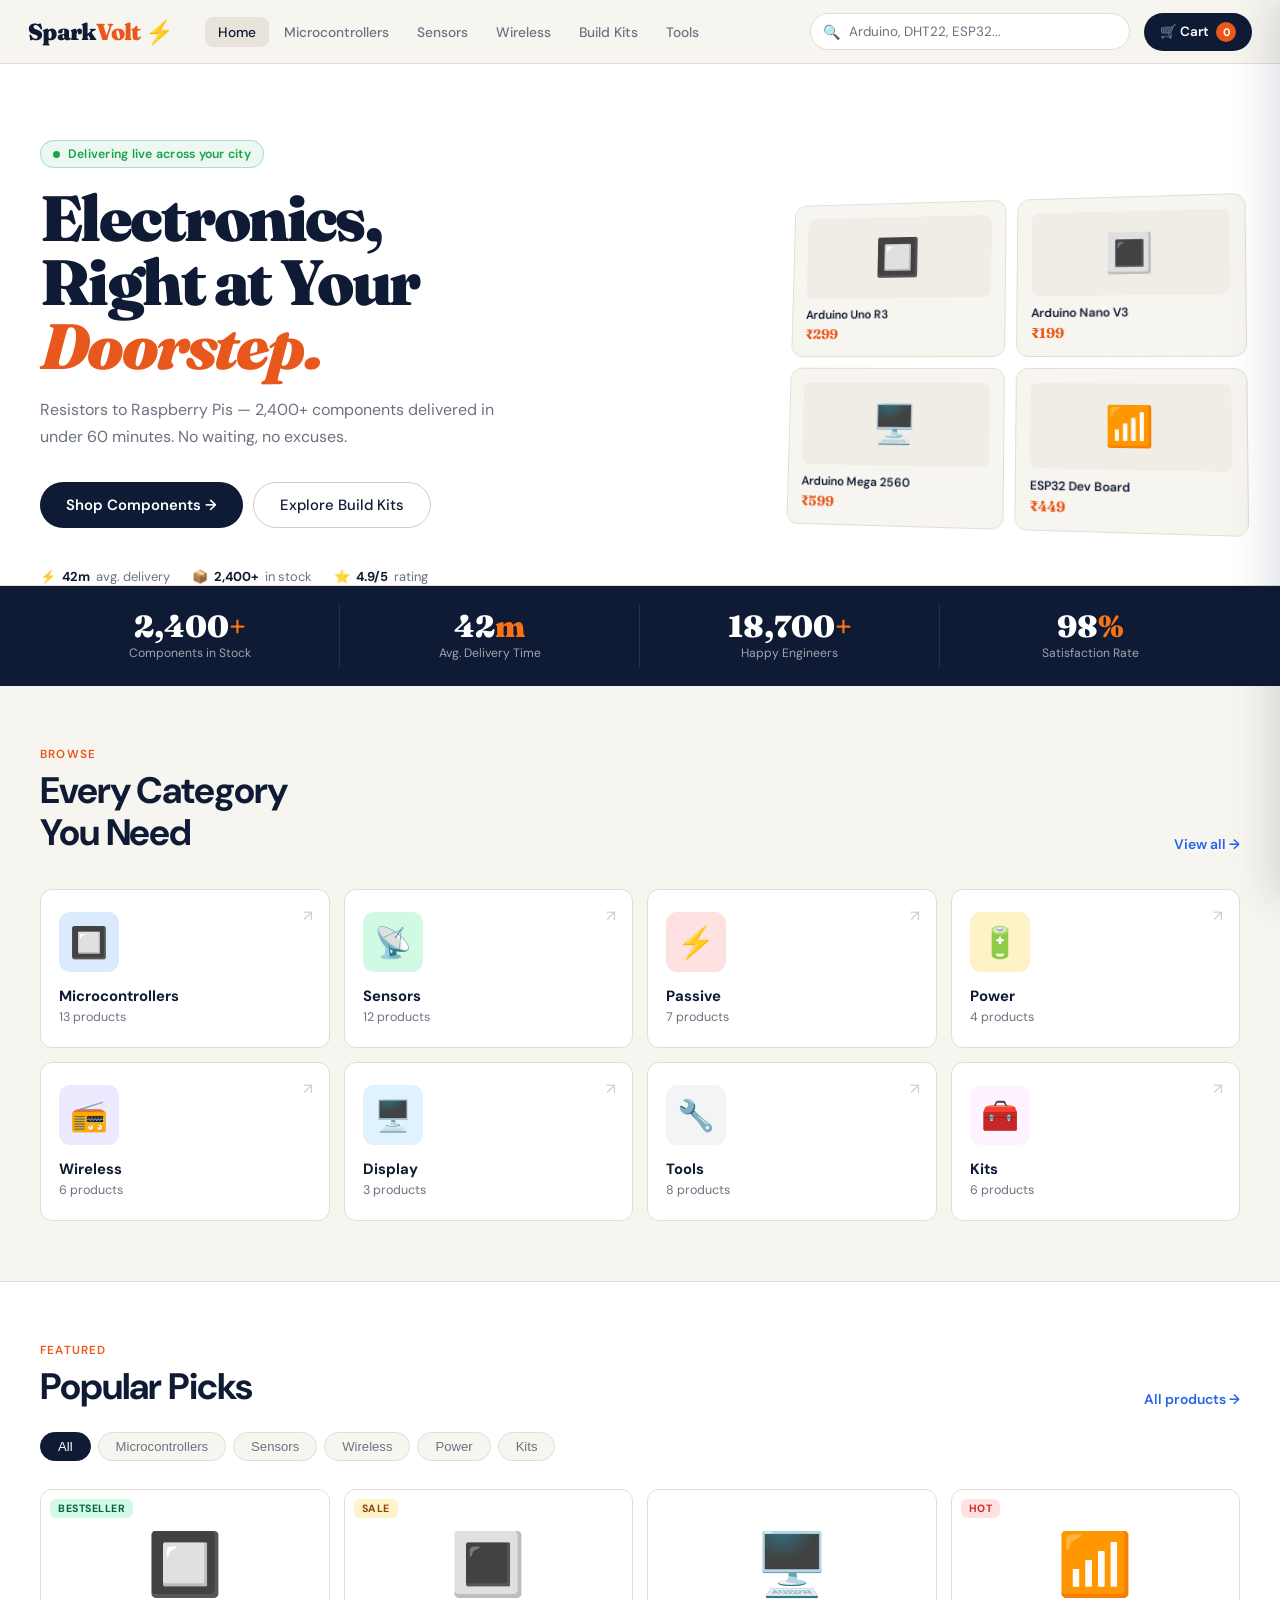
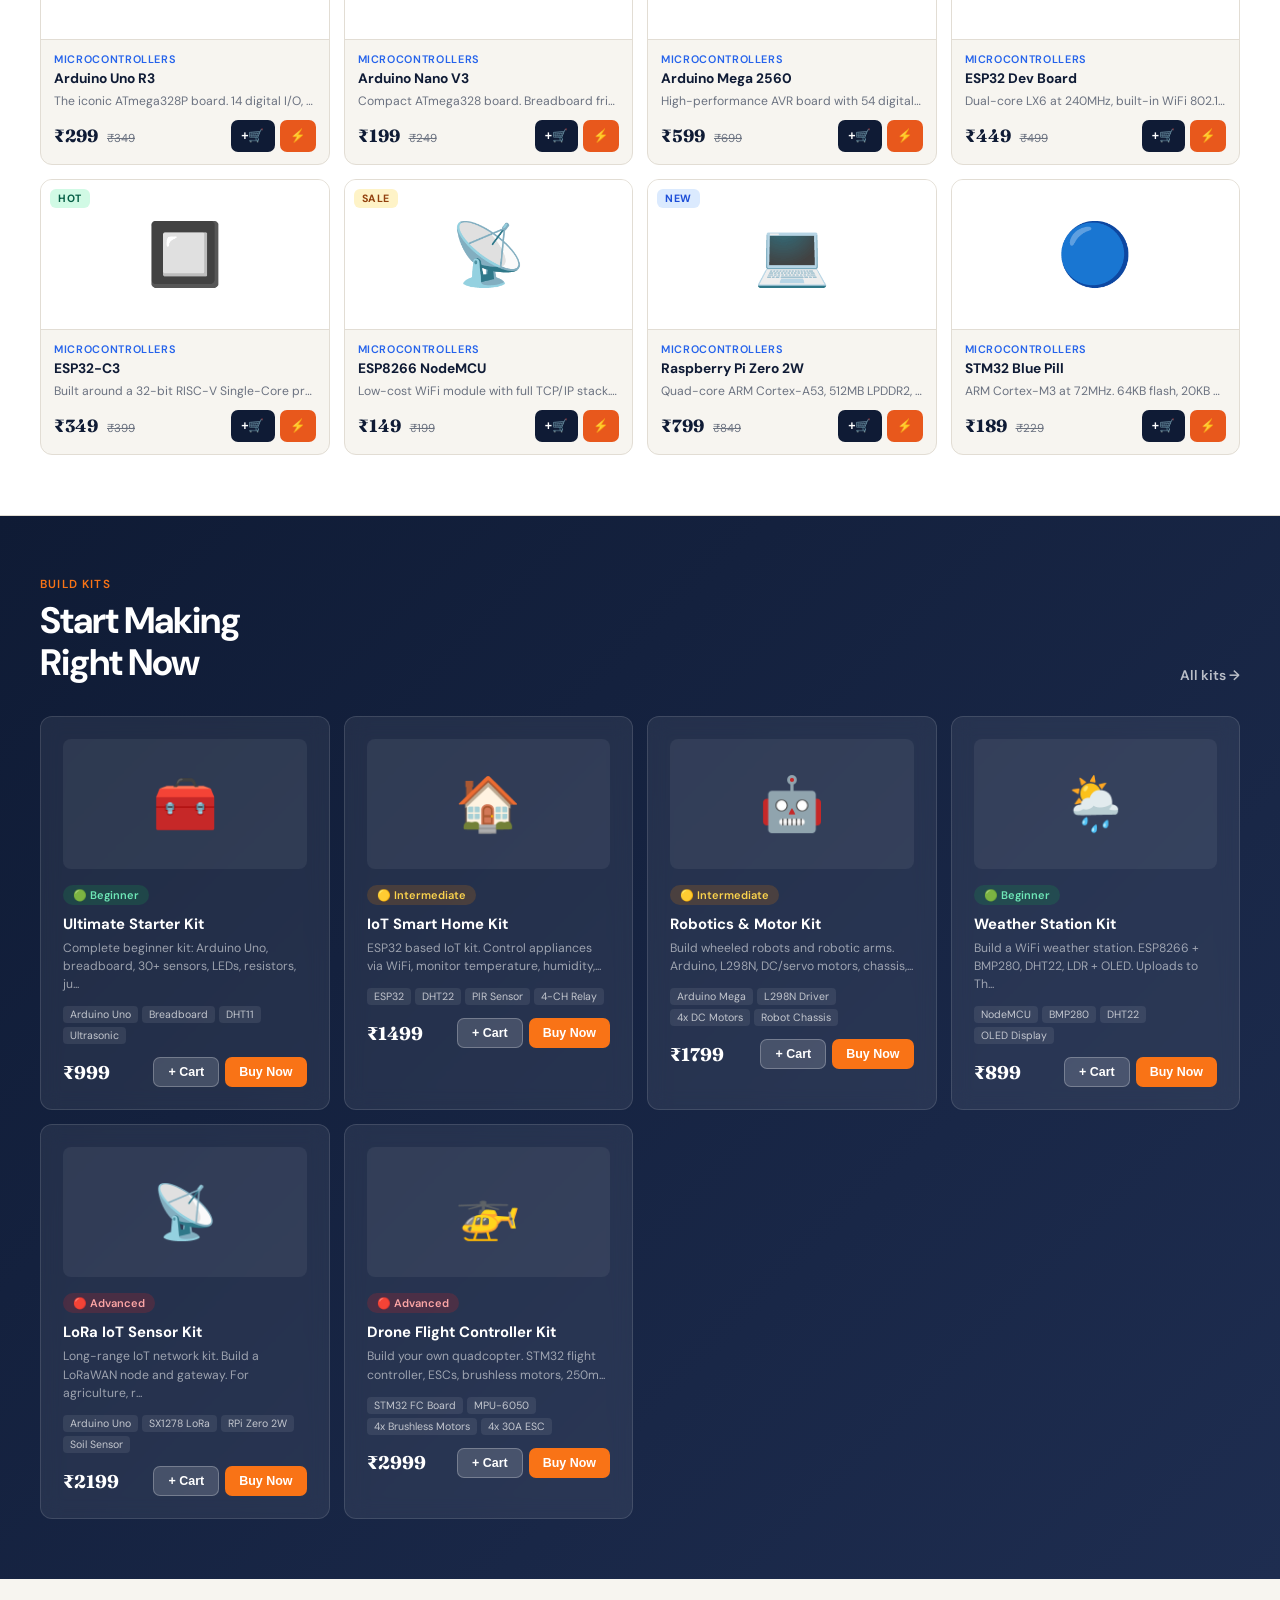
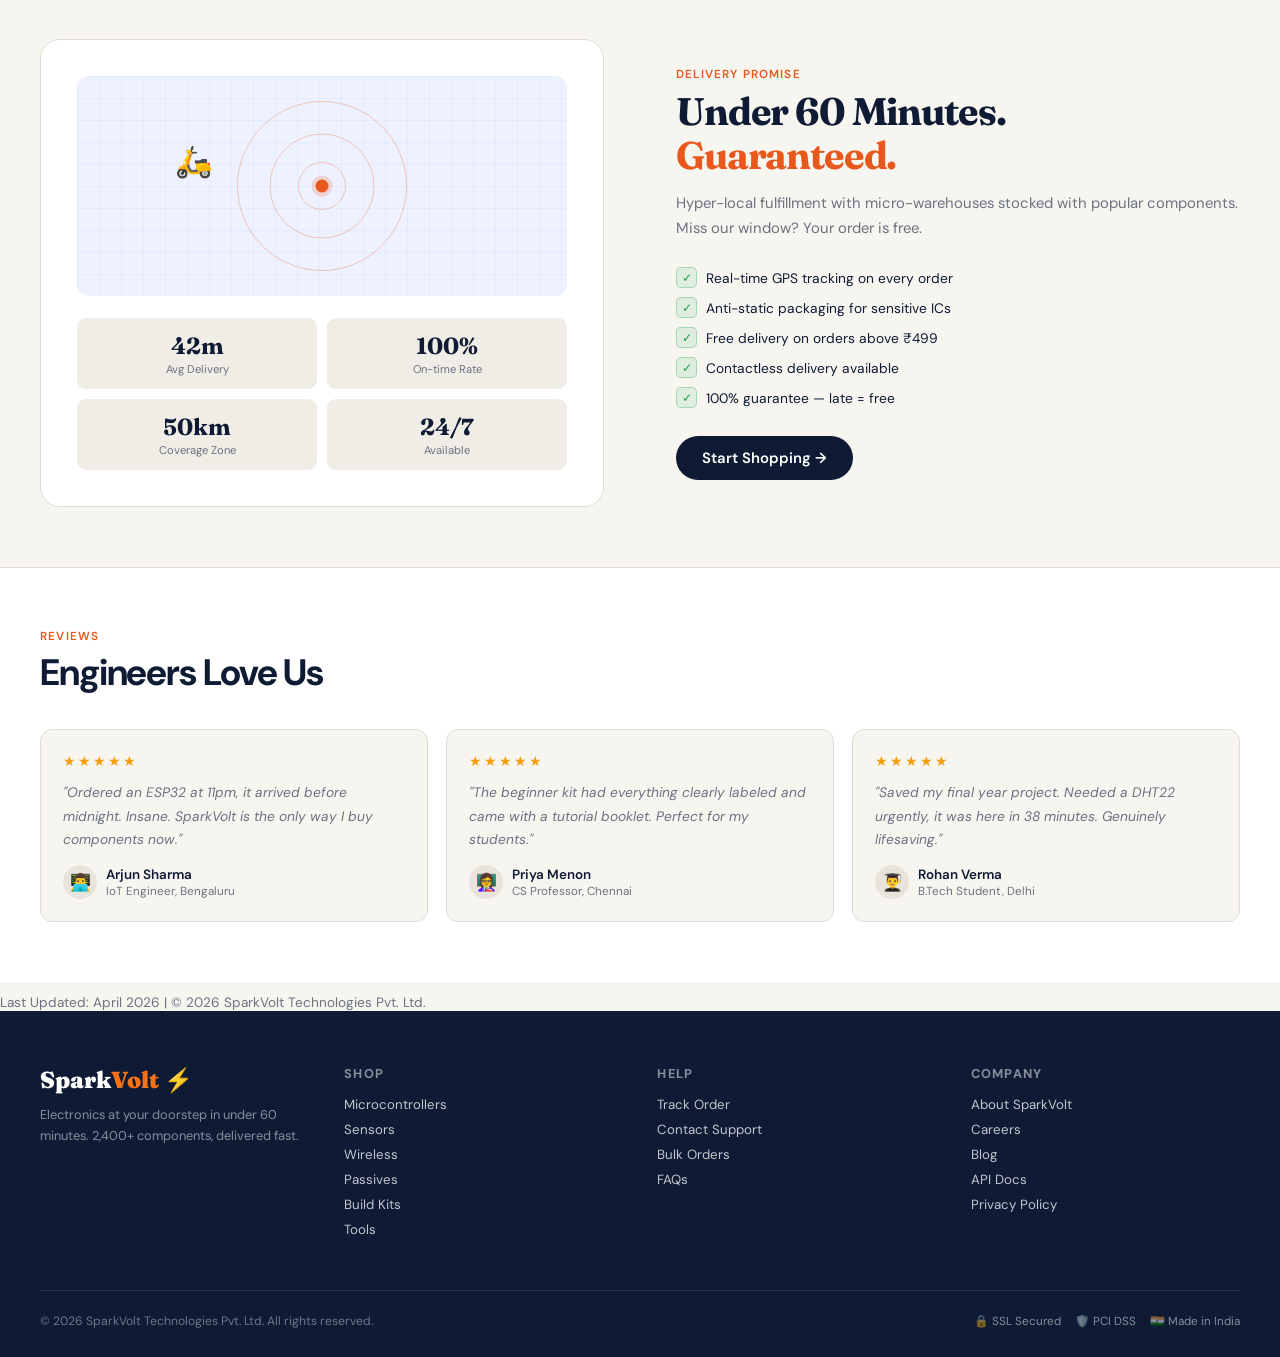
==== commit 4c41abd4: "Make code mobile Responsive" ====
--- a/index.html
+++ b/index.html
@@ -11,14 +11,14 @@
 
 <!-- ══ NAV ══ -->
 <nav id="mainNav">
-  <a class="nav-logo" onclick="showPage('home')">Spark<em>Volt</em> ⚡</a>
-  <div class="nav-links">
-    <a class="nav-link active" onclick="showPage('home')" id="nl-home">Home</a>
-    <a class="nav-link" onclick="showCatPage('Microcontrollers')" id="nl-mc">Microcontrollers</a>
-    <a class="nav-link" onclick="showCatPage('Sensors')" id="nl-sensors">Sensors</a>
-    <a class="nav-link" onclick="showCatPage('Wireless')" id="nl-wireless">Wireless</a>
-    <a class="nav-link" onclick="showCatPage('Kits')" id="nl-kits">Build Kits</a>
-    <a class="nav-link" onclick="showCatPage('Tools')" id="nl-tools">Tools</a>
+  <a class="nav-logo" onclick="navigateTo('home')">Spark<em>Volt</em> ⚡</a>
+  <div class="nav-links" id="navLinks">
+    <a class="nav-link active" onclick="navigateTo('home')" id="nl-home">Home</a>
+    <a class="nav-link" onclick="navigateTo('category', 'Microcontrollers')" id="nl-mc">Microcontrollers</a>
+    <a class="nav-link" onclick="navigateTo('category', 'Sensors')" id="nl-sensors">Sensors</a>
+    <a class="nav-link" onclick="navigateTo('category', 'Wireless')" id="nl-wireless">Wireless</a>
+    <a class="nav-link" onclick="navigateTo('category', 'Kits')" id="nl-kits">Build Kits</a>
+    <a class="nav-link" onclick="navigateTo('category', 'Tools')" id="nl-tools">Tools</a>
   </div>
   <div class="nav-search-wrap">
     <span class="nav-search-icon">🔍</span>
@@ -26,8 +26,16 @@
   </div>
   <div class="nav-actions">
     <button class="btn-cart" onclick="openCart()">🛒 Cart <span class="cart-badge" id="cartBadge">0</span></button>
+    <button class="hamburger" id="hamburger" onclick="toggleMobileMenu()">
+      <span></span>
+      <span></span>
+      <span></span>
+    </button>
   </div>
 </nav>
+
+<!-- Mobile Menu Overlay -->
+<div class="mobile-menu-overlay" id="mobileMenuOverlay" onclick="closeMobileMenu()"></div>
 
 <!-- ══ HOME PAGE ══ -->
 <div class="page active" id="page-home">
@@ -38,8 +46,8 @@
         <h1>Electronics,<br>Right at Your<br><em>Doorstep.</em></h1>
         <p class="hero-sub">Resistors to Raspberry Pis — 2,400+ components delivered in under 60 minutes. No waiting, no excuses.</p>
         <div class="hero-ctas">
-          <button class="btn-primary" onclick="showCatPage('all')">Shop Components →</button>
-          <button class="btn-secondary" onclick="showCatPage('Kits')">Explore Build Kits</button>
+          <button class="btn-primary" onclick="navigateTo('category', 'all')">Shop Components →</button>
+          <button class="btn-secondary" onclick="navigateTo('category', 'Kits')">Explore Build Kits</button>
         </div>
         <div class="hero-trust">
           <div class="trust-item">⚡ <strong>42m</strong> avg. delivery</div>
@@ -1030,6 +1038,13 @@
       <p style="margin:0;color:var(--muted);font-size:0.9rem">
         For any privacy concerns or questions, contact us at <strong style="color:var(--navy)">privacy@sparkvolt.in</strong>
       </p>
+    </div>
+  </div>
+</div>
+
+<script src="index.js"></script>
+</body>
+</html>
       <p style="margin:12px 0 0;color:var(--muted);font-size:0.85rem">
         Last Updated: April 2026 | © 2026 SparkVolt Technologies Pvt. Ltd.
       </p>
@@ -1085,4 +1100,4 @@
 </footer>
 <script src="index.js"></script>
 </body>
-</html>+</html>
--- a/index.css
+++ b/index.css
@@ -1,518 +1,3834 @@
 :root {
-  --bg:#f7f5f0; --surface:#ffffff; --surface2:#f0ede6; --surface3:#e8e4db;
-  --navy:#0f1b35; --navy2:#1e2d50; --navy3:#2e3f68;
-  --accent:#e8581c; --accent2:#2563eb; --green:#16a34a; --amber:#d97706;
-  --text:#0f1b35; --muted:#6b7280; --border:#e2ddd4; --border2:#d0ccc2;
-  --shadow:0 1px 3px rgba(15,27,53,.08),0 4px 16px rgba(15,27,53,.06);
-  --shadow-lg:0 8px 32px rgba(15,27,53,.12),0 2px 8px rgba(15,27,53,.08);
-  --radius:12px;
-}
-*,*::before,*::after{margin:0;padding:0;box-sizing:border-box}
-html{scroll-behavior:smooth}
-body{background:var(--bg);color:var(--text);font-family:'DM Sans',sans-serif;overflow-x:hidden}
-::-webkit-scrollbar{width:5px}::-webkit-scrollbar-track{background:var(--surface2)}::-webkit-scrollbar-thumb{background:var(--border2);border-radius:99px}
-h1,h2,h3,.display{font-family:'Fraunces',serif}
-.page{display:none;animation:pageIn .3s ease}
-.page.active{display:block}
-@keyframes pageIn{from{opacity:0;transform:translateY(10px)}to{opacity:1;transform:translateY(0)}}
-@keyframes blink{0%,100%{opacity:1}50%{opacity:.3}}
-@keyframes pop{from{transform:scale(0)}to{transform:scale(1)}}
-@keyframes scoot{0%,100%{transform:translate(0,0)}30%{transform:translate(60px,-15px)}60%{transform:translate(120px,10px)}80%{transform:translate(80px,25px)}}
-@keyframes mapPulse{0%{opacity:.6}100%{opacity:0;transform:translate(-50%,-50%) scale(1.1)}}
-@keyframes riderMove{0%{left:8%;top:60%}20%{left:25%;top:45%}40%{left:48%;top:30%}60%{left:65%;top:42%}80%{left:80%;top:55%}100%{left:8%;top:60%}}
-@keyframes fadeSlideUp{from{opacity:0;transform:translateY(8px)}to{opacity:1;transform:translateY(0)}}
-@keyframes pulse-ring{0%{transform:scale(.8);opacity:.8}100%{transform:scale(2.2);opacity:0}}
-@keyframes spin{to{transform:rotate(360deg)}}
+  --bg: #f7f5f0;
+  --surface: #ffffff;
+  --surface2: #f0ede6;
+  --surface3: #e8e4db;
+  --navy: #0f1b35;
+  --navy2: #1e2d50;
+  --navy3: #2e3f68;
+  --accent: #e8581c;
+  --accent2: #2563eb;
+  --green: #16a34a;
+  --amber: #d97706;
+  --text: #0f1b35;
+  --muted: #6b7280;
+  --border: #e2ddd4;
+  --border2: #d0ccc2;
+  --shadow: 0 1px 3px rgba(15, 27, 53, 0.08), 0 4px 16px rgba(15, 27, 53, 0.06);
+  --shadow-lg:
+    0 8px 32px rgba(15, 27, 53, 0.12), 0 2px 8px rgba(15, 27, 53, 0.08);
+  --radius: 12px;
+}
+*,
+*::before,
+*::after {
+  margin: 0;
+  padding: 0;
+  box-sizing: border-box;
+}
+html {
+  scroll-behavior: smooth;
+}
+body {
+  background: var(--bg);
+  color: var(--text);
+  font-family: "DM Sans", sans-serif;
+  overflow-x: hidden;
+}
+::-webkit-scrollbar {
+  width: 5px;
+}
+::-webkit-scrollbar-track {
+  background: var(--surface2);
+}
+::-webkit-scrollbar-thumb {
+  background: var(--border2);
+  border-radius: 99px;
+}
+h1,
+h2,
+h3,
+.display {
+  font-family: "Fraunces", serif;
+}
+.page {
+  display: none;
+  animation: pageIn 0.3s ease;
+}
+.page.active {
+  display: block;
+}
+@keyframes pageIn {
+  from {
+    opacity: 0;
+    transform: translateY(10px);
+  }
+  to {
+    opacity: 1;
+    transform: translateY(0);
+  }
+}
+@keyframes blink {
+  0%,
+  100% {
+    opacity: 1;
+  }
+  50% {
+    opacity: 0.3;
+  }
+}
+@keyframes pop {
+  from {
+    transform: scale(0);
+  }
+  to {
+    transform: scale(1);
+  }
+}
+@keyframes scoot {
+  0%,
+  100% {
+    transform: translate(0, 0);
+  }
+  30% {
+    transform: translate(60px, -15px);
+  }
+  60% {
+    transform: translate(120px, 10px);
+  }
+  80% {
+    transform: translate(80px, 25px);
+  }
+}
+@keyframes mapPulse {
+  0% {
+    opacity: 0.6;
+  }
+  100% {
+    opacity: 0;
+    transform: translate(-50%, -50%) scale(1.1);
+  }
+}
+@keyframes riderMove {
+  0% {
+    left: 8%;
+    top: 60%;
+  }
+  20% {
+    left: 25%;
+    top: 45%;
+  }
+  40% {
+    left: 48%;
+    top: 30%;
+  }
+  60% {
+    left: 65%;
+    top: 42%;
+  }
+  80% {
+    left: 80%;
+    top: 55%;
+  }
+  100% {
+    left: 8%;
+    top: 60%;
+  }
+}
+@keyframes fadeSlideUp {
+  from {
+    opacity: 0;
+    transform: translateY(8px);
+  }
+  to {
+    opacity: 1;
+    transform: translateY(0);
+  }
+}
+@keyframes pulse-ring {
+  0% {
+    transform: scale(0.8);
+    opacity: 0.8;
+  }
+  100% {
+    transform: scale(2.2);
+    opacity: 0;
+  }
+}
+@keyframes spin {
+  to {
+    transform: rotate(360deg);
+  }
+}
 
 /* ── NAV ── */
-nav{position:sticky;top:0;z-index:200;background:rgba(247,245,240,.95);backdrop-filter:blur(20px);border-bottom:1px solid var(--border);padding:0 28px;display:flex;align-items:center;height:64px;gap:0}
-.nav-logo{font-family:'Fraunces',serif;font-weight:900;font-size:1.45rem;color:var(--navy);letter-spacing:-.03em;cursor:pointer;margin-right:32px;flex-shrink:0;text-decoration:none}
-.nav-logo em{color:var(--accent);font-style:normal}
-.nav-links{display:flex;gap:2px;flex:1}
-.nav-link{padding:6px 13px;font-size:.86rem;font-weight:500;color:var(--muted);border-radius:8px;cursor:pointer;transition:all .15s;border:none;background:none;text-decoration:none;display:inline-block;white-space:nowrap}
-.nav-link:hover,.nav-link.active{color:var(--navy);background:var(--surface3)}
-.nav-search-wrap{flex:1;max-width:320px;position:relative;margin:0 14px}
-.nav-search-wrap input{width:100%;padding:9px 16px 9px 38px;background:var(--surface);border:1.5px solid var(--border);border-radius:99px;font-family:'DM Sans',sans-serif;font-size:.84rem;color:var(--text);outline:none;transition:all .2s}
-.nav-search-wrap input:focus{border-color:var(--accent2);box-shadow:0 0 0 3px rgba(37,99,235,.1)}
-.nav-search-wrap input::placeholder{color:var(--muted)}
-.nav-search-icon{position:absolute;left:13px;top:50%;transform:translateY(-50%);color:var(--muted);font-size:.88rem;pointer-events:none}
-.nav-actions{display:flex;gap:8px;align-items:center;flex-shrink:0}
-.btn-cart{display:flex;align-items:center;gap:7px;padding:9px 16px;background:var(--navy);color:#fff;border:none;border-radius:99px;cursor:pointer;font-family:'DM Sans',sans-serif;font-size:.84rem;font-weight:600;transition:all .2s}
-.btn-cart:hover{background:var(--navy2);transform:translateY(-1px);box-shadow:0 4px 12px rgba(15,27,53,.2)}
-.cart-badge{background:var(--accent);color:#fff;border-radius:99px;font-size:.68rem;font-weight:700;min-width:20px;height:20px;display:flex;align-items:center;justify-content:center;padding:0 5px}
-.btn-track-nav{display:flex;align-items:center;gap:6px;padding:9px 16px;background:rgba(22,163,74,.1);border:1.5px solid rgba(22,163,74,.3);color:var(--green);border-radius:99px;cursor:pointer;font-family:'DM Sans',sans-serif;font-size:.84rem;font-weight:600;transition:all .2s}
-.btn-track-nav:hover{background:rgba(22,163,74,.18)}
+nav {
+  position: sticky;
+  top: 0;
+  z-index: 200;
+  background: rgba(247, 245, 240, 0.95);
+  backdrop-filter: blur(20px);
+  border-bottom: 1px solid var(--border);
+  padding: 0 28px;
+  display: flex;
+  align-items: center;
+  height: 64px;
+  gap: 0;
+}
+.nav-logo {
+  font-family: "Fraunces", serif;
+  font-weight: 900;
+  font-size: 1.45rem;
+  color: var(--navy);
+  letter-spacing: -0.03em;
+  cursor: pointer;
+  margin-right: 32px;
+  flex-shrink: 0;
+  text-decoration: none;
+}
+.nav-logo em {
+  color: var(--accent);
+  font-style: normal;
+}
+.nav-links {
+  display: flex;
+  gap: 2px;
+  flex: 1;
+}
+.nav-link {
+  padding: 6px 13px;
+  font-size: 0.86rem;
+  font-weight: 500;
+  color: var(--muted);
+  border-radius: 8px;
+  cursor: pointer;
+  transition: all 0.15s;
+  border: none;
+  background: none;
+  text-decoration: none;
+  display: inline-block;
+  white-space: nowrap;
+}
+.nav-link:hover,
+.nav-link.active {
+  color: var(--navy);
+  background: var(--surface3);
+}
+.nav-search-wrap {
+  flex: 1;
+  max-width: 320px;
+  position: relative;
+  margin: 0 14px;
+}
+.nav-search-wrap input {
+  width: 100%;
+  padding: 9px 16px 9px 38px;
+  background: var(--surface);
+  border: 1.5px solid var(--border);
+  border-radius: 99px;
+  font-family: "DM Sans", sans-serif;
+  font-size: 0.84rem;
+  color: var(--text);
+  outline: none;
+  transition: all 0.2s;
+}
+.nav-search-wrap input:focus {
+  border-color: var(--accent2);
+  box-shadow: 0 0 0 3px rgba(37, 99, 235, 0.1);
+}
+.nav-search-wrap input::placeholder {
+  color: var(--muted);
+}
+.nav-search-icon {
+  position: absolute;
+  left: 13px;
+  top: 50%;
+  transform: translateY(-50%);
+  color: var(--muted);
+  font-size: 0.88rem;
+  pointer-events: none;
+}
+.nav-actions {
+  display: flex;
+  gap: 8px;
+  align-items: center;
+  flex-shrink: 0;
+}
+.btn-cart {
+  display: flex;
+  align-items: center;
+  gap: 7px;
+  padding: 9px 16px;
+  background: var(--navy);
+  color: #fff;
+  border: none;
+  border-radius: 99px;
+  cursor: pointer;
+  font-family: "DM Sans", sans-serif;
+  font-size: 0.84rem;
+  font-weight: 600;
+  transition: all 0.2s;
+}
+.btn-cart:hover {
+  background: var(--navy2);
+  transform: translateY(-1px);
+  box-shadow: 0 4px 12px rgba(15, 27, 53, 0.2);
+}
+.cart-badge {
+  background: var(--accent);
+  color: #fff;
+  border-radius: 99px;
+  font-size: 0.68rem;
+  font-weight: 700;
+  min-width: 20px;
+  height: 20px;
+  display: flex;
+  align-items: center;
+  justify-content: center;
+  padding: 0 5px;
+}
+.hamburger {
+  display: none;
+  flex-direction: column;
+  gap: 5px;
+  background: none;
+  border: none;
+  cursor: pointer;
+  padding: 8px;
+}
+.hamburger span {
+  width: 24px;
+  height: 2px;
+  background: var(--navy);
+  border-radius: 2px;
+  transition: all 0.3s;
+}
+.hamburger.active span:nth-child(1) {
+  transform: rotate(45deg) translate(11px, 11px);
+}
+.hamburger.active span:nth-child(2) {
+  opacity: 0;
+}
+.hamburger.active span:nth-child(3) {
+  transform: rotate(-45deg) translate(8px, -8px);
+}
+.mobile-menu-overlay {
+  display: none;
+  position: fixed;
+  inset: 0;
+  background: rgba(15, 27, 53, 0.4);
+  z-index: 199;
+  opacity: 0;
+  pointer-events: none;
+  transition: opacity 0.3s;
+  backdrop-filter: blur(4px);
+}
+.mobile-menu-overlay.open {
+  opacity: 1;
+  pointer-events: all;
+}
+
+/* ── MOBILE RESPONSIVE ── */
+@media (max-width: 1024px) {
+  nav {
+    padding: 0 20px;
+  }
+  .nav-logo {
+    margin-right: 20px;
+    font-size: 1.2rem;
+  }
+  .nav-search-wrap {
+    max-width: 240px;
+  }
+  .nav-links {
+    gap: 0px;
+  }
+  .nav-link {
+    padding: 5px 10px;
+    font-size: 0.78rem;
+  }
+}
+
+@media (max-width: 768px) {
+  nav {
+    height: 56px;
+    gap: 12px;
+  }
+  .nav-logo {
+    margin-right: auto;
+    font-size: 1.1rem;
+  }
+  .nav-search-wrap {
+    display: none;
+  }
+  .nav-links {
+    display: none;
+    position: fixed;
+    left: 0;
+    top: 56px;
+    width: 100%;
+    height: calc(100vh - 56px);
+    background: var(--bg);
+    flex-direction: column;
+    gap: 0;
+    z-index: 198;
+    overflow-y: auto;
+    padding: 12px 0;
+  }
+  .nav-links.open {
+    display: flex;
+  }
+  .nav-link {
+    padding: 14px 20px;
+    font-size: 0.9rem;
+    border-radius: 0;
+    border-bottom: 1px solid var(--border);
+  }
+  .nav-link.active {
+    background: var(--surface2);
+  }
+  .hamburger {
+    display: flex;
+  }
+  .nav-actions {
+    gap: 4px;
+  }
+  .btn-cart {
+    padding: 8px 12px;
+    font-size: 0.75rem;
+    gap: 4px;
+  }
+  .cart-badge {
+    min-width: 18px;
+    height: 18px;
+    font-size: 0.6rem;
+  }
+}
+
+@media (max-width: 640px) {
+  nav {
+    padding: 0 16px;
+  }
+  .nav-logo {
+    font-size: 1.05rem;
+    margin-right: auto;
+  }
+  .btn-cart {
+    padding: 9px 12px;
+    font-size: 0.75rem;
+  }
+}
 
 /* ── BUTTONS ── */
-.btn-primary{padding:12px 26px;background:var(--navy);color:#fff;border:none;border-radius:99px;font-family:'DM Sans',sans-serif;font-size:.93rem;font-weight:600;cursor:pointer;transition:all .2s;display:inline-flex;align-items:center;gap:7px}
-.btn-primary:hover{background:var(--navy2);transform:translateY(-2px);box-shadow:0 8px 24px rgba(15,27,53,.2)}
-.btn-secondary{padding:12px 26px;background:transparent;color:var(--navy);border:1.5px solid var(--border2);border-radius:99px;font-family:'DM Sans',sans-serif;font-size:.93rem;font-weight:500;cursor:pointer;transition:all .2s}
-.btn-secondary:hover{border-color:var(--navy);background:var(--surface3)}
-.btn-link{font-size:.87rem;color:var(--accent2);font-weight:600;cursor:pointer;background:none;border:none;padding:0;text-decoration:none;white-space:nowrap;transition:opacity .15s}
-.btn-link:hover{opacity:.7}
+.btn-primary {
+  padding: 12px 26px;
+  background: var(--navy);
+  color: #fff;
+  border: none;
+  border-radius: 99px;
+  font-family: "DM Sans", sans-serif;
+  font-size: 0.93rem;
+  font-weight: 600;
+  cursor: pointer;
+  transition: all 0.2s;
+  display: inline-flex;
+  align-items: center;
+  gap: 7px;
+}
+.btn-primary:hover {
+  background: var(--navy2);
+  transform: translateY(-2px);
+  box-shadow: 0 8px 24px rgba(15, 27, 53, 0.2);
+}
+.btn-primary:active {
+  transform: translateY(0);
+}
+.btn-secondary {
+  padding: 12px 26px;
+  background: transparent;
+  color: var(--navy);
+  border: 1.5px solid var(--border2);
+  border-radius: 99px;
+  font-family: "DM Sans", sans-serif;
+  font-size: 0.93rem;
+  font-weight: 500;
+  cursor: pointer;
+  transition: all 0.2s;
+}
+.btn-secondary:hover {
+  border-color: var(--navy);
+  background: var(--surface3);
+}
+.btn-link {
+  font-size: 0.87rem;
+  color: var(--accent2);
+  font-weight: 600;
+  cursor: pointer;
+  background: none;
+  border: none;
+  padding: 0;
+  text-decoration: none;
+  white-space: nowrap;
+  transition: opacity 0.15s;
+}
+.btn-link:hover {
+  opacity: 0.7;
+}
+
+@media (max-width: 768px) {
+  .btn-primary,
+  .btn-secondary {
+    padding: 11px 20px;
+    font-size: 0.88rem;
+  }
+}
+
+@media (max-width: 640px) {
+  .btn-primary,
+  .btn-secondary {
+    padding: 11px 18px;
+    font-size: 0.85rem;
+  }
+}
 
 /* ── HERO ── */
-.hero{background:var(--surface);padding:76px 28px 0;position:relative;overflow:hidden;border-bottom:1px solid var(--border)}
-.hero-inner{max-width:1200px;margin:0 auto;display:grid;grid-template-columns:1fr 460px;gap:56px;align-items:center}
-.hero-badge{display:inline-flex;align-items:center;gap:8px;background:rgba(22,163,74,.08);border:1px solid rgba(22,163,74,.3);color:var(--green);padding:5px 12px;border-radius:99px;font-size:.77rem;font-weight:600;letter-spacing:.02em;margin-bottom:18px}
-.live-dot{width:7px;height:7px;background:var(--green);border-radius:50%;animation:blink 1.4s ease infinite}
-.hero h1{font-size:clamp(2.6rem,5vw,4.2rem);font-weight:900;letter-spacing:-.04em;line-height:1;color:var(--navy);margin-bottom:18px}
-.hero h1 em{font-style:italic;color:var(--accent)}
-.hero-sub{font-size:1rem;color:var(--muted);line-height:1.7;max-width:460px;margin-bottom:32px}
-.hero-ctas{display:flex;gap:10px;flex-wrap:wrap;margin-bottom:40px}
-.hero-trust{display:flex;gap:22px;align-items:center}
-.trust-item{display:flex;align-items:center;gap:6px;font-size:.81rem;color:var(--muted)}
-.trust-item strong{color:var(--navy);font-weight:700}
-.hero-visual{position:relative}
-.hero-product-stack{display:grid;grid-template-columns:1fr 1fr;gap:11px;transform:perspective(800px) rotateY(-8deg) rotateX(4deg)}
-.hero-prod-card{background:var(--bg);border:1px solid var(--border);border-radius:var(--radius);padding:14px;transition:transform .3s;cursor:pointer}
-.hero-prod-card:hover{transform:translateY(-4px)}
-.hpc-img{width:100%;height:84px;background:var(--surface2);border-radius:8px;display:flex;align-items:center;justify-content:center;font-size:2.4rem;margin-bottom:9px}
-.hpc-name{font-size:.76rem;font-weight:600;color:var(--navy);margin-bottom:3px}
-.hpc-price{font-size:.88rem;font-weight:700;color:var(--accent);font-family:'Fraunces',serif}
+.hero {
+  background: var(--surface);
+  padding: 76px 28px 0;
+  position: relative;
+  overflow: hidden;
+  border-bottom: 1px solid var(--border);
+}
+.hero-inner {
+  max-width: 1200px;
+  margin: 0 auto;
+  display: grid;
+  grid-template-columns: 1fr 460px;
+  gap: 56px;
+  align-items: center;
+}
+.hero-badge {
+  display: inline-flex;
+  align-items: center;
+  gap: 8px;
+  background: rgba(22, 163, 74, 0.08);
+  border: 1px solid rgba(22, 163, 74, 0.3);
+  color: var(--green);
+  padding: 5px 12px;
+  border-radius: 99px;
+  font-size: 0.77rem;
+  font-weight: 600;
+  letter-spacing: 0.02em;
+  margin-bottom: 18px;
+}
+.live-dot {
+  width: 7px;
+  height: 7px;
+  background: var(--green);
+  border-radius: 50%;
+  animation: blink 1.4s ease infinite;
+}
+.hero h1 {
+  font-size: clamp(2.6rem, 5vw, 4.2rem);
+  font-weight: 900;
+  letter-spacing: -0.04em;
+  line-height: 1;
+  color: var(--navy);
+  margin-bottom: 18px;
+}
+.hero h1 em {
+  font-style: italic;
+  color: var(--accent);
+}
+.hero-sub {
+  font-size: 1rem;
+  color: var(--muted);
+  line-height: 1.7;
+  max-width: 460px;
+  margin-bottom: 32px;
+}
+.hero-ctas {
+  display: flex;
+  gap: 10px;
+  flex-wrap: wrap;
+  margin-bottom: 40px;
+}
+.hero-trust {
+  display: flex;
+  gap: 22px;
+  align-items: center;
+}
+.trust-item {
+  display: flex;
+  align-items: center;
+  gap: 6px;
+  font-size: 0.81rem;
+  color: var(--muted);
+}
+.trust-item strong {
+  color: var(--navy);
+  font-weight: 700;
+}
+.hero-visual {
+  position: relative;
+}
+.hero-product-stack {
+  display: grid;
+  grid-template-columns: 1fr 1fr;
+  gap: 11px;
+  transform: perspective(800px) rotateY(-8deg) rotateX(4deg);
+}
+.hero-prod-card {
+  background: var(--bg);
+  border: 1px solid var(--border);
+  border-radius: var(--radius);
+  padding: 14px;
+  transition: transform 0.3s;
+  cursor: pointer;
+}
+.hero-prod-card:hover {
+  transform: translateY(-4px);
+}
+.hpc-img {
+  width: 100%;
+  height: 84px;
+  background: var(--surface2);
+  border-radius: 8px;
+  display: flex;
+  align-items: center;
+  justify-content: center;
+  font-size: 2.4rem;
+  margin-bottom: 9px;
+}
+.hpc-name {
+  font-size: 0.76rem;
+  font-weight: 600;
+  color: var(--navy);
+  margin-bottom: 3px;
+}
+.hpc-price {
+  font-size: 0.88rem;
+  font-weight: 700;
+  color: var(--accent);
+  font-family: "Fraunces", serif;
+}
+
+@media (max-width: 1024px) {
+  .hero-inner {
+    grid-template-columns: 1fr 300px;
+    gap: 40px;
+    padding: 0;
+  }
+  .hero {
+    padding: 60px 20px 0;
+  }
+  .hero h1 {
+    font-size: clamp(2rem, 4vw, 3rem);
+  }
+  .hero-sub {
+    font-size: 0.9rem;
+  }
+  .hero-trust {
+    gap: 16px;
+    flex-wrap: wrap;
+  }
+  .trust-item {
+    font-size: 0.75rem;
+  }
+}
+
+@media (max-width: 768px) {
+  .hero {
+    padding: 32px 16px 0;
+  }
+  .hero-inner {
+    grid-template-columns: 1fr;
+    gap: 20px;
+  }
+  .hero h1 {
+    font-size: clamp(1.6rem, 4vw, 2.2rem);
+    margin-bottom: 12px;
+  }
+  .hero-sub {
+    font-size: 0.82rem;
+    margin-bottom: 16px;
+    line-height: 1.5;
+  }
+  .hero-ctas {
+    flex-direction: column;
+    gap: 8px;
+    margin-bottom: 20px;
+  }
+  .hero-ctas button {
+    width: 100%;
+    justify-content: center;
+    padding: 10px 16px;
+  }
+  .hero-trust {
+    flex-direction: row;
+    gap: 10px;
+    align-items: flex-start;
+    flex-wrap: wrap;
+    font-size: 0.75rem;
+  }
+  .trust-item {
+    gap: 4px;
+  }
+  .hero-visual {
+    display: none;
+  }
+}
+
+@media (max-width: 640px) {
+  .hero {
+    padding: 24px 18px 0;
+  }
+  .hero-badge {
+    font-size: 0.7rem;
+    padding: 4px 10px;
+  }
+  .hero h1 {
+    font-size: clamp(1.5rem, 4vw, 1.9rem);
+  }
+  .hero-sub {
+    font-size: 0.8rem;
+  }
+}
 
 /* ── STATS ── */
-.stats-strip{background:var(--navy);color:#fff;padding:18px 28px}
-.stats-inner{max-width:1200px;margin:0 auto;display:grid;grid-template-columns:repeat(4,1fr);gap:0;text-align:center}
-.stat-item{padding:7px 0;border-right:1px solid rgba(255,255,255,.1)}
-.stat-item:last-child{border-right:none}
-.stat-num{font-family:'Fraunces',serif;font-size:1.9rem;font-weight:900;color:#fff;line-height:1}
-.stat-num .acc{color:#f97316}
-.stat-lbl{font-size:.76rem;color:rgba(255,255,255,.6);margin-top:3px}
+.stats-strip {
+  background: var(--navy);
+  color: #fff;
+  padding: 18px 28px;
+}
+.stats-inner {
+  max-width: 1200px;
+  margin: 0 auto;
+  display: grid;
+  grid-template-columns: repeat(4, 1fr);
+  gap: 0;
+  text-align: center;
+}
+.stat-item {
+  padding: 7px 0;
+  border-right: 1px solid rgba(255, 255, 255, 0.1);
+}
+.stat-item:last-child {
+  border-right: none;
+}
+.stat-num {
+  font-family: "Fraunces", serif;
+  font-size: 1.9rem;
+  font-weight: 900;
+  color: #fff;
+  line-height: 1;
+}
+.stat-num .acc {
+  color: #f97316;
+}
+.stat-lbl {
+  font-size: 0.76rem;
+  color: rgba(255, 255, 255, 0.6);
+  margin-top: 3px;
+}
+
+@media (max-width: 1024px) {
+  .stats-strip {
+    padding: 12px 16px;
+  }
+  .stat-num {
+    font-size: 1.5rem;
+  }
+  .stat-lbl {
+    font-size: 0.68rem;
+  }
+}
+
+@media (max-width: 768px) {
+  .stats-strip {
+    padding: 10px 12px;
+  }
+  .stats-inner {
+    grid-template-columns: repeat(2, 1fr);
+    gap: 0;
+  }
+  .stat-item {
+    padding: 8px 0;
+    border-right: 1px solid rgba(255, 255, 255, 0.1);
+    border-bottom: 1px solid rgba(255, 255, 255, 0.1);
+  }
+  .stat-item:nth-child(2) {
+    border-right: none;
+  }
+  .stat-item:nth-child(3) {
+    border-bottom: none;
+  }
+  .stat-item:nth-child(4) {
+    border-right: none;
+    border-bottom: none;
+  }
+  .stat-num {
+    font-size: 1.3rem;
+  }
+  .stat-lbl {
+    font-size: 0.65rem;
+    margin-top: 2px;
+  }
+}
+
+@media (max-width: 640px) {
+  .stats-strip {
+    display: none;
+  }
+}
 
 /* ── SECTIONS ── */
-.section{padding:60px 28px}
-.section-header{max-width:1200px;margin:0 auto 36px;display:flex;align-items:flex-end;justify-content:space-between}
-.section-eyebrow{font-size:.73rem;font-weight:600;color:var(--accent);text-transform:uppercase;letter-spacing:.1em;margin-bottom:7px}
-.section-title{font-size:clamp(1.7rem,3vw,2.3rem);font-weight:700;color:var(--navy);letter-spacing:-.03em;line-height:1.15}
+.section {
+  padding: 60px 28px;
+}
+.section-header {
+  max-width: 1200px;
+  margin: 0 auto 36px;
+  display: flex;
+  align-items: flex-end;
+  justify-content: space-between;
+}
+.section-eyebrow {
+  font-size: 0.73rem;
+  font-weight: 600;
+  color: var(--accent);
+  text-transform: uppercase;
+  letter-spacing: 0.1em;
+  margin-bottom: 7px;
+}
+.section-title {
+  font-size: clamp(1.7rem, 3vw, 2.3rem);
+  font-weight: 700;
+  color: var(--navy);
+  letter-spacing: -0.03em;
+  line-height: 1.15;
+}
+
+@media (max-width: 1024px) {
+  .section {
+    padding: 40px 20px;
+  }
+  .section-header {
+    margin-bottom: 24px;
+  }
+}
+
+@media (max-width: 768px) {
+  .section {
+    padding: 28px 14px;
+  }
+  .section-header {
+    flex-direction: column;
+    align-items: flex-start;
+    margin-bottom: 16px;
+    gap: 8px;
+  }
+  .section-eyebrow {
+    font-size: 0.68rem;
+    margin-bottom: 4px;
+  }
+  .section-title {
+    font-size: clamp(1.3rem, 3vw, 1.8rem);
+    margin-bottom: 4px;
+  }
+  .btn-link {
+    font-size: 0.78rem;
+  }
+}
+
+@media (max-width: 640px) {
+  .section {
+    padding: 18px 16px;
+  }
+  .section-header {
+    margin-bottom: 12px;
+  }
+  .section-title {
+    font-size: clamp(1.2rem, 3vw, 1.6rem);
+  }
+}
 
 /* ── CATEGORY GRID ── */
-.cat-grid{max-width:1200px;margin:0 auto;display:grid;grid-template-columns:repeat(4,1fr);gap:14px}
-.cat-card{background:var(--surface);border:1.5px solid var(--border);border-radius:var(--radius);padding:22px 18px;cursor:pointer;transition:all .2s;position:relative;overflow:hidden}
-.cat-card:hover{transform:translateY(-4px);box-shadow:var(--shadow-lg);border-color:var(--border2)}
-.cat-img{width:60px;height:60px;border-radius:11px;display:flex;align-items:center;justify-content:center;font-size:1.9rem;margin-bottom:14px}
-.cat-name{font-weight:700;font-size:.93rem;color:var(--navy);margin-bottom:3px}
-.cat-count{font-size:.78rem;color:var(--muted)}
-.cat-arrow{position:absolute;top:16px;right:16px;color:var(--border2);font-size:.95rem;transition:all .2s}
-.cat-card:hover .cat-arrow{color:var(--navy);transform:translate(2px,-2px)}
+.cat-grid {
+  max-width: 1200px;
+  margin: 0 auto;
+  display: grid;
+  grid-template-columns: repeat(4, 1fr);
+  gap: 14px;
+}
+.cat-card {
+  background: var(--surface);
+  border: 1.5px solid var(--border);
+  border-radius: var(--radius);
+  padding: 22px 18px;
+  cursor: pointer;
+  transition: all 0.2s;
+  position: relative;
+  overflow: hidden;
+}
+.cat-card:hover {
+  transform: translateY(-4px);
+  box-shadow: var(--shadow-lg);
+  border-color: var(--border2);
+}
+.cat-img {
+  width: 60px;
+  height: 60px;
+  border-radius: 11px;
+  display: flex;
+  align-items: center;
+  justify-content: center;
+  font-size: 1.9rem;
+  margin-bottom: 14px;
+}
+.cat-name {
+  font-weight: 700;
+  font-size: 0.93rem;
+  color: var(--navy);
+  margin-bottom: 3px;
+}
+.cat-count {
+  font-size: 0.78rem;
+  color: var(--muted);
+}
+.cat-arrow {
+  position: absolute;
+  top: 16px;
+  right: 16px;
+  color: var(--border2);
+  font-size: 0.95rem;
+  transition: all 0.2s;
+}
+.cat-card:hover .cat-arrow {
+  color: var(--navy);
+  transform: translate(2px, -2px);
+}
+
+@media (max-width: 1024px) {
+  .cat-grid {
+    grid-template-columns: repeat(3, 1fr);
+  }
+}
+
+@media (max-width: 768px) {
+  .cat-grid {
+    grid-template-columns: repeat(2, 1fr);
+    gap: 12px;
+  }
+  .cat-card {
+    padding: 16px 14px;
+  }
+  .cat-img {
+    width: 50px;
+    height: 50px;
+    font-size: 1.6rem;
+    margin-bottom: 10px;
+  }
+  .cat-name {
+    font-size: 0.84rem;
+  }
+  .cat-count {
+    font-size: 0.7rem;
+  }
+}
+
+@media (max-width: 640px) {
+  .cat-grid {
+    display: flex;
+    gap: 10px;
+    overflow-x: auto;
+    padding: 12px 0;
+    margin: 0 -16px;
+    scroll-behavior: smooth;
+    -webkit-overflow-scrolling: touch;
+    width: calc(100% + 32px);
+  }
+  .cat-grid::-webkit-scrollbar {
+    height: 3px;
+  }
+  .cat-grid::-webkit-scrollbar-track {
+    background: transparent;
+  }
+  .cat-grid::-webkit-scrollbar-thumb {
+    background: var(--border2);
+    border-radius: 2px;
+  }
+  .cat-card {
+    flex: 0 0 calc(45% - 5px);
+    padding: 12px 10px;
+    margin: 0;
+  }
+  .cat-img {
+    width: 40px;
+    height: 40px;
+    font-size: 1.3rem;
+    margin-bottom: 8px;
+  }
+  .cat-name {
+    font-size: 0.75rem;
+  }
+  .cat-count {
+    font-size: 0.65rem;
+  }
+}
 
 /* ── PRODUCT GRID ── */
-.products-section{background:var(--surface);border-top:1px solid var(--border);border-bottom:1px solid var(--border)}
-.filters{display:flex;gap:7px;margin-bottom:28px;flex-wrap:wrap}
-.filter-pill{padding:6px 17px;border-radius:99px;font-size:.82rem;font-weight:500;border:1.5px solid var(--border);color:var(--muted);background:var(--bg);cursor:pointer;transition:all .15s}
-.filter-pill.active,.filter-pill:hover{background:var(--navy);color:#fff;border-color:var(--navy)}
-.prod-grid{max-width:1200px;margin:0 auto;display:grid;grid-template-columns:repeat(4,1fr);gap:14px}
+.products-section {
+  background: var(--surface);
+  border-top: 1px solid var(--border);
+  border-bottom: 1px solid var(--border);
+}
+.filters {
+  display: flex;
+  gap: 7px;
+  margin-bottom: 28px;
+  flex-wrap: wrap;
+}
+.filter-pill {
+  padding: 6px 17px;
+  border-radius: 99px;
+  font-size: 0.82rem;
+  font-weight: 500;
+  border: 1.5px solid var(--border);
+  color: var(--muted);
+  background: var(--bg);
+  cursor: pointer;
+  transition: all 0.15s;
+}
+.filter-pill.active,
+.filter-pill:hover {
+  background: var(--navy);
+  color: #fff;
+  border-color: var(--navy);
+}
+.prod-grid {
+  max-width: 1200px;
+  margin: 0 auto;
+  display: grid;
+  grid-template-columns: repeat(4, 1fr);
+  gap: 14px;
+}
+
+@media (max-width: 1024px) {
+  .prod-grid {
+    grid-template-columns: repeat(3, 1fr);
+  }
+}
+
+@media (max-width: 768px) {
+  .prod-grid {
+    grid-template-columns: repeat(2, 1fr);
+    gap: 12px;
+  }
+  .filters {
+    gap: 6px;
+    margin-bottom: 20px;
+  }
+  .filter-pill {
+    padding: 6px 14px;
+    font-size: 0.77rem;
+  }
+}
+
+@media (max-width: 640px) {
+  .products-section {
+    background: var(--surface);
+    border-top: 1px solid var(--border);
+    border-bottom: 1px solid var(--border);
+    padding: 12px 0;
+  }
+  .prod-grid {
+    grid-template-columns: repeat(2, 1fr);
+    gap: 10px;
+    padding: 0 16px;
+  }
+  .filters {
+    gap: 6px;
+    margin-bottom: 12px;
+    overflow-x: auto;
+    padding: 0 16px;
+    scroll-behavior: smooth;
+  }
+  .filters::-webkit-scrollbar {
+    height: 2px;
+  }
+  .filters::-webkit-scrollbar-track {
+    background: transparent;
+  }
+  .filters::-webkit-scrollbar-thumb {
+    background: var(--border);
+    border-radius: 2px;
+  }
+  .filter-pill {
+    padding: 6px 12px;
+    font-size: 0.7rem;
+    flex-shrink: 0;
+  }
+}
 
 /* ── PRODUCT CARD ── */
-.prod-card{background:var(--bg);border:1.5px solid var(--border);border-radius:var(--radius);overflow:hidden;cursor:pointer;transition:all .25s;position:relative}
-.prod-card:hover{transform:translateY(-5px);box-shadow:var(--shadow-lg);border-color:var(--border2)}
-.prod-card-img{height:150px;background:var(--surface);display:flex;align-items:center;justify-content:center;position:relative;overflow:hidden;border-bottom:1px solid var(--border)}
-.prod-emoji{font-size:3.8rem}
-.prod-badge{position:absolute;top:9px;left:9px;padding:3px 8px;border-radius:6px;font-size:.66rem;font-weight:700;text-transform:uppercase;letter-spacing:.05em}
-.badge-hot{background:#fee2e2;color:#dc2626}
-.badge-new{background:#dbeafe;color:#1d4ed8}
-.badge-sale{background:#fef3c7;color:#92400e}
-.badge-pop{background:#d1fae5;color:#065f46}
-.prod-card-body{padding:12px 13px}
-.prod-cat-tag{font-size:.68rem;font-weight:600;color:var(--accent2);text-transform:uppercase;letter-spacing:.06em;margin-bottom:4px}
-.prod-name{font-weight:700;font-size:.86rem;color:var(--navy);margin-bottom:4px;line-height:1.3}
-.prod-desc-short{font-size:.76rem;color:var(--muted);line-height:1.5;margin-bottom:10px;white-space:nowrap;overflow:hidden;text-overflow:ellipsis}
+.prod-card {
+  background: var(--bg);
+  border: 1.5px solid var(--border);
+  border-radius: var(--radius);
+  overflow: hidden;
+  cursor: pointer;
+  transition: all 0.25s;
+  position: relative;
+}
+.prod-card:hover {
+  transform: translateY(-5px);
+  box-shadow: var(--shadow-lg);
+  border-color: var(--border2);
+}
+.prod-card-img {
+  height: 150px;
+  background: var(--surface);
+  display: flex;
+  align-items: center;
+  justify-content: center;
+  position: relative;
+  overflow: hidden;
+  border-bottom: 1px solid var(--border);
+}
+.prod-emoji {
+  font-size: 3.8rem;
+}
+.prod-badge {
+  position: absolute;
+  top: 9px;
+  left: 9px;
+  padding: 3px 8px;
+  border-radius: 6px;
+  font-size: 0.66rem;
+  font-weight: 700;
+  text-transform: uppercase;
+  letter-spacing: 0.05em;
+}
+.badge-hot {
+  background: #fee2e2;
+  color: #dc2626;
+}
+.badge-new {
+  background: #dbeafe;
+  color: #1d4ed8;
+}
+.badge-sale {
+  background: #fef3c7;
+  color: #92400e;
+}
+.badge-pop {
+  background: #d1fae5;
+  color: #065f46;
+}
+.prod-card-body {
+  padding: 12px 13px;
+}
+.prod-cat-tag {
+  font-size: 0.68rem;
+  font-weight: 600;
+  color: var(--accent2);
+  text-transform: uppercase;
+  letter-spacing: 0.06em;
+  margin-bottom: 4px;
+}
+.prod-name {
+  font-weight: 700;
+  font-size: 0.86rem;
+  color: var(--navy);
+  margin-bottom: 4px;
+  line-height: 1.3;
+}
+.prod-desc-short {
+  font-size: 0.76rem;
+  color: var(--muted);
+  line-height: 1.5;
+  margin-bottom: 10px;
+  white-space: nowrap;
+  overflow: hidden;
+  text-overflow: ellipsis;
+}
 
 /* CARD FOOTER with Add/Buy toggle */
-.prod-footer{display:flex;align-items:center;justify-content:space-between;gap:8px}
-.prod-price{font-family:'Fraunces',serif;font-size:1.1rem;font-weight:700;color:var(--navy)}
-.prod-price-orig{font-size:.72rem;color:var(--muted);text-decoration:line-through;margin-left:5px;font-family:'DM Sans',sans-serif;font-weight:400}
-.card-action-btns{display:flex;gap:5px;flex-shrink:0}
-.btn-add{height:32px;padding:0 10px;background:var(--navy);color:#fff;border:none;border-radius:7px;cursor:pointer;font-size:.78rem;font-weight:600;display:flex;align-items:center;gap:4px;transition:all .15s;white-space:nowrap}
-.btn-add:hover{background:var(--navy2);transform:scale(1.04)}
-.btn-add.added{background:var(--green)}
-.btn-buy-now{height:32px;padding:0 10px;background:var(--accent);color:#fff;border:none;border-radius:7px;cursor:pointer;font-size:.78rem;font-weight:600;display:flex;align-items:center;gap:4px;transition:all .15s;white-space:nowrap}
-.btn-buy-now:hover{background:#d44e16;transform:scale(1.04)}
+.prod-footer {
+  display: flex;
+  align-items: center;
+  justify-content: space-between;
+  gap: 8px;
+}
+.prod-price {
+  font-family: "Fraunces", serif;
+  font-size: 1.1rem;
+  font-weight: 700;
+  color: var(--navy);
+}
+.prod-price-orig {
+  font-size: 0.72rem;
+  color: var(--muted);
+  text-decoration: line-through;
+  margin-left: 5px;
+  font-family: "DM Sans", sans-serif;
+  font-weight: 400;
+}
+.card-action-btns {
+  display: flex;
+  gap: 5px;
+  flex-shrink: 0;
+}
+.btn-add {
+  height: 32px;
+  padding: 0 10px;
+  background: var(--navy);
+  color: #fff;
+  border: none;
+  border-radius: 7px;
+  cursor: pointer;
+  font-size: 0.78rem;
+  font-weight: 600;
+  display: flex;
+  align-items: center;
+  gap: 4px;
+  transition: all 0.15s;
+  white-space: nowrap;
+}
+.btn-add:hover {
+  background: var(--navy2);
+  transform: scale(1.04);
+}
+.btn-add.added {
+  background: var(--green);
+}
+.btn-buy-now {
+  height: 32px;
+  padding: 0 10px;
+  background: var(--accent);
+  color: #fff;
+  border: none;
+  border-radius: 7px;
+  cursor: pointer;
+  font-size: 0.78rem;
+  font-weight: 600;
+  display: flex;
+  align-items: center;
+  gap: 4px;
+  transition: all 0.15s;
+  white-space: nowrap;
+}
+.btn-buy-now:hover {
+  background: #d44e16;
+  transform: scale(1.04);
+}
+
+@media (max-width: 768px) {
+  .prod-card-img {
+    height: 120px;
+  }
+  .prod-emoji {
+    font-size: 3rem;
+  }
+  .prod-card-body {
+    padding: 10px 10px;
+  }
+  .prod-cat-tag {
+    font-size: 0.62rem;
+    margin-bottom: 2px;
+  }
+  .prod-name {
+    font-size: 0.78rem;
+    margin-bottom: 2px;
+  }
+  .prod-desc-short {
+    font-size: 0.7rem;
+    margin-bottom: 6px;
+    display: none;
+  }
+  .prod-price {
+    font-size: 0.95rem;
+  }
+  .btn-add,
+  .btn-buy-now {
+    height: 28px;
+    padding: 0 8px;
+    font-size: 0.7rem;
+  }
+}
+
+@media (max-width: 640px) {
+  .prod-card-img {
+    height: 120px;
+  }
+  .prod-emoji {
+    font-size: 2.8rem;
+  }
+  .prod-card-body {
+    padding: 10px 11px;
+  }
+  .prod-cat-tag {
+    font-size: 0.62rem;
+  }
+  .prod-name {
+    font-size: 0.77rem;
+  }
+  .prod-price {
+    font-size: 0.9rem;
+  }
+  .btn-add,
+  .btn-buy-now {
+    height: 28px;
+    padding: 0 8px;
+    font-size: 0.68rem;
+    gap: 3px;
+  }
+}
 
 /* ── KITS SECTION ── */
-.kits-section{background:linear-gradient(135deg,var(--navy) 0%,var(--navy2) 100%)}
-.kits-section .section-eyebrow{color:#f97316}
-.kits-section .section-title{color:#fff}
-.kits-section .section-header{margin-bottom:32px}
-.kits-section .btn-link{color:rgba(255,255,255,.7)}
-.kits-section .btn-link:hover{color:#fff}
-.kit-card{background:rgba(255,255,255,.07);border:1px solid rgba(255,255,255,.12);border-radius:var(--radius);padding:22px;cursor:pointer;transition:all .25s;backdrop-filter:blur(10px)}
-.kit-card:hover{background:rgba(255,255,255,.13);transform:translateY(-4px);border-color:rgba(255,255,255,.22)}
-.kit-card-img{height:130px;background:rgba(255,255,255,.06);border-radius:8px;display:flex;align-items:center;justify-content:center;font-size:3.3rem;margin-bottom:14px}
-.kit-difficulty{display:inline-flex;align-items:center;gap:5px;font-size:.69rem;font-weight:600;padding:3px 10px;border-radius:99px;margin-bottom:9px}
-.diff-beginner{background:rgba(22,163,74,.2);color:#6ee7b7}
-.diff-intermediate{background:rgba(217,119,6,.2);color:#fcd34d}
-.diff-advanced{background:rgba(220,38,38,.2);color:#fca5a5}
-.kit-name{font-weight:700;font-size:.93rem;color:#fff;margin-bottom:5px}
-.kit-desc{font-size:.76rem;color:rgba(255,255,255,.55);line-height:1.5;margin-bottom:13px}
-.kit-includes{display:flex;flex-wrap:wrap;gap:4px;margin-bottom:13px}
-.kit-tag{font-size:.66rem;background:rgba(255,255,255,.08);color:rgba(255,255,255,.7);padding:2px 7px;border-radius:4px}
-.kit-footer{display:flex;align-items:center;justify-content:space-between;gap:8px}
-.kit-price{font-family:'Fraunces',serif;font-size:1.15rem;font-weight:700;color:#fff}
-.kit-footer-btns{display:flex;gap:6px}
-.btn-kit-add{padding:7px 14px;background:rgba(255,255,255,.15);color:#fff;border:1px solid rgba(255,255,255,.25);border-radius:7px;font-size:.78rem;font-weight:600;cursor:pointer;transition:all .15s}
-.btn-kit-add:hover{background:rgba(255,255,255,.25)}
-.btn-kit-buy{padding:7px 14px;background:#f97316;color:#fff;border:none;border-radius:7px;font-size:.78rem;font-weight:600;cursor:pointer;transition:all .15s}
-.btn-kit-buy:hover{background:#ea7012}
+.kits-section {
+  background: linear-gradient(135deg, var(--navy) 0%, var(--navy2) 100%);
+}
+.kits-section .section-eyebrow {
+  color: #f97316;
+}
+.kits-section .section-title {
+  color: #fff;
+}
+.kits-section .section-header {
+  margin-bottom: 32px;
+}
+.kits-section .btn-link {
+  color: rgba(255, 255, 255, 0.7);
+}
+.kits-section .btn-link:hover {
+  color: #fff;
+}
+.kit-card {
+  background: rgba(255, 255, 255, 0.07);
+  border: 1px solid rgba(255, 255, 255, 0.12);
+  border-radius: var(--radius);
+  padding: 22px;
+  cursor: pointer;
+  transition: all 0.25s;
+  backdrop-filter: blur(10px);
+}
+.kit-card:hover {
+  background: rgba(255, 255, 255, 0.13);
+  transform: translateY(-4px);
+  border-color: rgba(255, 255, 255, 0.22);
+}
+.kit-card-img {
+  height: 130px;
+  background: rgba(255, 255, 255, 0.06);
+  border-radius: 8px;
+  display: flex;
+  align-items: center;
+  justify-content: center;
+  font-size: 3.3rem;
+  margin-bottom: 14px;
+}
+.kit-difficulty {
+  display: inline-flex;
+  align-items: center;
+  gap: 5px;
+  font-size: 0.69rem;
+  font-weight: 600;
+  padding: 3px 10px;
+  border-radius: 99px;
+  margin-bottom: 9px;
+}
+.diff-beginner {
+  background: rgba(22, 163, 74, 0.2);
+  color: #6ee7b7;
+}
+.diff-intermediate {
+  background: rgba(217, 119, 6, 0.2);
+  color: #fcd34d;
+}
+.diff-advanced {
+  background: rgba(220, 38, 38, 0.2);
+  color: #fca5a5;
+}
+.kit-name {
+  font-weight: 700;
+  font-size: 0.93rem;
+  color: #fff;
+  margin-bottom: 5px;
+}
+.kit-desc {
+  font-size: 0.76rem;
+  color: rgba(255, 255, 255, 0.55);
+  line-height: 1.5;
+  margin-bottom: 13px;
+}
+.kit-includes {
+  display: flex;
+  flex-wrap: wrap;
+  gap: 4px;
+  margin-bottom: 13px;
+}
+.kit-tag {
+  font-size: 0.66rem;
+  background: rgba(255, 255, 255, 0.08);
+  color: rgba(255, 255, 255, 0.7);
+  padding: 2px 7px;
+  border-radius: 4px;
+}
+.kit-footer {
+  display: flex;
+  align-items: center;
+  justify-content: space-between;
+  gap: 8px;
+}
+.kit-price {
+  font-family: "Fraunces", serif;
+  font-size: 1.15rem;
+  font-weight: 700;
+  color: #fff;
+}
+.kit-footer-btns {
+  display: flex;
+  gap: 6px;
+}
+.btn-kit-add {
+  padding: 7px 14px;
+  background: rgba(255, 255, 255, 0.15);
+  color: #fff;
+  border: 1px solid rgba(255, 255, 255, 0.25);
+  border-radius: 7px;
+  font-size: 0.78rem;
+  font-weight: 600;
+  cursor: pointer;
+  transition: all 0.15s;
+}
+.btn-kit-add:hover {
+  background: rgba(255, 255, 255, 0.25);
+}
+.btn-kit-buy {
+  padding: 7px 14px;
+  background: #f97316;
+  color: #fff;
+  border: none;
+  border-radius: 7px;
+  font-size: 0.78rem;
+  font-weight: 600;
+  cursor: pointer;
+  transition: all 0.15s;
+}
+.btn-kit-buy:hover {
+  background: #ea7012;
+}
+
+@media (max-width: 768px) {
+  .kits-section {
+    padding: 20px 14px;
+  }
+  .kit-card {
+    padding: 16px;
+    margin-bottom: 8px;
+  }
+  .kit-card-img {
+    height: 100px;
+    font-size: 2.5rem;
+    margin-bottom: 10px;
+  }
+  .kit-name {
+    font-size: 0.82rem;
+    margin-bottom: 4px;
+  }
+  .kit-desc {
+    font-size: 0.7rem;
+    margin-bottom: 8px;
+    display: -webkit-box;
+    -webkit-line-clamp: 2;
+    -webkit-box-orient: vertical;
+    overflow: hidden;
+  }
+  .kit-includes {
+    gap: 3px;
+    margin-bottom: 8px;
+  }
+  .kit-tag {
+    font-size: 0.6rem;
+    padding: 2px 6px;
+  }
+  .kit-price {
+    font-size: 0.95rem;
+  }
+  .btn-kit-add,
+  .btn-kit-buy {
+    padding: 6px 10px;
+    font-size: 0.7rem;
+  }
+}
+
+@media (max-width: 640px) {
+  .kit-card {
+    padding: 14px;
+    margin-bottom: 8px;
+  }
+  .kit-card-img {
+    height: 100px;
+    font-size: 2.2rem;
+    margin-bottom: 10px;
+  }
+  .kit-name {
+    font-size: 0.8rem;
+  }
+  .kit-desc {
+    font-size: 0.68rem;
+    margin-bottom: 8px;
+    -webkit-line-clamp: 2;
+  }
+  .kits-section .cat-grid {
+    display: flex;
+    gap: 12px;
+    overflow-x: auto;
+    padding: 12px 0;
+    margin: 0 -16px;
+    width: calc(100% + 32px);
+    -webkit-overflow-scrolling: touch;
+  }
+  .kits-section .cat-card {
+    flex: 0 0 calc(60% - 6px);
+    padding: 12px;
+    margin: 0;
+  }
+}
 
 /* ── DELIVERY ── */
-.delivery-section{background:var(--bg)}
-.delivery-inner{max-width:1200px;margin:0 auto;display:grid;grid-template-columns:1fr 1fr;gap:72px;align-items:center}
-.delivery-visual{background:var(--surface);border:1.5px solid var(--border);border-radius:20px;padding:36px;position:relative;overflow:hidden}
-.delivery-map{height:220px;background:#eef2ff;border-radius:12px;position:relative;overflow:hidden;display:flex;align-items:center;justify-content:center;margin-bottom:22px}
-.map-bg{position:absolute;inset:0;background-image:linear-gradient(rgba(37,99,235,.05) 1px,transparent 1px),linear-gradient(90deg,rgba(37,99,235,.05) 1px,transparent 1px);background-size:22px 22px}
-.map-dot{width:13px;height:13px;background:var(--accent);border-radius:50%;position:absolute;top:50%;left:50%;transform:translate(-50%,-50%);box-shadow:0 0 0 4px rgba(232,88,28,.2);z-index:2}
-.map-ring{position:absolute;top:50%;left:50%;transform:translate(-50%,-50%);border:1.5px solid rgba(232,88,28,.3);border-radius:50%;animation:mapPulse 2s ease infinite}
-.map-ring:nth-child(2){width:48px;height:48px;animation-delay:0s}
-.map-ring:nth-child(3){width:105px;height:105px;animation-delay:.5s}
-.map-ring:nth-child(4){width:170px;height:170px;animation-delay:1s}
-.map-scooter{font-size:1.9rem;position:absolute;top:30%;left:20%;animation:scoot 5s ease-in-out infinite;z-index:2}
-.delivery-stats{display:grid;grid-template-columns:1fr 1fr;gap:10px}
-.del-stat{background:var(--surface2);border-radius:9px;padding:13px;text-align:center}
-.del-stat-num{font-family:'Fraunces',serif;font-size:1.45rem;font-weight:700;color:var(--navy)}
-.del-stat-lbl{font-size:.7rem;color:var(--muted);margin-top:2px}
-.delivery-info h2{font-size:clamp(1.7rem,3vw,2.5rem);color:var(--navy);margin-bottom:14px;letter-spacing:-.03em;line-height:1.15}
-.delivery-info h2 em{color:var(--accent);font-style:normal}
-.delivery-info p{font-size:.93rem;color:var(--muted);line-height:1.7;margin-bottom:26px}
-.delivery-features{list-style:none;display:flex;flex-direction:column;gap:9px;margin-bottom:28px}
-.delivery-features li{display:flex;align-items:center;gap:9px;font-size:.86rem;color:var(--text)}
-.check{width:21px;height:21px;background:rgba(22,163,74,.1);border:1px solid rgba(22,163,74,.3);border-radius:5px;color:var(--green);font-size:.73rem;display:flex;align-items:center;justify-content:center;flex-shrink:0}
+.delivery-section {
+  background: var(--bg);
+}
+.delivery-inner {
+  max-width: 1200px;
+  margin: 0 auto;
+  display: grid;
+  grid-template-columns: 1fr 1fr;
+  gap: 72px;
+  align-items: center;
+}
+.delivery-visual {
+  background: var(--surface);
+  border: 1.5px solid var(--border);
+  border-radius: 20px;
+  padding: 36px;
+  position: relative;
+  overflow: hidden;
+}
+.delivery-map {
+  height: 220px;
+  background: #eef2ff;
+  border-radius: 12px;
+  position: relative;
+  overflow: hidden;
+  display: flex;
+  align-items: center;
+  justify-content: center;
+  margin-bottom: 22px;
+}
+.map-bg {
+  position: absolute;
+  inset: 0;
+  background-image:
+    linear-gradient(rgba(37, 99, 235, 0.05) 1px, transparent 1px),
+    linear-gradient(90deg, rgba(37, 99, 235, 0.05) 1px, transparent 1px);
+  background-size: 22px 22px;
+}
+.map-dot {
+  width: 13px;
+  height: 13px;
+  background: var(--accent);
+  border-radius: 50%;
+  position: absolute;
+  top: 50%;
+  left: 50%;
+  transform: translate(-50%, -50%);
+  box-shadow: 0 0 0 4px rgba(232, 88, 28, 0.2);
+  z-index: 2;
+}
+.map-ring {
+  position: absolute;
+  top: 50%;
+  left: 50%;
+  transform: translate(-50%, -50%);
+  border: 1.5px solid rgba(232, 88, 28, 0.3);
+  border-radius: 50%;
+  animation: mapPulse 2s ease infinite;
+}
+.map-ring:nth-child(2) {
+  width: 48px;
+  height: 48px;
+  animation-delay: 0s;
+}
+.map-ring:nth-child(3) {
+  width: 105px;
+  height: 105px;
+  animation-delay: 0.5s;
+}
+.map-ring:nth-child(4) {
+  width: 170px;
+  height: 170px;
+  animation-delay: 1s;
+}
+.map-scooter {
+  font-size: 1.9rem;
+  position: absolute;
+  top: 30%;
+  left: 20%;
+  animation: scoot 5s ease-in-out infinite;
+  z-index: 2;
+}
+.delivery-stats {
+  display: grid;
+  grid-template-columns: 1fr 1fr;
+  gap: 10px;
+}
+.del-stat {
+  background: var(--surface2);
+  border-radius: 9px;
+  padding: 13px;
+  text-align: center;
+}
+.del-stat-num {
+  font-family: "Fraunces", serif;
+  font-size: 1.45rem;
+  font-weight: 700;
+  color: var(--navy);
+}
+.del-stat-lbl {
+  font-size: 0.7rem;
+  color: var(--muted);
+  margin-top: 2px;
+}
+.delivery-info h2 {
+  font-size: clamp(1.7rem, 3vw, 2.5rem);
+  color: var(--navy);
+  margin-bottom: 14px;
+  letter-spacing: -0.03em;
+  line-height: 1.15;
+}
+.delivery-info h2 em {
+  color: var(--accent);
+  font-style: normal;
+}
+.delivery-info p {
+  font-size: 0.93rem;
+  color: var(--muted);
+  line-height: 1.7;
+  margin-bottom: 26px;
+}
+.delivery-features {
+  list-style: none;
+  display: flex;
+  flex-direction: column;
+  gap: 9px;
+  margin-bottom: 28px;
+}
+.delivery-features li {
+  display: flex;
+  align-items: center;
+  gap: 9px;
+  font-size: 0.86rem;
+  color: var(--text);
+}
+.check {
+  width: 21px;
+  height: 21px;
+  background: rgba(22, 163, 74, 0.1);
+  border: 1px solid rgba(22, 163, 74, 0.3);
+  border-radius: 5px;
+  color: var(--green);
+  font-size: 0.73rem;
+  display: flex;
+  align-items: center;
+  justify-content: center;
+  flex-shrink: 0;
+}
+
+@media (max-width: 1024px) {
+  .delivery-inner {
+    gap: 40px;
+    padding: 0;
+  }
+  .delivery-visual {
+    padding: 24px;
+  }
+  .delivery-map {
+    height: 180px;
+    margin-bottom: 14px;
+  }
+  .delivery-stats {
+    gap: 8px;
+  }
+  .del-stat {
+    padding: 10px;
+  }
+  .del-stat-num {
+    font-size: 1.2rem;
+  }
+  .delivery-info h2 {
+    font-size: clamp(1.4rem, 3vw, 2rem);
+  }
+  .delivery-info p {
+    font-size: 0.85rem;
+    margin-bottom: 16px;
+  }
+  .delivery-features {
+    gap: 6px;
+    margin-bottom: 16px;
+  }
+  .delivery-features li {
+    font-size: 0.8rem;
+    gap: 6px;
+  }
+}
+
+@media (max-width: 768px) {
+  .delivery-inner {
+    grid-template-columns: 1fr;
+    gap: 28px;
+    align-items: start;
+  }
+  .delivery-visual {
+    padding: 18px;
+    border-radius: 14px;
+  }
+  .delivery-map {
+    height: 140px;
+    margin-bottom: 10px;
+    border-radius: 10px;
+  }
+  .delivery-stats {
+    grid-template-columns: 1fr 1fr;
+    gap: 6px;
+  }
+  .del-stat {
+    padding: 9px;
+    border-radius: 8px;
+  }
+  .del-stat-num {
+    font-size: 1rem;
+  }
+  .del-stat-lbl {
+    font-size: 0.65rem;
+    margin-top: 1px;
+  }
+  .delivery-info h2 {
+    font-size: clamp(1.2rem, 3vw, 1.6rem);
+    margin-bottom: 10px;
+  }
+  .delivery-info p {
+    font-size: 0.8rem;
+    margin-bottom: 12px;
+    line-height: 1.5;
+  }
+  .delivery-features {
+    gap: 4px;
+    margin-bottom: 12px;
+  }
+  .delivery-features li {
+    font-size: 0.75rem;
+    gap: 6px;
+    justify-content: space-between;
+  }
+  .check {
+    width: 18px;
+    height: 18px;
+    font-size: 0.65rem;
+  }
+}
+
+@media (max-width: 640px) {
+  .delivery-section {
+    display: none;
+  }
+}
 
 /* ── REVIEWS ── */
-.testimonials-section{background:var(--surface);border-top:1px solid var(--border)}
-.reviews-grid{max-width:1200px;margin:0 auto;display:grid;grid-template-columns:repeat(3,1fr);gap:18px}
-.review-card{background:var(--bg);border:1.5px solid var(--border);border-radius:var(--radius);padding:22px}
-.review-stars{color:#f59e0b;font-size:.88rem;margin-bottom:11px;letter-spacing:2px}
-.review-text{font-size:.86rem;color:var(--muted);line-height:1.7;margin-bottom:14px;font-style:italic}
-.review-author{display:flex;align-items:center;gap:9px}
-.review-avatar{width:34px;height:34px;border-radius:99px;background:var(--surface3);display:flex;align-items:center;justify-content:center;font-size:1.05rem}
-.review-name{font-weight:600;font-size:.84rem;color:var(--navy)}
-.review-role{font-size:.73rem;color:var(--muted)}
+.testimonials-section {
+  background: var(--surface);
+  border-top: 1px solid var(--border);
+}
+.reviews-grid {
+  max-width: 1200px;
+  margin: 0 auto;
+  display: grid;
+  grid-template-columns: repeat(3, 1fr);
+  gap: 18px;
+}
+.review-card {
+  background: var(--bg);
+  border: 1.5px solid var(--border);
+  border-radius: var(--radius);
+  padding: 22px;
+}
+.review-stars {
+  color: #f59e0b;
+  font-size: 0.88rem;
+  margin-bottom: 11px;
+  letter-spacing: 2px;
+}
+.review-text {
+  font-size: 0.86rem;
+  color: var(--muted);
+  line-height: 1.7;
+  margin-bottom: 14px;
+  font-style: italic;
+}
+.review-author {
+  display: flex;
+  align-items: center;
+  gap: 9px;
+}
+.review-avatar {
+  width: 34px;
+  height: 34px;
+  border-radius: 99px;
+  background: var(--surface3);
+  display: flex;
+  align-items: center;
+  justify-content: center;
+  font-size: 1.05rem;
+}
+.review-name {
+  font-weight: 600;
+  font-size: 0.84rem;
+  color: var(--navy);
+}
+.review-role {
+  font-size: 0.73rem;
+  color: var(--muted);
+}
 
 /* ── PAGE HEADER ── */
-.page-header{background:var(--surface);border-bottom:1px solid var(--border);padding:44px 28px 28px}
-.page-header-inner{max-width:1200px;margin:0 auto}
-.breadcrumb{font-size:.79rem;color:var(--muted);margin-bottom:14px;display:flex;align-items:center;gap:5px}
-.breadcrumb a{color:var(--muted);cursor:pointer;text-decoration:none}
-.breadcrumb a:hover{color:var(--navy)}
-.breadcrumb .sep{color:var(--border2)}
-.page-header h1{font-size:clamp(1.9rem,4vw,2.9rem);font-weight:700;color:var(--navy);letter-spacing:-.04em;margin-bottom:6px}
-.page-header p{color:var(--muted);font-size:.93rem}
+.page-header {
+  background: var(--surface);
+  border-bottom: 1px solid var(--border);
+  padding: 44px 28px 28px;
+}
+.page-header-inner {
+  max-width: 1200px;
+  margin: 0 auto;
+}
+.breadcrumb {
+  font-size: 0.79rem;
+  color: var(--muted);
+  margin-bottom: 14px;
+  display: flex;
+  align-items: center;
+  gap: 5px;
+}
+.breadcrumb a {
+  color: var(--muted);
+  cursor: pointer;
+  text-decoration: none;
+}
+.breadcrumb a:hover {
+  color: var(--navy);
+}
+.breadcrumb .sep {
+  color: var(--border2);
+}
+.page-header h1 {
+  font-size: clamp(1.9rem, 4vw, 2.9rem);
+  font-weight: 700;
+  color: var(--navy);
+  letter-spacing: -0.04em;
+  margin-bottom: 6px;
+}
+.page-header p {
+  color: var(--muted);
+  font-size: 0.93rem;
+}
+
+@media (max-width: 1024px) {
+  .page-header {
+    padding: 32px 20px 20px;
+  }
+  .page-header h1 {
+    font-size: clamp(1.6rem, 3vw, 2.2rem);
+  }
+  .page-header p {
+    font-size: 0.85rem;
+  }
+}
+
+@media (max-width: 768px) {
+  .page-header {
+    padding: 20px 14px 14px;
+  }
+  .breadcrumb {
+    font-size: 0.7rem;
+    margin-bottom: 8px;
+    gap: 3px;
+  }
+  .page-header h1 {
+    font-size: clamp(1.3rem, 3vw, 1.8rem);
+    margin-bottom: 3px;
+  }
+  .page-header p {
+    font-size: 0.78rem;
+    margin-top: 2px;
+  }
+}
+
+@media (max-width: 640px) {
+  .page-header {
+    padding: 18px 16px 12px;
+  }
+  .breadcrumb {
+    font-size: 0.68rem;
+  }
+  .page-header h1 {
+    font-size: clamp(1.3rem, 3vw, 1.7rem);
+  }
+  .page-header p {
+    font-size: 0.76rem;
+  }
+}
 
 /* ── CATEGORY PAGE ── */
-.cat-page-layout{max-width:1200px;margin:0 auto;padding:28px;display:grid;grid-template-columns:230px 1fr;gap:28px}
-.sidebar{position:sticky;top:92px;align-self:start}
-.sidebar-card{background:var(--surface);border:1.5px solid var(--border);border-radius:var(--radius);overflow:hidden;margin-bottom:14px}
-.sidebar-title{padding:13px 17px;font-weight:700;font-size:.84rem;color:var(--navy);border-bottom:1px solid var(--border)}
-.sidebar-item{padding:9px 17px;font-size:.84rem;cursor:pointer;color:var(--muted);transition:all .15s;display:flex;align-items:center;justify-content:space-between}
-.sidebar-item:hover,.sidebar-item.active{background:var(--surface2);color:var(--navy);font-weight:600}
-.sidebar-item span{font-size:.73rem;background:var(--surface2);padding:2px 6px;border-radius:99px}
-.sidebar-item.active span{background:var(--navy);color:#fff}
-.price-range-wrap{padding:13px 17px}
-.price-range-wrap label{font-size:.79rem;color:var(--muted);display:block;margin-bottom:9px}
-.price-range-wrap input[type=range]{width:100%;accent-color:var(--navy)}
-.price-display{display:flex;justify-content:space-between;font-size:.76rem;color:var(--muted);margin-top:5px}
-.cat-products-grid{display:grid;grid-template-columns:repeat(3,1fr);gap:14px}
-.sort-row{display:flex;align-items:center;justify-content:space-between;margin-bottom:18px}
-.sort-row p{font-size:.84rem;color:var(--muted)}
-.sort-row p strong{color:var(--navy)}
-.sort-select{border:1.5px solid var(--border);border-radius:8px;padding:7px 11px;font-family:'DM Sans',sans-serif;font-size:.82rem;color:var(--navy);background:var(--surface);outline:none;cursor:pointer}
+.cat-page-layout {
+  max-width: 1200px;
+  margin: 0 auto;
+  padding: 28px;
+  display: grid;
+  grid-template-columns: 230px 1fr;
+  gap: 28px;
+}
+.sidebar {
+  position: sticky;
+  top: 92px;
+  align-self: start;
+}
+.sidebar-card {
+  background: var(--surface);
+  border: 1.5px solid var(--border);
+  border-radius: var(--radius);
+  overflow: hidden;
+  margin-bottom: 14px;
+}
+.sidebar-title {
+  padding: 13px 17px;
+  font-weight: 700;
+  font-size: 0.84rem;
+  color: var(--navy);
+  border-bottom: 1px solid var(--border);
+}
+.sidebar-item {
+  padding: 9px 17px;
+  font-size: 0.84rem;
+  cursor: pointer;
+  color: var(--muted);
+  transition: all 0.15s;
+  display: flex;
+  align-items: center;
+  justify-content: space-between;
+}
+.sidebar-item:hover,
+.sidebar-item.active {
+  background: var(--surface2);
+  color: var(--navy);
+  font-weight: 600;
+}
+.sidebar-item span {
+  font-size: 0.73rem;
+  background: var(--surface2);
+  padding: 2px 6px;
+  border-radius: 99px;
+}
+.sidebar-item.active span {
+  background: var(--navy);
+  color: #fff;
+}
+.price-range-wrap {
+  padding: 13px 17px;
+}
+.price-range-wrap label {
+  font-size: 0.79rem;
+  color: var(--muted);
+  display: block;
+  margin-bottom: 9px;
+}
+.price-range-wrap input[type="range"] {
+  width: 100%;
+  accent-color: var(--navy);
+}
+.price-display {
+  display: flex;
+  justify-content: space-between;
+  font-size: 0.76rem;
+  color: var(--muted);
+  margin-top: 5px;
+}
+.cat-products-grid {
+  display: grid;
+  grid-template-columns: repeat(3, 1fr);
+  gap: 14px;
+}
+.sort-row {
+  display: flex;
+  align-items: center;
+  justify-content: space-between;
+  margin-bottom: 18px;
+}
+.sort-row p {
+  font-size: 0.84rem;
+  color: var(--muted);
+}
+.sort-row p strong {
+  color: var(--navy);
+}
+.sort-select {
+  border: 1.5px solid var(--border);
+  border-radius: 8px;
+  padding: 7px 11px;
+  font-family: "DM Sans", sans-serif;
+  font-size: 0.82rem;
+  color: var(--navy);
+  background: var(--surface);
+  outline: none;
+  cursor: pointer;
+}
+
+@media (max-width: 1024px) {
+  .cat-page-layout {
+    grid-template-columns: 180px 1fr;
+    gap: 20px;
+    padding: 20px;
+  }
+  .cat-products-grid {
+    grid-template-columns: repeat(2, 1fr);
+    gap: 12px;
+  }
+  .sidebar-title {
+    font-size: 0.78rem;
+    padding: 11px 14px;
+  }
+  .sidebar-item {
+    padding: 8px 14px;
+    font-size: 0.78rem;
+  }
+}
+
+@media (max-width: 768px) {
+  .cat-page-layout {
+    grid-template-columns: 1fr;
+    gap: 20px;
+    padding: 16px;
+  }
+  .sidebar {
+    position: static;
+    top: auto;
+  }
+  .sidebar-card {
+    display: inline-block;
+    margin-right: 10px;
+    margin-bottom: 0;
+  }
+  .cat-products-grid {
+    grid-template-columns: repeat(2, 1fr);
+    gap: 12px;
+  }
+  .sort-row {
+    flex-wrap: wrap;
+    gap: 8px;
+  }
+}
+
+@media (max-width: 640px) {
+  .cat-page-layout {
+    padding: 14px;
+  }
+  .cat-products-grid {
+    grid-template-columns: 1fr;
+    gap: 12px;
+  }
+  .sort-select {
+    width: 100%;
+    padding: 11px;
+  }
+}
 
 /* ── PRODUCT DETAIL ── */
-.detail-layout{max-width:1200px;margin:0 auto;padding:36px 28px;display:grid;grid-template-columns:1fr 1fr;gap:56px}
-.detail-visual{background:var(--surface);border:1.5px solid var(--border);border-radius:20px;padding:36px;display:flex;align-items:center;justify-content:center;min-height:360px;position:relative;overflow:hidden}
-.detail-visual-bg{position:absolute;inset:0;background:radial-gradient(circle at 50% 50%,rgba(37,99,235,.04) 0%,transparent 70%)}
-.detail-emoji{font-size:7.5rem;position:relative;z-index:1}
-.detail-badge{position:absolute;top:14px;right:14px}
-.detail-info{padding:8px 0}
-.detail-cat{font-size:.73rem;font-weight:600;color:var(--accent2);text-transform:uppercase;letter-spacing:.1em;margin-bottom:9px;display:flex;align-items:center;gap:5px}
-.detail-name{font-size:clamp(1.7rem,3vw,2.3rem);font-weight:700;color:var(--navy);letter-spacing:-.04em;line-height:1.1;margin-bottom:11px}
-.detail-rating{display:flex;align-items:center;gap:7px;margin-bottom:14px}
-.stars-filled{color:#f59e0b;font-size:.84rem}
-.rating-count{font-size:.81rem;color:var(--muted)}
-.detail-desc{font-size:.88rem;color:var(--muted);line-height:1.75;margin-bottom:22px;padding-left:13px;border-left:3px solid var(--border)}
-.detail-specs{display:grid;grid-template-columns:1fr 1fr;gap:7px;margin-bottom:22px}
-.spec-chip{background:var(--surface2);border-radius:7px;padding:9px 11px}
-.spec-label{font-size:.63rem;color:var(--muted);text-transform:uppercase;letter-spacing:.08em;margin-bottom:3px}
-.spec-val{font-size:.8rem;font-weight:600;color:var(--navy)}
-.detail-price-row{display:flex;align-items:baseline;gap:11px;margin-bottom:7px}
-.detail-price{font-family:'Fraunces',serif;font-size:2.1rem;font-weight:700;color:var(--navy)}
-.detail-price-orig{font-family:'Fraunces',serif;font-size:1.05rem;color:var(--muted);text-decoration:line-through}
-.detail-savings{background:#d1fae5;color:#065f46;font-size:.76rem;font-weight:700;padding:3px 8px;border-radius:5px}
-.detail-gst{font-size:.76rem;color:var(--muted);margin-bottom:18px}
-.detail-stock-row{display:flex;align-items:center;gap:7px;margin-bottom:20px}
-.in-stock{display:flex;align-items:center;gap:5px;font-size:.8rem;color:var(--green);font-weight:600}
-.stock-badge-dot{width:7px;height:7px;background:var(--green);border-radius:50%;animation:blink 1.4s ease infinite}
-.ships-time{font-size:.76rem;color:var(--muted)}
-.detail-qty-row{display:flex;align-items:center;gap:11px;margin-bottom:14px}
-.qty-ctrl{display:flex;align-items:center;border:1.5px solid var(--border);border-radius:9px;overflow:hidden}
-.qty-btn{width:36px;height:36px;border:none;background:var(--surface2);color:var(--navy);font-size:1.05rem;cursor:pointer;transition:background .15s}
-.qty-btn:hover{background:var(--surface3)}
-.qty-num{min-width:38px;text-align:center;font-weight:700;font-size:.93rem;color:var(--navy)}
-.detail-actions{display:flex;gap:9px;margin-bottom:18px}
-.btn-add-detail{flex:1;padding:13px;background:var(--navy);color:#fff;border:none;border-radius:9px;font-family:'DM Sans',sans-serif;font-weight:700;font-size:.93rem;cursor:pointer;transition:all .2s}
-.btn-add-detail:hover{background:var(--navy2);transform:translateY(-2px);box-shadow:0 8px 20px rgba(15,27,53,.2)}
-.btn-add-detail.added-anim{background:var(--green)}
-.btn-buy-now-detail{flex:1;padding:13px;background:var(--accent);color:#fff;border:none;border-radius:9px;font-family:'DM Sans',sans-serif;font-weight:700;font-size:.93rem;cursor:pointer;transition:all .2s}
-.btn-buy-now-detail:hover{background:#d44e16;transform:translateY(-2px);box-shadow:0 8px 20px rgba(232,88,28,.3)}
-.btn-wishlist{width:48px;height:48px;border:1.5px solid var(--border);border-radius:9px;background:var(--surface);cursor:pointer;font-size:1.1rem;display:flex;align-items:center;justify-content:center;transition:all .2s}
-.btn-wishlist:hover{border-color:#ef4444;color:#ef4444}
-.btn-wishlist.liked{background:#fee2e2;border-color:#ef4444;color:#ef4444}
-.delivery-promise-chips{display:flex;gap:7px;flex-wrap:wrap}
-.promise-chip{display:flex;align-items:center;gap:5px;background:var(--surface2);border-radius:7px;padding:7px 11px;font-size:.76rem;color:var(--muted)}
-.promise-chip strong{color:var(--navy)}
+.detail-layout {
+  max-width: 1200px;
+  margin: 0 auto;
+  padding: 36px 28px;
+  display: grid;
+  grid-template-columns: 1fr 1fr;
+  gap: 56px;
+}
+.detail-visual {
+  background: var(--surface);
+  border: 1.5px solid var(--border);
+  border-radius: 20px;
+  padding: 36px;
+  display: flex;
+  align-items: center;
+  justify-content: center;
+  min-height: 360px;
+  position: relative;
+  overflow: hidden;
+}
+.detail-visual-bg {
+  position: absolute;
+  inset: 0;
+  background: radial-gradient(
+    circle at 50% 50%,
+    rgba(37, 99, 235, 0.04) 0%,
+    transparent 70%
+  );
+}
+.detail-emoji {
+  font-size: 7.5rem;
+  position: relative;
+  z-index: 1;
+}
+.detail-badge {
+  position: absolute;
+  top: 14px;
+  right: 14px;
+}
+.detail-info {
+  padding: 8px 0;
+}
+.detail-cat {
+  font-size: 0.73rem;
+  font-weight: 600;
+  color: var(--accent2);
+  text-transform: uppercase;
+  letter-spacing: 0.1em;
+  margin-bottom: 9px;
+  display: flex;
+  align-items: center;
+  gap: 5px;
+}
+.detail-name {
+  font-size: clamp(1.7rem, 3vw, 2.3rem);
+  font-weight: 700;
+  color: var(--navy);
+  letter-spacing: -0.04em;
+  line-height: 1.1;
+  margin-bottom: 11px;
+}
+.detail-rating {
+  display: flex;
+  align-items: center;
+  gap: 7px;
+  margin-bottom: 14px;
+}
+.stars-filled {
+  color: #f59e0b;
+  font-size: 0.84rem;
+}
+.rating-count {
+  font-size: 0.81rem;
+  color: var(--muted);
+}
+.detail-desc {
+  font-size: 0.88rem;
+  color: var(--muted);
+  line-height: 1.75;
+  margin-bottom: 22px;
+  padding-left: 13px;
+  border-left: 3px solid var(--border);
+}
+.detail-specs {
+  display: grid;
+  grid-template-columns: 1fr 1fr;
+  gap: 7px;
+  margin-bottom: 22px;
+}
+.spec-chip {
+  background: var(--surface2);
+  border-radius: 7px;
+  padding: 9px 11px;
+}
+.spec-label {
+  font-size: 0.63rem;
+  color: var(--muted);
+  text-transform: uppercase;
+  letter-spacing: 0.08em;
+  margin-bottom: 3px;
+}
+.spec-val {
+  font-size: 0.8rem;
+  font-weight: 600;
+  color: var(--navy);
+}
+.detail-price-row {
+  display: flex;
+  align-items: baseline;
+  gap: 11px;
+  margin-bottom: 7px;
+}
+.detail-price {
+  font-family: "Fraunces", serif;
+  font-size: 2.1rem;
+  font-weight: 700;
+  color: var(--navy);
+}
+.detail-price-orig {
+  font-family: "Fraunces", serif;
+  font-size: 1.05rem;
+  color: var(--muted);
+  text-decoration: line-through;
+}
+.detail-savings {
+  background: #d1fae5;
+  color: #065f46;
+  font-size: 0.76rem;
+  font-weight: 700;
+  padding: 3px 8px;
+  border-radius: 5px;
+}
+.detail-gst {
+  font-size: 0.76rem;
+  color: var(--muted);
+  margin-bottom: 18px;
+}
+.detail-stock-row {
+  display: flex;
+  align-items: center;
+  gap: 7px;
+  margin-bottom: 20px;
+}
+.in-stock {
+  display: flex;
+  align-items: center;
+  gap: 5px;
+  font-size: 0.8rem;
+  color: var(--green);
+  font-weight: 600;
+}
+.stock-badge-dot {
+  width: 7px;
+  height: 7px;
+  background: var(--green);
+  border-radius: 50%;
+  animation: blink 1.4s ease infinite;
+}
+.ships-time {
+  font-size: 0.76rem;
+  color: var(--muted);
+}
+.detail-qty-row {
+  display: flex;
+  align-items: center;
+  gap: 11px;
+  margin-bottom: 14px;
+}
+.qty-ctrl {
+  display: flex;
+  align-items: center;
+  border: 1.5px solid var(--border);
+  border-radius: 9px;
+  overflow: hidden;
+}
+.qty-btn {
+  width: 36px;
+  height: 36px;
+  border: none;
+  background: var(--surface2);
+  color: var(--navy);
+  font-size: 1.05rem;
+  cursor: pointer;
+  transition: background 0.15s;
+}
+.qty-btn:hover {
+  background: var(--surface3);
+}
+.qty-num {
+  min-width: 38px;
+  text-align: center;
+  font-weight: 700;
+  font-size: 0.93rem;
+  color: var(--navy);
+}
+.detail-actions {
+  display: flex;
+  gap: 9px;
+  margin-bottom: 18px;
+}
+.btn-add-detail {
+  flex: 1;
+  padding: 13px;
+  background: var(--navy);
+  color: #fff;
+  border: none;
+  border-radius: 9px;
+  font-family: "DM Sans", sans-serif;
+  font-weight: 700;
+  font-size: 0.93rem;
+  cursor: pointer;
+  transition: all 0.2s;
+}
+.btn-add-detail:hover {
+  background: var(--navy2);
+  transform: translateY(-2px);
+  box-shadow: 0 8px 20px rgba(15, 27, 53, 0.2);
+}
+.btn-add-detail.added-anim {
+  background: var(--green);
+}
+.btn-buy-now-detail {
+  flex: 1;
+  padding: 13px;
+  background: var(--accent);
+  color: #fff;
+  border: none;
+  border-radius: 9px;
+  font-family: "DM Sans", sans-serif;
+  font-weight: 700;
+  font-size: 0.93rem;
+  cursor: pointer;
+  transition: all 0.2s;
+}
+.btn-buy-now-detail:hover {
+  background: #d44e16;
+  transform: translateY(-2px);
+  box-shadow: 0 8px 20px rgba(232, 88, 28, 0.3);
+}
+.btn-wishlist {
+  width: 48px;
+  height: 48px;
+  border: 1.5px solid var(--border);
+  border-radius: 9px;
+  background: var(--surface);
+  cursor: pointer;
+  font-size: 1.1rem;
+  display: flex;
+  align-items: center;
+  justify-content: center;
+  transition: all 0.2s;
+}
+.btn-wishlist:hover {
+  border-color: #ef4444;
+  color: #ef4444;
+}
+.btn-wishlist.liked {
+  background: #fee2e2;
+  border-color: #ef4444;
+  color: #ef4444;
+}
+.delivery-promise-chips {
+  display: flex;
+  gap: 7px;
+  flex-wrap: wrap;
+}
+.promise-chip {
+  display: flex;
+  align-items: center;
+  gap: 5px;
+  background: var(--surface2);
+  border-radius: 7px;
+  padding: 7px 11px;
+  font-size: 0.76rem;
+  color: var(--muted);
+}
+.promise-chip strong {
+  color: var(--navy);
+}
 
 /* ── CART DRAWER ── */
-.cart-overlay{position:fixed;inset:0;background:rgba(15,27,53,.4);z-index:300;opacity:0;pointer-events:none;transition:opacity .25s;backdrop-filter:blur(4px)}
-.cart-overlay.open{opacity:1;pointer-events:all}
-.cart-drawer{position:fixed;top:0;right:0;bottom:0;width:400px;max-width:95vw;background:var(--bg);z-index:301;transform:translateX(100%);transition:transform .3s cubic-bezier(.4,0,.2,1);display:flex;flex-direction:column;box-shadow:-8px 0 40px rgba(15,27,53,.15)}
-.cart-drawer.open{transform:translateX(0)}
-.cart-header{padding:18px 22px;border-bottom:1px solid var(--border);display:flex;align-items:center;justify-content:space-between;background:var(--surface)}
-.cart-header h2{font-size:1.05rem;font-weight:700;color:var(--navy)}
-.close-cart{width:34px;height:34px;border:1.5px solid var(--border);border-radius:7px;background:none;cursor:pointer;font-size:1.05rem;color:var(--muted);display:flex;align-items:center;justify-content:center;transition:all .15s}
-.close-cart:hover{background:var(--surface2);color:var(--navy)}
-.cart-body{flex:1;overflow-y:auto;padding:18px 22px}
-.cart-empty{text-align:center;padding:54px 0}
-.cart-empty .ce-icon{font-size:2.8rem;margin-bottom:14px}
-.cart-empty p{font-size:.86rem;color:var(--muted)}
-.cart-item{display:flex;gap:12px;padding:14px 0;border-bottom:1px solid var(--border);animation:fadeSlideUp .2s ease}
-.cart-item-img{width:60px;height:60px;background:var(--surface);border:1px solid var(--border);border-radius:9px;display:flex;align-items:center;justify-content:center;font-size:1.7rem;flex-shrink:0}
-.cart-item-info{flex:1;min-width:0}
-.cart-item-name{font-weight:600;font-size:.86rem;color:var(--navy);margin-bottom:3px;white-space:nowrap;overflow:hidden;text-overflow:ellipsis}
-.cart-item-cat{font-size:.73rem;color:var(--muted);margin-bottom:9px}
-.cart-item-footer{display:flex;align-items:center;justify-content:space-between}
-.cart-item-price{font-family:'Fraunces',serif;font-weight:700;font-size:.97rem;color:var(--navy)}
-.cart-qty-ctrl{display:flex;align-items:center;gap:7px}
-.cq-btn{width:24px;height:24px;border:1px solid var(--border);border-radius:5px;background:var(--surface2);cursor:pointer;font-size:.88rem;display:flex;align-items:center;justify-content:center;color:var(--navy);transition:all .15s}
-.cq-btn:hover{background:var(--surface3)}
-.cq-num{font-size:.84rem;font-weight:700;color:var(--navy);min-width:18px;text-align:center}
-.remove-item{color:var(--muted);cursor:pointer;font-size:.78rem;background:none;border:none;padding:3px;transition:color .15s}
-.remove-item:hover{color:#dc2626}
-.cart-footer{padding:18px 22px;border-top:1px solid var(--border);background:var(--surface)}
-.cart-subtotal{display:flex;justify-content:space-between;align-items:center;margin-bottom:5px}
-.cart-subtotal span{font-size:.84rem;color:var(--muted)}
-.cart-subtotal strong{font-size:.93rem;color:var(--navy);font-weight:700}
-.cart-total{display:flex;justify-content:space-between;align-items:baseline;margin-bottom:4px}
-.cart-total span{font-weight:600;color:var(--navy)}
-.cart-total .total-price{font-family:'Fraunces',serif;font-size:1.45rem;font-weight:700;color:var(--navy)}
-.cart-savings-msg{font-size:.73rem;color:var(--green);margin-bottom:14px}
-.btn-checkout{width:100%;padding:14px;background:var(--navy);color:#fff;border:none;border-radius:11px;font-family:'DM Sans',sans-serif;font-weight:700;font-size:.97rem;cursor:pointer;transition:all .2s;margin-bottom:8px;display:flex;align-items:center;justify-content:center;gap:7px}
-.btn-checkout:hover{background:var(--navy2);transform:translateY(-1px);box-shadow:0 6px 20px rgba(15,27,53,.25)}
-.btn-continue{width:100%;padding:11px;background:transparent;color:var(--navy);border:1.5px solid var(--border);border-radius:11px;font-family:'DM Sans',sans-serif;font-weight:500;font-size:.88rem;cursor:pointer;transition:all .15s}
-.btn-continue:hover{background:var(--surface2)}
-.cart-perks{display:flex;justify-content:space-around;padding-top:14px;border-top:1px solid var(--border);margin-top:11px}
-.cart-perk{text-align:center;font-size:.68rem;color:var(--muted)}
-.cart-perk span:first-child{display:block;font-size:1.05rem;margin-bottom:2px}
+.cart-overlay {
+  position: fixed;
+  inset: 0;
+  background: rgba(15, 27, 53, 0.4);
+  z-index: 300;
+  opacity: 0;
+  pointer-events: none;
+  transition: opacity 0.25s;
+  backdrop-filter: blur(4px);
+}
+.cart-overlay.open {
+  opacity: 1;
+  pointer-events: all;
+}
+.cart-drawer {
+  position: fixed;
+  top: 0;
+  right: 0;
+  bottom: 0;
+  width: 400px;
+  max-width: 95vw;
+  background: var(--bg);
+  z-index: 301;
+  transform: translateX(100%);
+  transition: transform 0.3s cubic-bezier(0.4, 0, 0.2, 1);
+  display: flex;
+  flex-direction: column;
+  box-shadow: -8px 0 40px rgba(15, 27, 53, 0.15);
+}
+.cart-drawer.open {
+  transform: translateX(0);
+}
+.cart-header {
+  padding: 18px 22px;
+  border-bottom: 1px solid var(--border);
+  display: flex;
+  align-items: center;
+  justify-content: space-between;
+  background: var(--surface);
+}
+.cart-header h2 {
+  font-size: 1.05rem;
+  font-weight: 700;
+  color: var(--navy);
+}
+.close-cart {
+  width: 34px;
+  height: 34px;
+  border: 1.5px solid var(--border);
+  border-radius: 7px;
+  background: none;
+  cursor: pointer;
+  font-size: 1.05rem;
+  color: var(--muted);
+  display: flex;
+  align-items: center;
+  justify-content: center;
+  transition: all 0.15s;
+}
+.close-cart:hover {
+  background: var(--surface2);
+  color: var(--navy);
+}
+.cart-body {
+  flex: 1;
+  overflow-y: auto;
+  padding: 18px 22px;
+}
+.cart-empty {
+  text-align: center;
+  padding: 54px 0;
+}
+.cart-empty .ce-icon {
+  font-size: 2.8rem;
+  margin-bottom: 14px;
+}
+.cart-empty p {
+  font-size: 0.86rem;
+  color: var(--muted);
+}
+.cart-item {
+  display: flex;
+  gap: 12px;
+  padding: 14px 0;
+  border-bottom: 1px solid var(--border);
+  animation: fadeSlideUp 0.2s ease;
+}
+.cart-item-img {
+  width: 60px;
+  height: 60px;
+  background: var(--surface);
+  border: 1px solid var(--border);
+  border-radius: 9px;
+  display: flex;
+  align-items: center;
+  justify-content: center;
+  font-size: 1.7rem;
+  flex-shrink: 0;
+}
+.cart-item-info {
+  flex: 1;
+  min-width: 0;
+}
+.cart-item-name {
+  font-weight: 600;
+  font-size: 0.86rem;
+  color: var(--navy);
+  margin-bottom: 3px;
+  white-space: nowrap;
+  overflow: hidden;
+  text-overflow: ellipsis;
+}
+.cart-item-cat {
+  font-size: 0.73rem;
+  color: var(--muted);
+  margin-bottom: 9px;
+}
+.cart-item-footer {
+  display: flex;
+  align-items: center;
+  justify-content: space-between;
+}
+.cart-item-price {
+  font-family: "Fraunces", serif;
+  font-weight: 700;
+  font-size: 0.97rem;
+  color: var(--navy);
+}
+.cart-qty-ctrl {
+  display: flex;
+  align-items: center;
+  gap: 7px;
+}
+.cq-btn {
+  width: 24px;
+  height: 24px;
+  border: 1px solid var(--border);
+  border-radius: 5px;
+  background: var(--surface2);
+  cursor: pointer;
+  font-size: 0.88rem;
+  display: flex;
+  align-items: center;
+  justify-content: center;
+  color: var(--navy);
+  transition: all 0.15s;
+}
+.cq-btn:hover {
+  background: var(--surface3);
+}
+.cq-num {
+  font-size: 0.84rem;
+  font-weight: 700;
+  color: var(--navy);
+  min-width: 18px;
+  text-align: center;
+}
+.remove-item {
+  color: var(--muted);
+  cursor: pointer;
+  font-size: 0.78rem;
+  background: none;
+  border: none;
+  padding: 3px;
+  transition: color 0.15s;
+}
+.remove-item:hover {
+  color: #dc2626;
+}
+.cart-footer {
+  padding: 18px 22px;
+  border-top: 1px solid var(--border);
+  background: var(--surface);
+}
+.cart-subtotal {
+  display: flex;
+  justify-content: space-between;
+  align-items: center;
+  margin-bottom: 5px;
+}
+.cart-subtotal span {
+  font-size: 0.84rem;
+  color: var(--muted);
+}
+.cart-subtotal strong {
+  font-size: 0.93rem;
+  color: var(--navy);
+  font-weight: 700;
+}
+.cart-total {
+  display: flex;
+  justify-content: space-between;
+  align-items: baseline;
+  margin-bottom: 4px;
+}
+.cart-total span {
+  font-weight: 600;
+  color: var(--navy);
+}
+.cart-total .total-price {
+  font-family: "Fraunces", serif;
+  font-size: 1.45rem;
+  font-weight: 700;
+  color: var(--navy);
+}
+.cart-savings-msg {
+  font-size: 0.73rem;
+  color: var(--green);
+  margin-bottom: 14px;
+}
+.btn-checkout {
+  width: 100%;
+  padding: 14px;
+  background: var(--navy);
+  color: #fff;
+  border: none;
+  border-radius: 11px;
+  font-family: "DM Sans", sans-serif;
+  font-weight: 700;
+  font-size: 0.97rem;
+  cursor: pointer;
+  transition: all 0.2s;
+  margin-bottom: 8px;
+  display: flex;
+  align-items: center;
+  justify-content: center;
+  gap: 7px;
+}
+.btn-checkout:hover {
+  background: var(--navy2);
+  transform: translateY(-1px);
+  box-shadow: 0 6px 20px rgba(15, 27, 53, 0.25);
+}
+
+@media (max-width: 768px) {
+  .cart-drawer {
+    width: 100%;
+    max-width: 100vw;
+  }
+  .cart-item {
+    padding: 12px 0;
+    gap: 10px;
+  }
+  .cart-item-img {
+    width: 50px;
+    height: 50px;
+    font-size: 1.4rem;
+  }
+  .cart-header h2 {
+    font-size: 0.95rem;
+  }
+  .btn-checkout {
+    padding: 12px;
+    font-size: 0.88rem;
+  }
+}
+
+@media (max-width: 640px) {
+  .cart-body {
+    padding: 14px 18px;
+  }
+  .cart-footer {
+    padding: 14px 18px;
+  }
+}
+.btn-continue {
+  width: 100%;
+  padding: 11px;
+  background: transparent;
+  color: var(--navy);
+  border: 1.5px solid var(--border);
+  border-radius: 11px;
+  font-family: "DM Sans", sans-serif;
+  font-weight: 500;
+  font-size: 0.88rem;
+  cursor: pointer;
+  transition: all 0.15s;
+}
+.btn-continue:hover {
+  background: var(--surface2);
+}
+.cart-perks {
+  display: flex;
+  justify-content: space-around;
+  padding-top: 14px;
+  border-top: 1px solid var(--border);
+  margin-top: 11px;
+}
+.cart-perk {
+  text-align: center;
+  font-size: 0.68rem;
+  color: var(--muted);
+}
+.cart-perk span:first-child {
+  display: block;
+  font-size: 1.05rem;
+  margin-bottom: 2px;
+}
 
 /* ── CHECKOUT ── */
-.checkout-layout{max-width:940px;margin:0 auto;padding:36px 28px;display:grid;grid-template-columns:1fr 340px;gap:36px}
-.checkout-steps{display:flex;margin-bottom:28px;border:1.5px solid var(--border);border-radius:9px;overflow:hidden}
-.checkout-step{flex:1;padding:11px 18px;font-size:.8rem;font-weight:600;color:var(--muted);background:var(--surface);display:flex;align-items:center;gap:7px;border-right:1px solid var(--border);cursor:default}
-.checkout-step:last-child{border-right:none}
-.checkout-step.active{background:var(--navy);color:#fff}
-.checkout-step.done{background:var(--surface2);color:var(--navy)}
-.step-circle{width:21px;height:21px;border-radius:50%;background:rgba(255,255,255,.2);display:flex;align-items:center;justify-content:center;font-size:.7rem;font-weight:700;flex-shrink:0}
-.checkout-step.active .step-circle{background:rgba(255,255,255,.25)}
-.checkout-step.done .step-circle{background:var(--green);color:#fff}
-.form-card{background:var(--surface);border:1.5px solid var(--border);border-radius:var(--radius);padding:26px;margin-bottom:18px}
-.form-card h3{font-size:.97rem;font-weight:700;color:var(--navy);margin-bottom:18px;padding-bottom:13px;border-bottom:1px solid var(--border)}
-.form-row{display:grid;grid-template-columns:1fr 1fr;gap:12px;margin-bottom:12px}
-.form-row.full{grid-template-columns:1fr}
-.form-group{display:flex;flex-direction:column;gap:4px}
-.form-group label{font-size:.76rem;font-weight:600;color:var(--navy)}
-.form-group input,.form-group select,.form-group textarea{padding:10px 13px;border:1.5px solid var(--border);border-radius:7px;font-family:'DM Sans',sans-serif;font-size:.86rem;color:var(--text);background:var(--bg);outline:none;transition:border-color .15s}
-.form-group input:focus,.form-group select:focus{border-color:var(--accent2);box-shadow:0 0 0 3px rgba(37,99,235,.1)}
-.form-group input::placeholder{color:var(--muted)}
-.payment-methods{display:flex;flex-direction:column;gap:9px;margin-bottom:18px}
-.pay-method{border:2px solid var(--border);border-radius:9px;padding:13px 16px;cursor:pointer;transition:all .15s;display:flex;align-items:center;gap:13px;background:var(--bg)}
-.pay-method:hover{border-color:var(--navy);background:var(--surface)}
-.pay-method.selected{border-color:var(--navy2);background:rgba(30,45,80,.04)}
-.pay-method .pm-radio{width:17px;height:17px;border:2px solid var(--border2);border-radius:50%;flex-shrink:0;display:flex;align-items:center;justify-content:center;transition:all .15s}
-.pay-method.selected .pm-radio{border-color:var(--navy);background:var(--navy)}
-.pay-method.selected .pm-radio::after{content:'';width:5px;height:5px;background:#fff;border-radius:50%}
-.pm-icon{font-size:1.4rem}
-.pm-info{flex:1}
-.pm-name{font-weight:700;font-size:.86rem;color:var(--navy)}
-.pm-sub{font-size:.73rem;color:var(--muted)}
-.pm-logos{display:flex;gap:5px;align-items:center}
-.pm-logo{background:var(--surface);border:1px solid var(--border);border-radius:4px;padding:2px 7px;font-size:.63rem;font-weight:700;color:var(--muted)}
-.card-inputs{background:var(--surface2);border-radius:9px;padding:14px;margin-top:9px;display:none}
-.card-inputs.visible{display:block}
-.order-summary{background:var(--surface);border:1.5px solid var(--border);border-radius:var(--radius);padding:22px;position:sticky;top:92px}
-.order-summary h3{font-size:.93rem;font-weight:700;color:var(--navy);margin-bottom:18px;padding-bottom:13px;border-bottom:1px solid var(--border)}
-.order-item{display:flex;gap:11px;margin-bottom:13px}
-.order-item-img{width:48px;height:48px;background:var(--surface2);border-radius:7px;display:flex;align-items:center;justify-content:center;font-size:1.4rem;flex-shrink:0;border:1px solid var(--border)}
-.order-item-info{flex:1}
-.order-item-name{font-size:.8rem;font-weight:600;color:var(--navy);margin-bottom:2px}
-.order-item-qty{font-size:.73rem;color:var(--muted)}
-.order-item-price{font-weight:700;color:var(--navy);font-size:.88rem;white-space:nowrap}
-.order-divider{border:none;border-top:1px solid var(--border);margin:13px 0}
-.order-line{display:flex;justify-content:space-between;font-size:.84rem;margin-bottom:7px}
-.order-line span:first-child{color:var(--muted)}
-.order-line span:last-child{color:var(--navy);font-weight:500}
-.order-line.total{font-weight:700;font-size:.96rem;margin-top:7px;padding-top:7px;border-top:1px solid var(--border)}
-.order-line.total span{color:var(--navy)}
-.promo-row{display:flex;gap:7px;margin-top:14px}
-.promo-row input{flex:1;padding:8px 11px;border:1.5px solid var(--border);border-radius:7px;font-family:'DM Sans',sans-serif;font-size:.8rem;outline:none;background:var(--bg)}
-.promo-row input:focus{border-color:var(--accent2)}
-.btn-promo{padding:8px 14px;background:var(--navy);color:#fff;border:none;border-radius:7px;font-size:.8rem;font-weight:600;cursor:pointer;white-space:nowrap}
-.secure-badges{display:flex;justify-content:center;gap:11px;margin-top:14px;padding-top:14px;border-top:1px solid var(--border)}
-.secure-badge{display:flex;align-items:center;gap:3px;font-size:.68rem;color:var(--muted)}
+.checkout-layout {
+  max-width: 940px;
+  margin: 0 auto;
+  padding: 36px 28px;
+  display: grid;
+  grid-template-columns: 1fr 340px;
+  gap: 36px;
+}
+.checkout-steps {
+  display: flex;
+  margin-bottom: 28px;
+  border: 1.5px solid var(--border);
+  border-radius: 9px;
+  overflow: hidden;
+}
+.checkout-step {
+  flex: 1;
+  padding: 11px 18px;
+  font-size: 0.8rem;
+  font-weight: 600;
+  color: var(--muted);
+  background: var(--surface);
+  display: flex;
+  align-items: center;
+  gap: 7px;
+  border-right: 1px solid var(--border);
+  cursor: default;
+}
+.checkout-step:last-child {
+  border-right: none;
+}
+.checkout-step.active {
+  background: var(--navy);
+  color: #fff;
+}
+.checkout-step.done {
+  background: var(--surface2);
+  color: var(--navy);
+}
+.step-circle {
+  width: 21px;
+  height: 21px;
+  border-radius: 50%;
+  background: rgba(255, 255, 255, 0.2);
+  display: flex;
+  align-items: center;
+  justify-content: center;
+  font-size: 0.7rem;
+  font-weight: 700;
+  flex-shrink: 0;
+}
+.checkout-step.active .step-circle {
+  background: rgba(255, 255, 255, 0.25);
+}
+.checkout-step.done .step-circle {
+  background: var(--green);
+  color: #fff;
+}
+.form-card {
+  background: var(--surface);
+  border: 1.5px solid var(--border);
+  border-radius: var(--radius);
+  padding: 26px;
+  margin-bottom: 18px;
+}
+.form-card h3 {
+  font-size: 0.97rem;
+  font-weight: 700;
+  color: var(--navy);
+  margin-bottom: 18px;
+  padding-bottom: 13px;
+  border-bottom: 1px solid var(--border);
+}
+.form-row {
+  display: grid;
+  grid-template-columns: 1fr 1fr;
+  gap: 12px;
+  margin-bottom: 12px;
+}
+.form-row.full {
+  grid-template-columns: 1fr;
+}
+.form-group {
+  display: flex;
+  flex-direction: column;
+  gap: 4px;
+}
+.form-group label {
+  font-size: 0.76rem;
+  font-weight: 600;
+  color: var(--navy);
+}
+.form-group input,
+.form-group select,
+.form-group textarea {
+  padding: 10px 13px;
+  border: 1.5px solid var(--border);
+  border-radius: 7px;
+  font-family: "DM Sans", sans-serif;
+  font-size: 0.86rem;
+  color: var(--text);
+  background: var(--bg);
+  outline: none;
+  transition: border-color 0.15s;
+}
+.form-group input:focus,
+.form-group select:focus {
+  border-color: var(--accent2);
+  box-shadow: 0 0 0 3px rgba(37, 99, 235, 0.1);
+}
+.form-group input::placeholder {
+  color: var(--muted);
+}
+.payment-methods {
+  display: flex;
+  flex-direction: column;
+  gap: 9px;
+  margin-bottom: 18px;
+}
+.pay-method {
+  border: 2px solid var(--border);
+  border-radius: 9px;
+  padding: 13px 16px;
+  cursor: pointer;
+  transition: all 0.15s;
+  display: flex;
+  align-items: center;
+  gap: 13px;
+  background: var(--bg);
+}
+.pay-method:hover {
+  border-color: var(--navy);
+  background: var(--surface);
+}
+.pay-method.selected {
+  border-color: var(--navy2);
+  background: rgba(30, 45, 80, 0.04);
+}
+.pay-method .pm-radio {
+  width: 17px;
+  height: 17px;
+  border: 2px solid var(--border2);
+  border-radius: 50%;
+  flex-shrink: 0;
+  display: flex;
+  align-items: center;
+  justify-content: center;
+  transition: all 0.15s;
+}
+.pay-method.selected .pm-radio {
+  border-color: var(--navy);
+  background: var(--navy);
+}
+.pay-method.selected .pm-radio::after {
+  content: "";
+  width: 5px;
+  height: 5px;
+  background: #fff;
+  border-radius: 50%;
+}
+.pm-icon {
+  font-size: 1.4rem;
+}
+.pm-info {
+  flex: 1;
+}
+.pm-name {
+  font-weight: 700;
+  font-size: 0.86rem;
+  color: var(--navy);
+}
+.pm-sub {
+  font-size: 0.73rem;
+  color: var(--muted);
+}
+.pm-logos {
+  display: flex;
+  gap: 5px;
+  align-items: center;
+}
+.pm-logo {
+  background: var(--surface);
+  border: 1px solid var(--border);
+  border-radius: 4px;
+  padding: 2px 7px;
+  font-size: 0.63rem;
+  font-weight: 700;
+  color: var(--muted);
+}
+.card-inputs {
+  background: var(--surface2);
+  border-radius: 9px;
+  padding: 14px;
+  margin-top: 9px;
+  display: none;
+}
+.card-inputs.visible {
+  display: block;
+}
+.order-summary {
+  background: var(--surface);
+  border: 1.5px solid var(--border);
+  border-radius: var(--radius);
+  padding: 22px;
+  position: sticky;
+  top: 92px;
+}
+.order-summary h3 {
+  font-size: 0.93rem;
+  font-weight: 700;
+  color: var(--navy);
+  margin-bottom: 18px;
+  padding-bottom: 13px;
+  border-bottom: 1px solid var(--border);
+}
+.order-item {
+  display: flex;
+  gap: 11px;
+  margin-bottom: 13px;
+}
+.order-item-img {
+  width: 48px;
+  height: 48px;
+  background: var(--surface2);
+  border-radius: 7px;
+  display: flex;
+  align-items: center;
+  justify-content: center;
+  font-size: 1.4rem;
+  flex-shrink: 0;
+  border: 1px solid var(--border);
+}
+.order-item-info {
+  flex: 1;
+}
+.order-item-name {
+  font-size: 0.8rem;
+  font-weight: 600;
+  color: var(--navy);
+  margin-bottom: 2px;
+}
+.order-item-qty {
+  font-size: 0.73rem;
+  color: var(--muted);
+}
+.order-item-price {
+  font-weight: 700;
+  color: var(--navy);
+  font-size: 0.88rem;
+  white-space: nowrap;
+}
+.order-divider {
+  border: none;
+  border-top: 1px solid var(--border);
+  margin: 13px 0;
+}
+.order-line {
+  display: flex;
+  justify-content: space-between;
+  font-size: 0.84rem;
+  margin-bottom: 7px;
+}
+.order-line span:first-child {
+  color: var(--muted);
+}
+.order-line span:last-child {
+  color: var(--navy);
+  font-weight: 500;
+}
+.order-line.total {
+  font-weight: 700;
+  font-size: 0.96rem;
+  margin-top: 7px;
+  padding-top: 7px;
+  border-top: 1px solid var(--border);
+}
+.order-line.total span {
+  color: var(--navy);
+}
+.promo-row {
+  display: flex;
+  gap: 7px;
+  margin-top: 14px;
+}
+.promo-row input {
+  flex: 1;
+  padding: 8px 11px;
+  border: 1.5px solid var(--border);
+  border-radius: 7px;
+  font-family: "DM Sans", sans-serif;
+  font-size: 0.8rem;
+  outline: none;
+  background: var(--bg);
+}
+.promo-row input:focus {
+  border-color: var(--accent2);
+}
+.btn-promo {
+  padding: 8px 14px;
+  background: var(--navy);
+  color: #fff;
+  border: none;
+  border-radius: 7px;
+  font-size: 0.8rem;
+  font-weight: 600;
+  cursor: pointer;
+  white-space: nowrap;
+}
+.secure-badges {
+  display: flex;
+  justify-content: center;
+  gap: 11px;
+  margin-top: 14px;
+  padding-top: 14px;
+  border-top: 1px solid var(--border);
+}
+.secure-badge {
+  display: flex;
+  align-items: center;
+  gap: 3px;
+  font-size: 0.68rem;
+  color: var(--muted);
+}
 
 /* ── SUCCESS PAGE ── */
-.success-page{text-align:center;padding:72px 28px;max-width:540px;margin:0 auto}
-.success-icon{width:76px;height:76px;background:#d1fae5;border-radius:50%;display:flex;align-items:center;justify-content:center;font-size:2.4rem;margin:0 auto 26px;animation:pop .4s cubic-bezier(.34,1.56,.64,1)}
-.success-page h1{font-size:2.1rem;color:var(--navy);margin-bottom:11px;letter-spacing:-.04em}
-.success-page p{font-size:.93rem;color:var(--muted);line-height:1.7;margin-bottom:28px}
+.success-page {
+  text-align: center;
+  padding: 72px 28px;
+  max-width: 540px;
+  margin: 0 auto;
+}
+.success-icon {
+  width: 76px;
+  height: 76px;
+  background: #d1fae5;
+  border-radius: 50%;
+  display: flex;
+  align-items: center;
+  justify-content: center;
+  font-size: 2.4rem;
+  margin: 0 auto 26px;
+  animation: pop 0.4s cubic-bezier(0.34, 1.56, 0.64, 1);
+}
+.success-page h1 {
+  font-size: 2.1rem;
+  color: var(--navy);
+  margin-bottom: 11px;
+  letter-spacing: -0.04em;
+}
+.success-page p {
+  font-size: 0.93rem;
+  color: var(--muted);
+  line-height: 1.7;
+  margin-bottom: 28px;
+}
 
 /* ══════════════════════════════
    LIVE TRACKING PAGE
 ══════════════════════════════ */
-#page-tracking{background:var(--bg)}
-.tracking-layout{max-width:1100px;margin:0 auto;padding:28px;display:grid;grid-template-columns:380px 1fr;gap:24px;min-height:calc(100vh - 180px)}
+#page-tracking {
+  background: var(--bg);
+}
+.tracking-layout {
+  max-width: 1100px;
+  margin: 0 auto;
+  padding: 28px;
+  display: grid;
+  grid-template-columns: 380px 1fr;
+  gap: 24px;
+  min-height: calc(100vh - 180px);
+}
+
+@media (max-width: 1024px) {
+  .tracking-layout {
+    grid-template-columns: 320px 1fr;
+    gap: 16px;
+    padding: 20px;
+  }
+}
+
+@media (max-width: 768px) {
+  .tracking-layout {
+    grid-template-columns: 1fr;
+    gap: 18px;
+    padding: 18px;
+    min-height: auto;
+  }
+  .track-map-wrap {
+    min-height: 320px;
+    max-height: 420px;
+  }
+  #trackMapSvg {
+    max-height: 100%;
+  }
+  .eta-strip {
+    flex-direction: column;
+    text-align: center;
+    gap: 14px;
+  }
+  .eta-rider {
+    text-align: center;
+    margin-top: 10px;
+  }
+}
+
+@media (max-width: 640px) {
+  .tracking-layout {
+    padding: 16px;
+    gap: 14px;
+  }
+  .track-card {
+    border-radius: 12px;
+  }
+  .track-map-wrap {
+    min-height: 300px;
+  }
+  .map-speed-pill {
+    flex-wrap: wrap;
+    justify-content: center;
+    gap: 10px;
+  }
+  .map-speed-item {
+    flex: 0 1 calc(50% - 5px);
+  }
+}
 
 /* Sidebar panel */
-.track-panel{display:flex;flex-direction:column;gap:14px}
-.track-card{background:var(--surface);border:1.5px solid var(--border);border-radius:14px;overflow:hidden}
-.track-card-header{padding:16px 20px;border-bottom:1px solid var(--border);display:flex;align-items:center;justify-content:space-between}
-.track-card-header h3{font-size:.93rem;font-weight:700;color:var(--navy)}
-.track-order-id{font-size:.73rem;color:var(--accent2);font-weight:600}
+.track-panel {
+  display: flex;
+  flex-direction: column;
+  gap: 14px;
+}
+.track-card {
+  background: var(--surface);
+  border: 1.5px solid var(--border);
+  border-radius: 14px;
+  overflow: hidden;
+}
+.track-card-header {
+  padding: 16px 20px;
+  border-bottom: 1px solid var(--border);
+  display: flex;
+  align-items: center;
+  justify-content: space-between;
+}
+.track-card-header h3 {
+  font-size: 0.93rem;
+  font-weight: 700;
+  color: var(--navy);
+}
+.track-order-id {
+  font-size: 0.73rem;
+  color: var(--accent2);
+  font-weight: 600;
+}
 
 /* Order summary in tracking */
-.track-order-items{padding:16px 20px}
-.track-order-item{display:flex;align-items:center;gap:11px;padding:9px 0;border-bottom:1px solid var(--border)}
-.track-order-item:last-child{border-bottom:none}
-.toi-emoji{width:42px;height:42px;background:var(--surface2);border-radius:8px;display:flex;align-items:center;justify-content:center;font-size:1.4rem;flex-shrink:0}
-.toi-info{flex:1}
-.toi-name{font-size:.82rem;font-weight:600;color:var(--navy)}
-.toi-detail{font-size:.72rem;color:var(--muted)}
-.toi-price{font-family:'Fraunces',serif;font-size:.9rem;font-weight:700;color:var(--navy)}
+.track-order-items {
+  padding: 16px 20px;
+}
+.track-order-item {
+  display: flex;
+  align-items: center;
+  gap: 11px;
+  padding: 9px 0;
+  border-bottom: 1px solid var(--border);
+}
+.track-order-item:last-child {
+  border-bottom: none;
+}
+.toi-emoji {
+  width: 42px;
+  height: 42px;
+  background: var(--surface2);
+  border-radius: 8px;
+  display: flex;
+  align-items: center;
+  justify-content: center;
+  font-size: 1.4rem;
+  flex-shrink: 0;
+}
+.toi-info {
+  flex: 1;
+}
+.toi-name {
+  font-size: 0.82rem;
+  font-weight: 600;
+  color: var(--navy);
+}
+.toi-detail {
+  font-size: 0.72rem;
+  color: var(--muted);
+}
+.toi-price {
+  font-family: "Fraunces", serif;
+  font-size: 0.9rem;
+  font-weight: 700;
+  color: var(--navy);
+}
 
 /* Timeline */
-.track-timeline{padding:16px 20px}
-.timeline-step{display:flex;align-items:flex-start;gap:13px;padding:10px 0;position:relative}
-.timeline-step:not(:last-child)::after{content:'';position:absolute;left:13px;top:28px;bottom:-2px;width:1.5px;background:var(--border)}
-.tl-dot{width:28px;height:28px;border-radius:50%;flex-shrink:0;display:flex;align-items:center;justify-content:center;font-size:.75rem;font-weight:700;margin-top:1px;position:relative;z-index:1}
-.tl-done{background:var(--green);color:#fff}
-.tl-active{background:var(--accent2);color:#fff}
-.tl-active::after{content:'';position:absolute;inset:-4px;border-radius:50%;border:2px solid var(--accent2);animation:pulse-ring 1.4s ease-out infinite;opacity:.5}
-.tl-pending{background:var(--surface3);color:var(--muted);border:1.5px solid var(--border)}
-.tl-info{flex:1}
-.tl-title{font-weight:700;font-size:.85rem;color:var(--navy);margin-bottom:2px}
-.tl-sub{font-size:.74rem;color:var(--muted);line-height:1.4}
-.tl-time{font-size:.7rem;color:var(--accent2);font-weight:600;margin-top:2px}
+.track-timeline {
+  padding: 16px 20px;
+}
+.timeline-step {
+  display: flex;
+  align-items: flex-start;
+  gap: 13px;
+  padding: 10px 0;
+  position: relative;
+}
+.timeline-step:not(:last-child)::after {
+  content: "";
+  position: absolute;
+  left: 13px;
+  top: 28px;
+  bottom: -2px;
+  width: 1.5px;
+  background: var(--border);
+}
+.tl-dot {
+  width: 28px;
+  height: 28px;
+  border-radius: 50%;
+  flex-shrink: 0;
+  display: flex;
+  align-items: center;
+  justify-content: center;
+  font-size: 0.75rem;
+  font-weight: 700;
+  margin-top: 1px;
+  position: relative;
+  z-index: 1;
+}
+.tl-done {
+  background: var(--green);
+  color: #fff;
+}
+.tl-active {
+  background: var(--accent2);
+  color: #fff;
+}
+.tl-active::after {
+  content: "";
+  position: absolute;
+  inset: -4px;
+  border-radius: 50%;
+  border: 2px solid var(--accent2);
+  animation: pulse-ring 1.4s ease-out infinite;
+  opacity: 0.5;
+}
+.tl-pending {
+  background: var(--surface3);
+  color: var(--muted);
+  border: 1.5px solid var(--border);
+}
+.tl-info {
+  flex: 1;
+}
+.tl-title {
+  font-weight: 700;
+  font-size: 0.85rem;
+  color: var(--navy);
+  margin-bottom: 2px;
+}
+.tl-sub {
+  font-size: 0.74rem;
+  color: var(--muted);
+  line-height: 1.4;
+}
+.tl-time {
+  font-size: 0.7rem;
+  color: var(--accent2);
+  font-weight: 600;
+  margin-top: 2px;
+}
 
 /* ETA strip */
-.eta-strip{background:linear-gradient(135deg,var(--navy),var(--navy2));border-radius:11px;padding:18px 20px;display:flex;align-items:center;justify-content:space-between}
-.eta-main{color:#fff}
-.eta-label{font-size:.72rem;color:rgba(255,255,255,.6);text-transform:uppercase;letter-spacing:.06em;margin-bottom:4px}
-.eta-time{font-family:'Fraunces',serif;font-size:2.2rem;font-weight:900;color:#fff;line-height:1}
-.eta-sub{font-size:.75rem;color:rgba(255,255,255,.6);margin-top:2px}
-.eta-rider{text-align:right;color:#fff}
-.eta-rider-name{font-weight:700;font-size:.86rem;margin-bottom:3px}
-.eta-rider-phone{font-size:.76rem;color:rgba(255,255,255,.6)}
-.eta-rider-icon{font-size:2rem;margin-bottom:5px}
+.eta-strip {
+  background: linear-gradient(135deg, var(--navy), var(--navy2));
+  border-radius: 11px;
+  padding: 18px 20px;
+  display: flex;
+  align-items: center;
+  justify-content: space-between;
+}
+.eta-main {
+  color: #fff;
+}
+.eta-label {
+  font-size: 0.72rem;
+  color: rgba(255, 255, 255, 0.6);
+  text-transform: uppercase;
+  letter-spacing: 0.06em;
+  margin-bottom: 4px;
+}
+.eta-time {
+  font-family: "Fraunces", serif;
+  font-size: 2.2rem;
+  font-weight: 900;
+  color: #fff;
+  line-height: 1;
+}
+.eta-sub {
+  font-size: 0.75rem;
+  color: rgba(255, 255, 255, 0.6);
+  margin-top: 2px;
+}
+.eta-rider {
+  text-align: right;
+  color: #fff;
+}
+.eta-rider-name {
+  font-weight: 700;
+  font-size: 0.86rem;
+  margin-bottom: 3px;
+}
+.eta-rider-phone {
+  font-size: 0.76rem;
+  color: rgba(255, 255, 255, 0.6);
+}
+.eta-rider-icon {
+  font-size: 2rem;
+  margin-bottom: 5px;
+}
 
 /* Map container */
-.track-map-wrap{background:var(--surface);border:1.5px solid var(--border);border-radius:14px;overflow:hidden;position:relative;min-height:520px}
-.track-map-inner{width:100%;height:100%;position:relative;background:#e8f0fe}
+.track-map-wrap {
+  background: var(--surface);
+  border: 1.5px solid var(--border);
+  border-radius: 14px;
+  overflow: hidden;
+  position: relative;
+  min-height: 520px;
+}
+.track-map-inner {
+  width: 100%;
+  height: 100%;
+  position: relative;
+  background: #e8f0fe;
+}
 
 /* SVG map */
-.map-svg-wrap{width:100%;height:100%;position:absolute;inset:0}
-#trackMapSvg{width:100%;height:100%}
+.map-svg-wrap {
+  width: 100%;
+  height: 100%;
+  position: absolute;
+  inset: 0;
+}
+#trackMapSvg {
+  width: 100%;
+  height: 100%;
+}
 
 /* Map UI overlay */
-.map-overlay-top{position:absolute;top:14px;left:14px;right:14px;display:flex;align-items:center;justify-content:space-between;z-index:10;pointer-events:none}
-.map-label-pill{background:rgba(255,255,255,.95);backdrop-filter:blur(8px);border:1px solid var(--border);border-radius:99px;padding:7px 14px;font-size:.8rem;font-weight:600;color:var(--navy);display:flex;align-items:center;gap:6px;pointer-events:all;box-shadow:var(--shadow)}
-.map-live-badge{background:rgba(22,163,74,.12);border:1px solid rgba(22,163,74,.3);border-radius:99px;padding:5px 12px;font-size:.75rem;font-weight:700;color:var(--green);display:flex;align-items:center;gap:5px}
-.map-bottom-bar{position:absolute;bottom:14px;left:14px;right:14px;z-index:10}
-.map-speed-pill{background:rgba(255,255,255,.95);backdrop-filter:blur(8px);border:1px solid var(--border);border-radius:11px;padding:11px 16px;display:flex;align-items:center;justify-content:space-between;box-shadow:var(--shadow)}
-.map-speed-item{text-align:center}
-.map-speed-val{font-family:'Fraunces',serif;font-size:1.2rem;font-weight:700;color:var(--navy)}
-.map-speed-lbl{font-size:.67rem;color:var(--muted);text-transform:uppercase;letter-spacing:.05em}
+.map-overlay-top {
+  position: absolute;
+  top: 14px;
+  left: 14px;
+  right: 14px;
+  display: flex;
+  align-items: center;
+  justify-content: space-between;
+  z-index: 10;
+  pointer-events: none;
+}
+.map-label-pill {
+  background: rgba(255, 255, 255, 0.95);
+  backdrop-filter: blur(8px);
+  border: 1px solid var(--border);
+  border-radius: 99px;
+  padding: 7px 14px;
+  font-size: 0.8rem;
+  font-weight: 600;
+  color: var(--navy);
+  display: flex;
+  align-items: center;
+  gap: 6px;
+  pointer-events: all;
+  box-shadow: var(--shadow);
+}
+.map-live-badge {
+  background: rgba(22, 163, 74, 0.12);
+  border: 1px solid rgba(22, 163, 74, 0.3);
+  border-radius: 99px;
+  padding: 5px 12px;
+  font-size: 0.75rem;
+  font-weight: 700;
+  color: var(--green);
+  display: flex;
+  align-items: center;
+  gap: 5px;
+}
+.map-bottom-bar {
+  position: absolute;
+  bottom: 14px;
+  left: 14px;
+  right: 14px;
+  z-index: 10;
+}
+.map-speed-pill {
+  background: rgba(255, 255, 255, 0.95);
+  backdrop-filter: blur(8px);
+  border: 1px solid var(--border);
+  border-radius: 11px;
+  padding: 11px 16px;
+  display: flex;
+  align-items: center;
+  justify-content: space-between;
+  box-shadow: var(--shadow);
+}
+.map-speed-item {
+  text-align: center;
+}
+.map-speed-val {
+  font-family: "Fraunces", serif;
+  font-size: 1.2rem;
+  font-weight: 700;
+  color: var(--navy);
+}
+.map-speed-lbl {
+  font-size: 0.67rem;
+  color: var(--muted);
+  text-transform: uppercase;
+  letter-spacing: 0.05em;
+}
 
 /* Rider marker */
-.rider-marker{position:absolute;z-index:20;transform:translate(-50%,-50%);transition:left 1.5s ease,top 1.5s ease;pointer-events:none}
-.rider-bubble{width:42px;height:42px;background:var(--accent2);border-radius:50%;display:flex;align-items:center;justify-content:center;font-size:1.3rem;box-shadow:0 3px 12px rgba(37,99,235,.4);border:3px solid #fff}
-.rider-ring{position:absolute;inset:-6px;border-radius:50%;border:2px solid rgba(37,99,235,.3);animation:pulse-ring 1.6s ease-out infinite}
-.rider-label{background:rgba(255,255,255,.97);border:1px solid var(--border);border-radius:6px;padding:3px 8px;font-size:.68rem;font-weight:700;color:var(--navy);white-space:nowrap;position:absolute;top:calc(100% + 6px);left:50%;transform:translateX(-50%);box-shadow:0 2px 8px rgba(15,27,53,.1)}
+.rider-marker {
+  position: absolute;
+  z-index: 20;
+  transform: translate(-50%, -50%);
+  transition:
+    left 1.5s ease,
+    top 1.5s ease;
+  pointer-events: none;
+}
+.rider-bubble {
+  width: 42px;
+  height: 42px;
+  background: var(--accent2);
+  border-radius: 50%;
+  display: flex;
+  align-items: center;
+  justify-content: center;
+  font-size: 1.3rem;
+  box-shadow: 0 3px 12px rgba(37, 99, 235, 0.4);
+  border: 3px solid #fff;
+}
+.rider-ring {
+  position: absolute;
+  inset: -6px;
+  border-radius: 50%;
+  border: 2px solid rgba(37, 99, 235, 0.3);
+  animation: pulse-ring 1.6s ease-out infinite;
+}
+.rider-label {
+  background: rgba(255, 255, 255, 0.97);
+  border: 1px solid var(--border);
+  border-radius: 6px;
+  padding: 3px 8px;
+  font-size: 0.68rem;
+  font-weight: 700;
+  color: var(--navy);
+  white-space: nowrap;
+  position: absolute;
+  top: calc(100% + 6px);
+  left: 50%;
+  transform: translateX(-50%);
+  box-shadow: 0 2px 8px rgba(15, 27, 53, 0.1);
+}
 
 /* Destination marker */
-.dest-marker{position:absolute;z-index:18;transform:translate(-50%,-100%)}
-.dest-pin{width:32px;height:32px;background:var(--accent);border-radius:50% 50% 50% 0;transform:rotate(-45deg);display:flex;align-items:center;justify-content:center;box-shadow:0 3px 10px rgba(232,88,28,.4);border:2px solid #fff}
-.dest-pin span{transform:rotate(45deg);font-size:1rem}
-.dest-label{background:rgba(255,255,255,.97);border:1px solid var(--border);border-radius:6px;padding:3px 8px;font-size:.68rem;font-weight:700;color:var(--navy);white-space:nowrap;position:absolute;top:calc(100% + 2px);left:50%;transform:translateX(-50%);box-shadow:0 2px 8px rgba(15,27,53,.1)}
+.dest-marker {
+  position: absolute;
+  z-index: 18;
+  transform: translate(-50%, -100%);
+}
+.dest-pin {
+  width: 32px;
+  height: 32px;
+  background: var(--accent);
+  border-radius: 50% 50% 50% 0;
+  transform: rotate(-45deg);
+  display: flex;
+  align-items: center;
+  justify-content: center;
+  box-shadow: 0 3px 10px rgba(232, 88, 28, 0.4);
+  border: 2px solid #fff;
+}
+.dest-pin span {
+  transform: rotate(45deg);
+  font-size: 1rem;
+}
+.dest-label {
+  background: rgba(255, 255, 255, 0.97);
+  border: 1px solid var(--border);
+  border-radius: 6px;
+  padding: 3px 8px;
+  font-size: 0.68rem;
+  font-weight: 700;
+  color: var(--navy);
+  white-space: nowrap;
+  position: absolute;
+  top: calc(100% + 2px);
+  left: 50%;
+  transform: translateX(-50%);
+  box-shadow: 0 2px 8px rgba(15, 27, 53, 0.1);
+}
 
 /* Warehouse marker */
-.warehouse-marker{position:absolute;z-index:18;transform:translate(-50%,-50%)}
-.warehouse-bubble{width:30px;height:30px;background:var(--navy);border-radius:8px;display:flex;align-items:center;justify-content:center;font-size:.9rem;box-shadow:0 2px 8px rgba(15,27,53,.3);border:2px solid #fff}
+.warehouse-marker {
+  position: absolute;
+  z-index: 18;
+  transform: translate(-50%, -50%);
+}
+.warehouse-bubble {
+  width: 30px;
+  height: 30px;
+  background: var(--navy);
+  border-radius: 8px;
+  display: flex;
+  align-items: center;
+  justify-content: center;
+  font-size: 0.9rem;
+  box-shadow: 0 2px 8px rgba(15, 27, 53, 0.3);
+  border: 2px solid #fff;
+}
 
 /* Route path */
-.route-path{stroke:var(--accent2);stroke-width:3;fill:none;stroke-dasharray:8 4;animation:none}
-.route-path-done{stroke:var(--green);stroke-width:3;fill:none;opacity:.7}
+.route-path {
+  stroke: var(--accent2);
+  stroke-width: 3;
+  fill: none;
+  stroke-dasharray: 8 4;
+  animation: none;
+}
+.route-path-done {
+  stroke: var(--green);
+  stroke-width: 3;
+  fill: none;
+  opacity: 0.7;
+}
 
 /* Order track card */
-.order-track-card{background:var(--surface);border:1.5px solid var(--border);border-radius:13px;padding:22px;margin-bottom:26px;text-align:left}
-.track-step{display:flex;align-items:flex-start;gap:13px;padding:9px 0;position:relative}
-.track-step:not(:last-child)::after{content:'';position:absolute;left:10px;top:28px;bottom:-8px;width:1.5px;background:var(--border)}
-.track-dot{width:21px;height:21px;border-radius:50%;flex-shrink:0;display:flex;align-items:center;justify-content:center;font-size:.69rem;font-weight:700;color:#fff;margin-top:2px}
-.track-done{background:var(--green)}
-.track-active{background:var(--accent2);animation:blink 1.4s ease infinite}
-.track-pending{background:var(--border2)}
-.track-info{flex:1}
-.track-title{font-weight:700;font-size:.86rem;color:var(--navy);margin-bottom:2px}
-.track-sub{font-size:.76rem;color:var(--muted)}
+.order-track-card {
+  background: var(--surface);
+  border: 1.5px solid var(--border);
+  border-radius: 13px;
+  padding: 22px;
+  margin-bottom: 26px;
+  text-align: left;
+}
+.track-step {
+  display: flex;
+  align-items: flex-start;
+  gap: 13px;
+  padding: 9px 0;
+  position: relative;
+}
+.track-step:not(:last-child)::after {
+  content: "";
+  position: absolute;
+  left: 10px;
+  top: 28px;
+  bottom: -8px;
+  width: 1.5px;
+  background: var(--border);
+}
+.track-dot {
+  width: 21px;
+  height: 21px;
+  border-radius: 50%;
+  flex-shrink: 0;
+  display: flex;
+  align-items: center;
+  justify-content: center;
+  font-size: 0.69rem;
+  font-weight: 700;
+  color: #fff;
+  margin-top: 2px;
+}
+.track-done {
+  background: var(--green);
+}
+.track-active {
+  background: var(--accent2);
+  animation: blink 1.4s ease infinite;
+}
+.track-pending {
+  background: var(--border2);
+}
+.track-info {
+  flex: 1;
+}
+.track-title {
+  font-weight: 700;
+  font-size: 0.86rem;
+  color: var(--navy);
+  margin-bottom: 2px;
+}
+.track-sub {
+  font-size: 0.76rem;
+  color: var(--muted);
+}
 
 /* ── TOAST ── */
-.toast{position:fixed;bottom:26px;left:50%;transform:translateX(-50%) translateY(80px);z-index:400;background:var(--navy);color:#fff;padding:12px 20px;border-radius:99px;font-size:.86rem;font-weight:600;display:flex;align-items:center;gap:9px;box-shadow:0 8px 30px rgba(15,27,53,.2);transition:transform .35s cubic-bezier(.34,1.56,.64,1),opacity .2s;opacity:0;white-space:nowrap}
-.toast.show{transform:translateX(-50%) translateY(0);opacity:1}
-.toast.green{background:var(--green)}
-.toast.orange{background:var(--accent)}
+.toast {
+  position: fixed;
+  bottom: 26px;
+  left: 50%;
+  transform: translateX(-50%) translateY(80px);
+  z-index: 400;
+  background: var(--navy);
+  color: #fff;
+  padding: 12px 20px;
+  border-radius: 99px;
+  font-size: 0.86rem;
+  font-weight: 600;
+  display: flex;
+  align-items: center;
+  gap: 9px;
+  box-shadow: 0 8px 30px rgba(15, 27, 53, 0.2);
+  transition:
+    transform 0.35s cubic-bezier(0.34, 1.56, 0.64, 1),
+    opacity 0.2s;
+  opacity: 0;
+  white-space: nowrap;
+}
+.toast.show {
+  transform: translateX(-50%) translateY(0);
+  opacity: 1;
+}
+.toast.green {
+  background: var(--green);
+}
+.toast.orange {
+  background: var(--accent);
+}
 
 /* ── FOOTER ── */
-footer{background:var(--navy);color:#fff;padding:54px 28px 28px;margin-top:0}
-.footer-inner{max-width:1200px;margin:0 auto}
-.footer-top{display:grid;grid-template-columns:260px 1fr 1fr 1fr;gap:44px;margin-bottom:44px}
-.footer-brand .logo-text{font-family:'Fraunces',serif;font-weight:900;font-size:1.45rem;color:#fff;margin-bottom:11px}
-.footer-brand .logo-text em{color:#f97316;font-style:normal}
-.footer-brand p{font-size:.8rem;color:rgba(255,255,255,.5);line-height:1.6}
-.footer-col h4{font-weight:700;font-size:.8rem;color:rgba(255,255,255,.5);text-transform:uppercase;letter-spacing:.1em;margin-bottom:14px}
-.footer-col a{display:block;font-size:.83rem;color:rgba(255,255,255,.75);text-decoration:none;margin-bottom:8px;cursor:pointer;transition:color .15s}
-.footer-col a:hover{color:#fff}
-.footer-bottom{border-top:1px solid rgba(255,255,255,.1);padding-top:22px;display:flex;justify-content:space-between;align-items:center}
-.footer-copy{font-size:.76rem;color:rgba(255,255,255,.4)}
-.footer-trust{display:flex;gap:14px}
-.trust-badge{font-size:.73rem;color:rgba(255,255,255,.5);display:flex;align-items:center;gap:3px}
+footer {
+  background: var(--navy);
+  color: #fff;
+  padding: 54px 28px 28px;
+  margin-top: 0;
+}
+.footer-inner {
+  max-width: 1200px;
+  margin: 0 auto;
+}
+.footer-top {
+  display: grid;
+  grid-template-columns: 260px 1fr 1fr 1fr;
+  gap: 44px;
+  margin-bottom: 44px;
+}
+.footer-brand .logo-text {
+  font-family: "Fraunces", serif;
+  font-weight: 900;
+  font-size: 1.45rem;
+  color: #fff;
+  margin-bottom: 11px;
+}
+.footer-brand .logo-text em {
+  color: #f97316;
+  font-style: normal;
+}
+.footer-brand p {
+  font-size: 0.8rem;
+  color: rgba(255, 255, 255, 0.5);
+  line-height: 1.6;
+}
+.footer-col h4 {
+  font-weight: 700;
+  font-size: 0.8rem;
+  color: rgba(255, 255, 255, 0.5);
+  text-transform: uppercase;
+  letter-spacing: 0.1em;
+  margin-bottom: 14px;
+}
+.footer-col a {
+  display: block;
+  font-size: 0.83rem;
+  color: rgba(255, 255, 255, 0.75);
+  text-decoration: none;
+  margin-bottom: 8px;
+  cursor: pointer;
+  transition: color 0.15s;
+}
+.footer-col a:hover {
+  color: #fff;
+}
+.footer-bottom {
+  border-top: 1px solid rgba(255, 255, 255, 0.1);
+  padding-top: 22px;
+  display: flex;
+  justify-content: space-between;
+  align-items: center;
+}
+.footer-copy {
+  font-size: 0.76rem;
+  color: rgba(255, 255, 255, 0.4);
+}
+.footer-trust {
+  display: flex;
+  gap: 14px;
+}
+.trust-badge {
+  font-size: 0.73rem;
+  color: rgba(255, 255, 255, 0.5);
+  display: flex;
+  align-items: center;
+  gap: 3px;
+}
 
 /* ── RESPONSIVE ── */
-@media(max-width:1000px){
-  .cat-grid{grid-template-columns:repeat(2,1fr)}
-  .prod-grid{grid-template-columns:repeat(2,1fr)}
-  .hero-inner{grid-template-columns:1fr}
-  .hero-product-stack{display:none}
-  .delivery-inner{grid-template-columns:1fr}
-  .cat-page-layout{grid-template-columns:1fr}
-  .sidebar{position:static;display:none}
-  .cat-products-grid{grid-template-columns:repeat(2,1fr)}
-  .checkout-layout{grid-template-columns:1fr}
-  .footer-top{grid-template-columns:1fr 1fr}
-  .reviews-grid{grid-template-columns:1fr 1fr}
-  .detail-layout{grid-template-columns:1fr}
-  .stats-inner{grid-template-columns:repeat(2,1fr)}
-  .tracking-layout{grid-template-columns:1fr}
-  .track-map-wrap{min-height:380px}
-}
-@media(max-width:600px){
-  nav{padding:0 14px}
-  .nav-links{display:none}
-  .hero{padding:54px 14px 0}
-  .section{padding:44px 14px}
-  .cat-grid,.prod-grid{grid-template-columns:1fr}
-  .cat-products-grid{grid-template-columns:1fr}
-  .detail-layout{padding:18px 14px}
-  .checkout-layout{padding:18px 14px}
-  .footer-top{grid-template-columns:1fr;gap:26px}
-  .form-row{grid-template-columns:1fr}
-  .reviews-grid{grid-template-columns:1fr}
-  .tracking-layout{padding:14px}
-}
+@media (max-width: 1000px) {
+  .cat-grid {
+    grid-template-columns: repeat(2, 1fr);
+  }
+  .prod-grid {
+    grid-template-columns: repeat(2, 1fr);
+  }
+  .hero-inner {
+    grid-template-columns: 1fr;
+  }
+  .hero-product-stack {
+    display: none;
+  }
+  .delivery-inner {
+    grid-template-columns: 1fr;
+  }
+  .cat-page-layout {
+    grid-template-columns: 1fr;
+  }
+  .sidebar {
+    position: static;
+    display: none;
+  }
+  .cat-products-grid {
+    grid-template-columns: repeat(2, 1fr);
+  }
+  .checkout-layout {
+    grid-template-columns: 1fr;
+  }
+  .footer-top {
+    grid-template-columns: 1fr 1fr;
+  }
+  @media (max-width: 768px) {
+    .reviews-grid {
+      grid-template-columns: repeat(2, 1fr);
+      gap: 12px;
+    }
+    .review-card {
+      padding: 14px;
+    }
+    .review-stars {
+      font-size: 0.8rem;
+      margin-bottom: 8px;
+    }
+    .review-text {
+      font-size: 0.75rem;
+      margin-bottom: 8px;
+      line-height: 1.5;
+      display: -webkit-box;
+      -webkit-line-clamp: 3;
+      -webkit-box-orient: vertical;
+      overflow: hidden;
+    }
+    .review-author {
+      gap: 8px;
+    }
+    .review-avatar {
+      width: 28px;
+      height: 28px;
+      font-size: 0.85rem;
+    }
+    .review-name {
+      font-size: 0.73rem;
+    }
+    .review-role {
+      font-size: 0.65rem;
+    }
+  }
+
+  @media (max-width: 640px) {
+    .testimonials-section {
+      padding: 14px 0;
+    }
+    .reviews-grid {
+      gap: 8px;
+      padding: 0 16px;
+    }
+    .review-card {
+      padding: 10px;
+      border-radius: 8px;
+      border: 1px solid var(--border);
+    }
+    .review-stars {
+      font-size: 0.75rem;
+      margin-bottom: 6px;
+      letter-spacing: 1px;
+    }
+    .review-text {
+      font-size: 0.65rem;
+      margin-bottom: 6px;
+      line-height: 1.3;
+      -webkit-line-clamp: 2;
+      display: -webkit-box;
+      -webkit-box-orient: vertical;
+      overflow: hidden;
+    }
+    .review-author {
+      gap: 6px;
+    }
+    .review-avatar {
+      width: 22px;
+      height: 22px;
+      font-size: 0.8rem;
+    }
+    .review-name {
+      font-size: 0.63rem;
+    }
+    .review-role {
+      font-size: 0.55rem;
+    }
+  }
+  .detail-layout {
+    grid-template-columns: 1fr;
+  }
+  .stats-inner {
+    grid-template-columns: repeat(2, 1fr);
+  }
+  .tracking-layout {
+    grid-template-columns: 1fr;
+  }
+  .track-map-wrap {
+    min-height: 380px;
+  }
+}
+@media (max-width: 600px) {
+  nav {
+    padding: 0 16px;
+  }
+  .nav-links {
+    display: none;
+  }
+  .hero {
+    padding: 54px 18px 0;
+  }
+  .section {
+    padding: 44px 16px;
+  }
+  .cat-grid,
+  .prod-grid {
+    grid-template-columns: repeat(2, 1fr);
+  }
+  .cat-products-grid {
+    grid-template-columns: repeat(2, 1fr);
+  }
+  .detail-layout {
+    padding: 22px 16px;
+    grid-template-columns: 1fr;
+  }
+  .checkout-layout {
+    padding: 22px 16px;
+  }
+  .footer-top {
+    grid-template-columns: 1fr;
+    gap: 16px;
+  }
+  .footer-brand p {
+    font-size: 0.75rem;
+    margin-bottom: 12px;
+  }
+  .footer-col h4 {
+    font-size: 0.7rem;
+    margin-bottom: 10px;
+  }
+  .footer-col a {
+    font-size: 0.75rem;
+    margin-bottom: 6px;
+  }
+  footer {
+    padding: 28px 16px 16px;
+  }
+  .form-row {
+    grid-template-columns: 1fr;
+  }
+  .reviews-grid {
+    grid-template-columns: repeat(2, 1fr);
+  }
+  .tracking-layout {
+    padding: 16px;
+  }
+}
